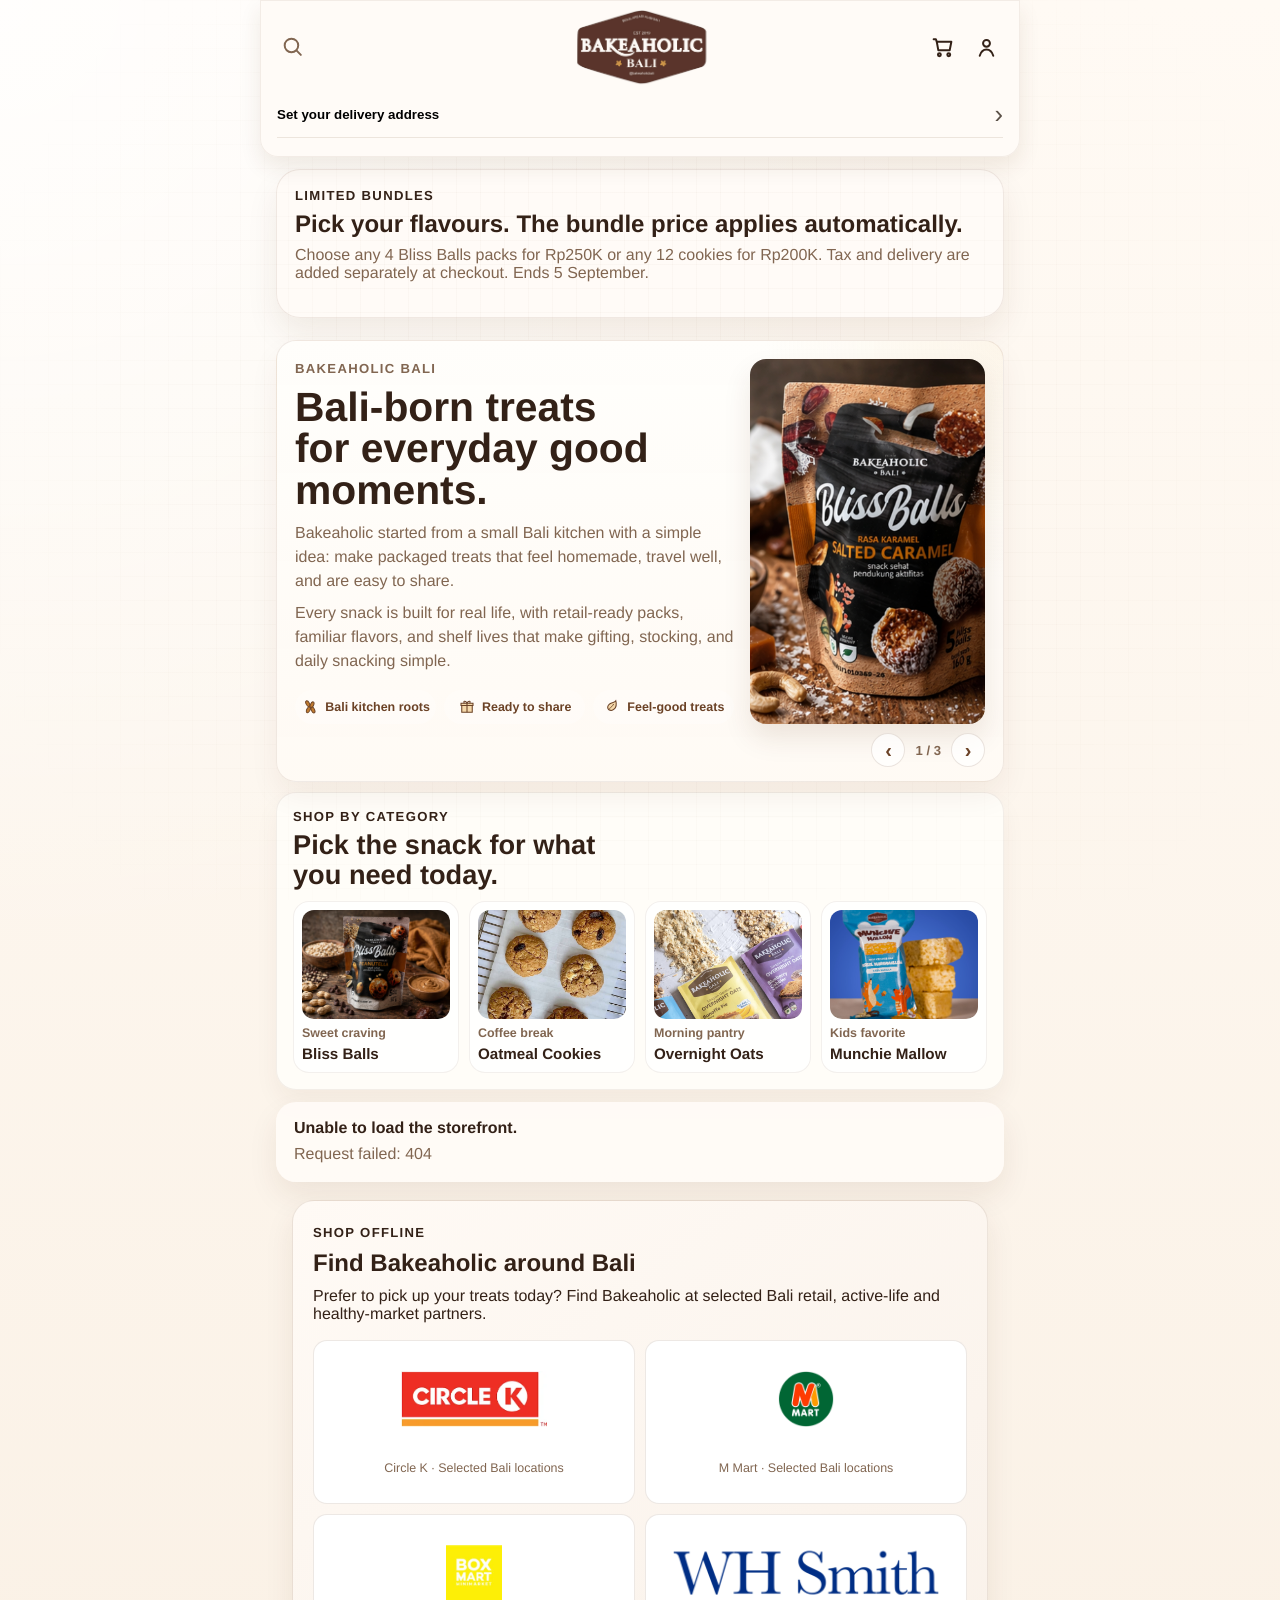
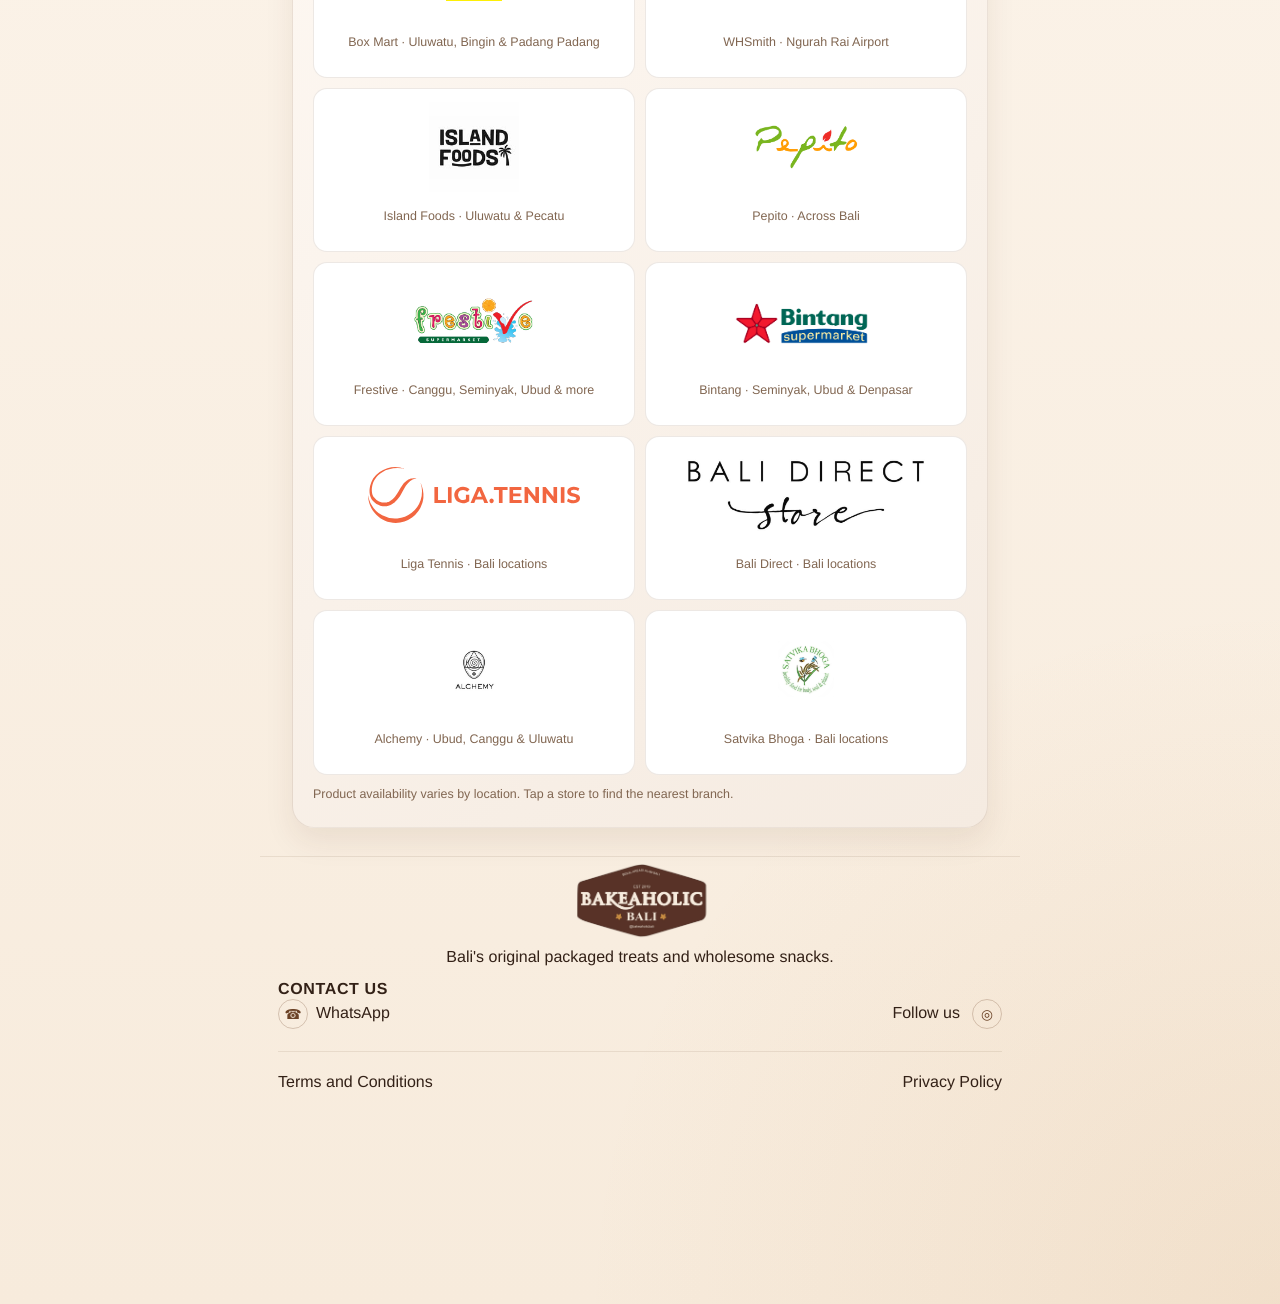
==== index.html @ 1e4b2fab "Restore stockists and harden cart analytics" ====
<!doctype html>
<html lang="en">
  <head>
    <meta charset="UTF-8" />
    <meta name="viewport" content="width=device-width, initial-scale=1.0" />
    <title>Bakeaholic Online Shop</title>
    <link rel="icon" type="image/jpeg" href="/assets/bakeaholic-logo.jpg?v=20260604-session-cart" />
    <link rel="apple-touch-icon" href="/assets/bakeaholic-logo.jpg?v=20260604-session-cart" />
    <link
      rel="stylesheet"
      href="https://unpkg.com/leaflet@1.9.4/dist/leaflet.css"
      integrity="sha256-p4NxAoJBhIIN+hmNHrzRCf9tD/miZyoHS5obTRR9BMY="
      crossorigin=""
    />
    <link rel="stylesheet" href="/styles.css?v=20260901-bundle-carousel" />
  </head>
  <body>
    <div class="mobile-shell">
      <header class="app-header header-condensed">
        <div class="brand-row">
          <div class="brand-center">
            <img class="brand-logo" id="storefrontLogo" src="/assets/bakeaholic-logo.jpg" alt="Bakeaholic Bali" decoding="async" />
          </div>
          <div class="brand-actions" aria-label="Account and cart">
            <a class="header-icon-link" id="cartLink" href="/cart.html" aria-label="Open cart">
              <svg viewBox="0 0 24 24" aria-hidden="true">
                <path d="M6.5 6.5h14l-1.6 8.2H8L6.5 6.5Z" />
                <path d="M3.5 4h2.1l.9 2.5" />
                <circle cx="9" cy="19" r="1.4" />
                <circle cx="18" cy="19" r="1.4" />
              </svg>
              <span class="cart-count-badge" id="cartCountBadge" hidden>0</span>
            </a>
            <button class="header-icon-link" id="loginButton" type="button" aria-label="Login">
              <svg viewBox="0 0 24 24" aria-hidden="true">
                <circle cx="12" cy="8" r="3.3" />
                <path d="M5.5 20c1.2-4 3.4-6 6.5-6s5.3 2 6.5 6" />
              </svg>
            </button>
            <section class="account-menu" id="accountMenu" hidden>
              <button class="account-summary" id="accountSummaryButton" type="button">
                <strong id="accountMenuName">Customer</strong>
                <span id="accountMenuPhone"></span>
                <span id="accountMenuEmail"></span>
              </button>
              <div class="account-menu-list">
                <button class="account-menu-row" id="accountOrderHistoryButton" type="button">
                  <span class="account-menu-icon" aria-hidden="true">▣</span>
                  <strong>Order History</strong>
                  <span class="account-menu-arrow">›</span>
                </button>
                <button class="account-menu-row" id="accountAddressesButton" type="button">
                  <span class="account-menu-icon" aria-hidden="true">⌖</span>
                  <strong>Your Addresses</strong>
                  <span class="account-menu-arrow">›</span>
                </button>
                <button class="account-menu-row" id="accountLogoutButton" type="button">
                  <span class="account-menu-icon" aria-hidden="true">↪</span>
                  <strong>Log Out</strong>
                  <span class="account-menu-arrow">›</span>
                </button>
              </div>
            </section>
          </div>
        </div>

        <section class="test-banner" id="modeBanner" hidden>
          <strong>Sandbox test mode</strong>
          <p id="modeBannerBody">Orders stay in a safe sandbox while you test.</p>
          <button class="text-action" id="resetTestButton" type="button">Reset test data</button>
        </section>

        <button class="address-strip" id="addressButton" type="button">
          <div>
            <p class="address-title" id="addressTitle">Set your delivery address</p>
            <p class="address-text" id="addressText"></p>
          </div>
          <span class="address-arrow">›</span>
        </button>

        <div class="delivery-fee-line" id="deliveryFeeLine"></div>

        <label class="search-bar">
          <span class="search-icon" aria-hidden="true">
            <svg viewBox="0 0 24 24">
              <circle cx="11" cy="11" r="6.5" />
              <path d="m16 16 4 4" />
            </svg>
          </span>
          <input
            id="searchInput"
            type="search"
            placeholder="Search bliss balls, oats, cookies, extras..."
          />
        </label>

        <nav class="chip-row storefront-chip-row" id="categoryChips" aria-label="Product categories"></nav>
      </header>

      <main class="storefront-content">
        <section class="order-banner compact-order-banner" id="orderBanner" hidden>
          <div>
            <p class="feature-kicker">Latest order</p>
            <h2 id="orderBannerTitle">Order created</h2>
            <p id="orderBannerBody"></p>
          </div>
          <a class="secondary-link" id="orderBannerLink" href="#" hidden>Checkout</a>
        </section>

        <section class="limited-bundles" id="promoCard" aria-labelledby="limitedBundlesTitle">
          <div class="limited-bundles-head">
            <p class="feature-kicker">Limited Bundles</p>
            <h2 id="limitedBundlesTitle">Pick your flavours. The bundle price applies automatically.</h2>
            <p>Choose any 4 Bliss Balls packs for Rp250K or any 12 cookies for Rp200K. Tax and delivery are added separately at checkout. Ends 5 September.</p>
          </div>
          <div class="limited-bundles-grid" id="limitedBundlesGrid" aria-label="Limited bundle offers"></div>
          <div class="limited-bundle-carousel-controls" id="limitedBundleCarouselControls" aria-label="Limited bundle carousel controls">
            <button id="limitedBundlePrev" type="button" aria-label="Previous bundle">‹</button>
            <span id="limitedBundleCounter" aria-live="polite">1 / 2</span>
            <button id="limitedBundleNext" type="button" aria-label="Next bundle">›</button>
          </div>
        </section>

        <section class="brand-story-card" aria-label="Bakeaholic story carousel">
          <div class="brand-story-track" id="brandStoryTrack">
            <article class="brand-story-slide" aria-labelledby="brandStoryTitle">
              <div class="brand-story-copy">
                <p class="feature-kicker" id="brandStoryKicker">Bakeaholic Bali</p>
                <h1 id="brandStoryTitle">Bali-born treats for everyday good moments.</h1>
                <p id="brandStoryBody">
                  Bakeaholic started from a small Bali kitchen with a simple idea: make packaged treats that feel homemade, travel well, and are easy to share.
                </p>
                <p id="brandStorySecondaryBody">
                  Every snack is built for real life, with retail-ready packs, familiar flavors, and shelf lives that make gifting, stocking, and daily snacking simple.
                </p>
                <div class="brand-story-points" id="brandStoryPoints" aria-label="Bakeaholic highlights">
                  <span data-story-icon="oats">Bali kitchen roots</span>
                  <span data-story-icon="gift">Ready to share</span>
                  <span data-story-icon="leaf">Feel-good treats</span>
                </div>
              </div>
              <img class="brand-story-image" id="brandStoryImage" src="/assets/products/bliss-salted-caramel-lifestyle-20260422.png" alt="Bakeaholic packaged snacks" fetchpriority="high" decoding="async" />
            </article>
            <article class="brand-story-slide" aria-labelledby="brandHistoryTitle">
              <div class="brand-story-copy">
                <p class="feature-kicker">Our history</p>
                <h1 id="brandHistoryTitle">From kitchen batches to packed Bali favorites.</h1>
                <p>
                  Bakeaholic grew from testing flavors, textures, and shelf-ready packs until the snacks felt just right: familiar, generous, and easy to bring anywhere.
                </p>
                <p>
                  The range now moves from bliss balls to cookies, oats, and mellow treats, all made to support busy days, retail shelves, and thoughtful gifting.
                </p>
                <div class="brand-story-points" aria-label="Bakeaholic history highlights">
                  <span data-story-icon="batch">Small-batch roots</span>
                  <span data-story-icon="spoon">Flavor testing</span>
                  <span data-story-icon="pack">Retail-ready</span>
                </div>
              </div>
              <img class="brand-story-image" src="/assets/products/bliss-cranberry-lifestyle-20260422.png" alt="Bakeaholic Cranberry Bliss Balls" loading="lazy" decoding="async" />
            </article>
            <article class="brand-story-slide" aria-labelledby="brandWhereTitle">
              <div class="brand-story-copy">
                <p class="feature-kicker">Where we sell</p>
                <h1 id="brandWhereTitle">Made for homes, cafés, villas, and retail shelves.</h1>
                <p>
                  Our snacks are easy to stock, display, and share, whether customers are ordering for daily treats, hospitality welcome packs, or grab-and-go retail.
                </p>
                <p>
                  Order online for delivery, or contact us for wholesale and stocking conversations around Bali.
                </p>
                <div class="brand-story-points" aria-label="Bakeaholic sales channels">
                  <span data-story-icon="cart">Online orders</span>
                  <span data-story-icon="cup">Café shelves</span>
                  <span data-story-icon="boxes">Wholesale packs</span>
                </div>
              </div>
              <img class="brand-story-image" src="/assets/products/overnight-oats-assorted.jpg" alt="Bakeaholic assorted overnight oats" loading="lazy" decoding="async" />
            </article>
          </div>
          <div class="brand-story-controls" aria-label="Story carousel controls">
            <button class="story-arrow" id="brandStoryPrev" type="button" aria-label="Previous story slide">‹</button>
            <span id="brandStoryCounter">1 / 3</span>
            <button class="story-arrow" id="brandStoryNext" type="button" aria-label="Next story slide">›</button>
          </div>
        </section>

        <section class="moment-guide" aria-labelledby="momentGuideTitle">
          <div class="moment-guide-head">
            <p class="feature-kicker" id="momentGuideKicker">Shop by Category</p>
            <h2 id="momentGuideTitle">Pick the snack for what you need today.</h2>
          </div>
          <div class="moment-grid">
            <a class="moment-card" href="#bliss-balls">
              <img src="/assets/products/bliss-peanutella-lifestyle-20260422.png" alt="Bliss Balls for sweet cravings" loading="lazy" decoding="async" />
              <span id="momentCard0Label">Sweet craving</span>
              <strong id="momentCard0Title">Bliss Balls</strong>
            </a>
            <a class="moment-card" href="#oatmeal-cookies">
              <img src="/assets/products/oatmeal-cookies-assorted.jpg" alt="Oatmeal cookies for coffee break" loading="lazy" decoding="async" />
              <span id="momentCard1Label">Coffee break</span>
              <strong id="momentCard1Title">Oatmeal Cookies</strong>
            </a>
            <a class="moment-card" href="#overnight-oats">
              <img src="/assets/products/overnight-oats-assorted.jpg" alt="Overnight oats for morning pantry" loading="lazy" decoding="async" />
              <span id="momentCard2Label">Morning pantry</span>
              <strong id="momentCard2Title">Overnight Oats</strong>
            </a>
            <a class="moment-card" href="#munchie-mallow">
              <img src="/assets/products/mallow-vanilla-20260422.jpg" alt="Munchie Mallow for kids favorite snacks" loading="lazy" decoding="async" />
              <span id="momentCard3Label">Kids favorite</span>
              <strong id="momentCard3Title">Munchie Mallow</strong>
            </a>
          </div>
        </section>

        <section class="catalog-list" id="catalog"></section>
        <section class="offline-stockists" aria-labelledby="offlineStockistsTitle">
          <p class="feature-kicker">Shop offline</p>
          <h2 id="offlineStockistsTitle">Find Bakeaholic around Bali</h2>
          <p>Prefer to pick up your treats today? Find Bakeaholic at selected Bali retail, active-life and healthy-market partners.</p>
          <div class="offline-stockist-grid">
            <a href="https://www.google.com/maps/search/Circle+K+Bali" target="_blank" rel="noreferrer"><img class="offline-stockist-logo" src="/assets/stockists/circle-k-bali-google.png" alt="Circle K Bali" /><span>Circle K · Selected Bali locations</span></a>
            <a href="https://www.google.com/maps/search/MMart+Bali" target="_blank" rel="noreferrer"><img class="offline-stockist-logo is-square" src="/assets/stockists/mmart-official.webp" alt="M Mart" /><span>M Mart · Selected Bali locations</span></a>
            <a href="https://www.google.com/maps/search/Box+Mart+Bali" target="_blank" rel="noreferrer"><img class="offline-stockist-logo is-square" src="/assets/stockists/box-mart-official.jpg" alt="Box Mart" /><span>Box Mart · Uluwatu, Bingin &amp; Padang Padang</span></a>
            <a href="https://www.google.com/maps/search/WHSmith+Bali+Airport" target="_blank" rel="noreferrer"><img class="offline-stockist-logo offline-stockist-logo--large offline-stockist-logo--tight" src="/assets/stockists/whsmith-clean.png" alt="WHSmith" /><span>WHSmith · Ngurah Rai Airport</span></a>
            <a href="https://www.google.com/maps/search/Island+Food+Uluwatu" target="_blank" rel="noreferrer"><img class="offline-stockist-logo offline-stockist-logo--large" src="/assets/stockists/island-food-official.jpg" alt="Island Foods" /><span>Island Foods · Uluwatu &amp; Pecatu</span></a>
            <a href="https://www.google.com/maps/search/Pepito+Supermarket+Bali" target="_blank" rel="noreferrer"><img class="offline-stockist-logo" src="/assets/stockists/pepito-official.png" alt="Pepito Supermarket" /><span>Pepito · Across Bali</span></a>
            <a href="https://www.google.com/maps/search/Frestive+Supermarket+Bali" target="_blank" rel="noreferrer"><img class="offline-stockist-logo" src="/assets/stockists/frestive-official.png" alt="Frestive Supermarket" /><span>Frestive · Canggu, Seminyak, Ubud &amp; more</span></a>
            <a href="https://www.google.com/maps/search/Bintang+Supermarket+Bali" target="_blank" rel="noreferrer"><img class="offline-stockist-logo offline-stockist-logo--large" src="/assets/stockists/bintang-tight-logo.png" alt="Bintang Supermarket" /><span>Bintang · Seminyak, Ubud &amp; Denpasar</span></a>
            <a href="https://www.google.com/maps/search/Liga+Tennis+Bali" target="_blank" rel="noreferrer"><img class="offline-stockist-logo" src="/assets/stockists/liga-tennis-official.svg" alt="Liga Tennis" /><span>Liga Tennis · Bali locations</span></a>
            <a href="https://www.google.com/maps/search/Bali+Direct+Bali" target="_blank" rel="noreferrer"><img class="offline-stockist-logo offline-stockist-logo--large offline-stockist-logo--tight" src="/assets/stockists/bali-direct-tight-logo.jpg" alt="Bali Direct" /><span>Bali Direct · Bali locations</span></a>
            <a href="https://www.google.com/maps/search/Alchemy+Bali" target="_blank" rel="noreferrer"><img class="offline-stockist-logo" src="/assets/stockists/alchemy-google.png" alt="Alchemy Bali" /><span>Alchemy · Ubud, Canggu &amp; Uluwatu</span></a>
            <a href="https://www.google.com/maps/search/Satvika+Bhoga+Bali" target="_blank" rel="noreferrer"><img class="offline-stockist-logo" src="/assets/stockists/satvika-bhoga-google.jpg?v=2" alt="Satvika Bhoga" /><span>Satvika Bhoga · Bali locations</span></a>
          </div>
          <small>Product availability varies by location. Tap a store to find the nearest branch.</small>
        </section>
      </main>

      <footer class="site-footer">
        <img class="footer-logo" src="/assets/bakeaholic-logo.jpg" alt="Bakeaholic Bali" />
        <p class="footer-tagline">Bali's original packaged treats and wholesome snacks.</p>
        <div class="footer-row">
          <div class="footer-contact">
            <strong>CONTACT US</strong>
            <a id="footerWhatsappLink" class="footer-icon-link" href="#" target="_blank" rel="noreferrer">
              <span class="footer-icon" aria-hidden="true">☎</span>
              <span class="footer-link-label">WhatsApp</span>
            </a>
          </div>
          <div class="footer-follow">
            <span>Follow us</span>
            <a id="footerInstagramLink" class="footer-icon-link" href="#" target="_blank" rel="noreferrer">
              <span class="footer-icon" aria-hidden="true">◎</span>
            </a>
          </div>
        </div>
        <div class="footer-links">
          <a id="footerTermsLink" href="/terms.html">Terms and Conditions</a>
          <a id="footerPrivacyLink" href="/terms.html#privacy">Privacy Policy</a>
        </div>
      </footer>
    </div>

    <button class="storefront-cart-bar" id="storefrontCartBar" type="button" hidden>
      <span>View cart</span>
      <strong id="storefrontCartCount">0 Items</strong>
    </button>

    <div class="modal-scrim" id="modalScrim" hidden></div>

    <section class="modal-card cart-drawer" id="cartDrawer" hidden>
      <div class="modal-head">
        <h2>Cart</h2>
        <button class="icon-close" id="closeCartDrawer" type="button">×</button>
      </div>
      <button class="cart-drawer-address" id="cartDrawerAddressButton" type="button">
        <span id="cartDrawerAddressText">Delivery address...</span>
        <span>⌄</span>
      </button>
      <div class="cart-drawer-items" id="cartDrawerItems"></div>
      <div class="cart-drawer-total">
        <span>Subtotal</span>
        <strong id="cartDrawerSubtotal">Rp 0</strong>
      </div>
      <button class="primary-button full-width" id="cartDrawerCheckoutButton" type="button">
        Go to checkout
      </button>
      <p class="cart-drawer-note">Delivery fees and taxes calculated at checkout</p>
    </section>

    <section class="modal-card compact-modal" id="whatsappModal" hidden>
      <div class="modal-head">
        <h2>Enter your WhatsApp Number</h2>
        <button class="icon-close" id="closeWhatsappModal" type="button">×</button>
      </div>
      <p class="modal-copy" id="whatsappPrompt">
        We will use your WhatsApp number for order confirmation.
      </p>
      <p class="modal-message" id="whatsappMessage" hidden></p>
      <label class="modal-field">
        <span>WhatsApp Number</span>
        <div class="phone-input-row">
          <span class="phone-prefix">+62</span>
          <input id="whatsappInput" type="tel" placeholder="Enter your WhatsApp number" />
        </div>
      </label>
      <button class="primary-button full-width" id="saveWhatsappButton" type="button">
        Continue
      </button>
    </section>

    <section class="modal-card compact-modal" id="otpModal" hidden>
      <div class="modal-head">
        <h2>Enter OTP Code</h2>
        <button class="icon-close" id="closeOtpModal" type="button">×</button>
      </div>
      <p class="modal-copy" id="otpPrompt">
        We have sent a verification code to your WhatsApp number.
      </p>
      <div class="test-otp-card" id="testOtpCard" hidden>
        <span>Sandbox test code</span>
        <strong id="testOtpCode"></strong>
        <button class="text-action" id="copyOtpButton" type="button">Copy code</button>
      </div>
      <p class="modal-message" id="otpMessage" hidden></p>
      <label class="modal-field">
        <span>OTP Code</span>
        <input id="otpInput" type="text" inputmode="numeric" maxlength="6" placeholder="6 digit code" />
      </label>
      <button class="primary-button full-width" id="verifyOtpButton" type="button">
        Verify
      </button>
      <div class="otp-actions">
        <button class="text-action otp-action-link" id="resendOtpButton" type="button">
          Resend OTP
        </button>
        <p class="modal-copy" id="otpTimerText"></p>
        <button class="text-action otp-action-link" id="changePhoneButton" type="button">
          Change Phone Number
        </button>
      </div>
    </section>

    <section class="modal-card compact-modal" id="profileModal" hidden>
      <div class="modal-head">
        <h2 id="profileModalTitle">Complete your registration</h2>
        <button class="icon-close" id="closeProfileModal" type="button">×</button>
      </div>
      <p class="modal-copy" id="profileModalCopy">
        We’ll remember these details in this browser for faster checkout next time.
      </p>
      <p class="modal-message" id="profileMessage" hidden></p>
      <div class="modal-form">
        <label class="modal-field">
          <span>First name</span>
          <input id="profileFirstNameInput" type="text" autocomplete="given-name" placeholder="First name" />
        </label>
        <label class="modal-field">
          <span>Last name</span>
          <input id="profileLastNameInput" type="text" autocomplete="family-name" placeholder="Last name" />
        </label>
        <label class="modal-field">
          <span>Email</span>
          <input id="profileEmailInput" type="email" autocomplete="email" placeholder="you@example.com" />
        </label>
      </div>
      <button class="primary-button full-width" id="saveProfileButton" type="button">
        Save and continue
      </button>
    </section>

    <section class="modal-card" id="detailsModal" hidden>
      <div class="modal-head">
        <h2 id="detailsModalTitle">Delivery details</h2>
        <button class="icon-close" id="closeDetailsModal" type="button">×</button>
      </div>
      <div class="modal-form">
        <label class="modal-field">
          <span>Name</span>
          <input id="customerNameInput" type="text" placeholder="Your full name" />
        </label>
        <label class="modal-field">
          <span>Phone</span>
          <input id="customerPhoneInput" type="tel" placeholder="+62..." />
        </label>
        <label class="modal-field">
          <span id="addressFieldLabel">Address</span>
          <textarea id="customerAddressInput" placeholder="Street, district, landmark"></textarea>
        </label>
      </div>
      <button class="primary-button full-width" id="saveDetailsButton" type="button">
        Save details
      </button>
    </section>

    <section class="modal-card location-modal" id="locationModal" hidden>
      <div class="modal-head">
        <h2>Address Details</h2>
        <button class="icon-close" id="closeLocationModal" type="button">×</button>
      </div>
      <div class="location-search-row">
        <input id="locationSearchInput" type="text" placeholder="Search delivery address in Bali" />
        <button class="primary-button compact-button" id="searchLocationButton" type="button">Find</button>
      </div>
      <div class="location-map" id="locationMap"></div>
      <div class="location-summary">
        <strong id="selectedLocationLabel">No location selected yet</strong>
        <p id="selectedLocationAddress">Search or tap the map to pin a delivery location.</p>
        <p id="selectedLocationFee" class="location-fee-copy">Delivery fee will be calculated after you pin the address.</p>
      </div>
      <label class="modal-field location-notes-field">
        <button class="location-notes-toggle" id="locationNotesToggle" type="button">
          <span>Location notes (optional)</span>
          <span>⌄</span>
        </button>
        <textarea id="locationNotesInput" placeholder="e.g. House/unit/floor number" hidden></textarea>
      </label>
      <div class="location-actions">
        <button class="secondary-button full-width" id="useCurrentLocationButton" type="button">Use Current Location</button>
        <button class="primary-button full-width" id="saveLocationButton" type="button">Save Address</button>
      </div>
    </section>

    <section class="modal-card product-modal" id="productModal" hidden>
      <button class="product-modal-close" id="closeProductModal" type="button" aria-label="Close product details">×</button>
      <img class="product-modal-image" id="productModalImage" src="" alt="" />
      <div class="product-modal-body">
        <div class="product-modal-title-row">
          <div>
            <p class="feature-kicker" id="productModalCategory"></p>
            <h2 id="productModalTitle"></h2>
          </div>
          <span class="product-badge" id="productModalBadge"></span>
        </div>
        <p class="product-modal-description" id="productModalDescription"></p>
        <div class="product-modal-facts" id="productModalFacts"></div>
      </div>
      <div class="product-modal-footer">
        <strong id="productModalPrice"></strong>
        <button class="primary-button" id="productModalAddButton" type="button">Add to Cart</button>
      </div>
    </section>

    <script
      src="https://unpkg.com/leaflet@1.9.4/dist/leaflet.js"
      integrity="sha256-20nQCchB9co0qIjJZRGuk2/Z9VM+kNiyxNV1lvTlZBo="
      crossorigin=""
    ></script>
    <script src="/location-picker.js?v=20260618-address-fallback"></script>
    <script src="/meta-pixel.js?v=20260902-stable-view-content"></script>
    <script src="/app.js?v=20260902-stockists-cart-expiry-pixel"></script>
  </body>
</html>
---- styles.css ----
:root {
  --bg: #fbf7f1;
  --bg-strong: #f1dfc8;
  --surface: rgba(255, 253, 249, 0.9);
  --surface-solid: #fffdfa;
  --text: #332117;
  --muted: #816651;
  --line: rgba(92, 57, 34, 0.1);
  --accent: #6b4226;
  --accent-2: #bf7b30;
  --accent-soft: #f5d9ab;
  --success: #2d7a48;
  --shadow: 0 18px 45px rgba(77, 42, 12, 0.09);
  --radius-lg: 28px;
  --radius-md: 18px;
  --radius-sm: 12px;
  --font-display: "Avenir Next", "Trebuchet MS", "Segoe UI", sans-serif;
  --font-body: "Avenir Next", "Trebuchet MS", "Segoe UI", sans-serif;
}

* {
  box-sizing: border-box;
}

html {
  scroll-behavior: smooth;
}

body {
  margin: 0;
  min-height: 100vh;
  font-family: var(--font-body);
  color: var(--text);
  -webkit-font-smoothing: antialiased;
  text-rendering: geometricPrecision;
  background:
    radial-gradient(circle at top left, rgba(255, 255, 255, 0.8), transparent 30%),
    radial-gradient(circle at bottom right, rgba(191, 123, 48, 0.1), transparent 22%),
    linear-gradient(180deg, #fffaf4 0%, #f7ebdc 100%);
}

[hidden] {
  display: none !important;
}

body::before {
  content: "";
  position: fixed;
  inset: 0;
  pointer-events: none;
  background-image:
    linear-gradient(rgba(107, 66, 38, 0.025) 1px, transparent 1px),
    linear-gradient(90deg, rgba(107, 66, 38, 0.025) 1px, transparent 1px);
  background-size: 24px 24px;
  mask-image: radial-gradient(circle at center, black 40%, transparent 90%);
}

.page-shell {
  width: min(1180px, calc(100vw - 32px));
  margin: 0 auto;
  padding: 32px 0 140px;
}

.hero {
  display: grid;
  grid-template-columns: 1.6fr 1fr;
  gap: 24px;
  align-items: stretch;
  margin-bottom: 24px;
}

.hero-copy,
.hero-card,
.toolbar,
.promo-banner,
.section-block,
.cart-drawer,
.sticky-cart {
  backdrop-filter: blur(18px);
}

.hero-copy,
.hero-card,
.toolbar,
.promo-banner,
.mode-banner,
.order-status,
.section-block {
  background: var(--surface);
  border: 1px solid rgba(255, 255, 255, 0.7);
  box-shadow: var(--shadow);
}

.hero-copy,
.hero-card {
  border-radius: var(--radius-lg);
  padding: 28px;
}

.hero-topline {
  display: flex;
  align-items: center;
  gap: 10px;
  flex-wrap: wrap;
}

.eyebrow,
.promo-kicker {
  margin: 0 0 10px;
  text-transform: uppercase;
  letter-spacing: 0.16em;
  font-size: 0.74rem;
  color: var(--muted);
}

.hero h1 {
  margin: 0;
  max-width: 11ch;
  font-size: clamp(2.4rem, 5vw, 4.8rem);
  line-height: 0.94;
  letter-spacing: 0;
}

.hero-text,
.hero-card span,
.promo-banner p,
.item-description,
.meta-line {
  color: var(--muted);
}

.hero-text {
  margin: 18px 0 0;
  max-width: 56ch;
  line-height: 1.6;
}

.hero-card {
  display: flex;
  flex-direction: column;
  justify-content: flex-end;
  background:
    linear-gradient(145deg, rgba(255, 244, 224, 0.92), rgba(232, 210, 174, 0.96)),
    var(--surface);
}

.hero-card strong {
  font-size: 1.45rem;
  line-height: 1.15;
}

.hero-card span {
  margin-top: 12px;
}

.mode-pill {
  display: inline-flex;
  align-items: center;
  padding: 7px 12px;
  border-radius: 999px;
  background: rgba(191, 123, 48, 0.16);
  color: var(--accent);
  font-size: 0.82rem;
  font-weight: 700;
}

.mode-banner {
  display: flex;
  justify-content: space-between;
  align-items: center;
  gap: 18px;
  margin: 0 0 18px;
  padding: 18px 22px;
  border-radius: 22px;
  border: 1px solid rgba(191, 123, 48, 0.28);
  background: linear-gradient(135deg, rgba(255, 244, 224, 0.96), rgba(247, 232, 204, 0.92));
}

.mode-banner h2 {
  margin: 0 0 4px;
}

.mode-banner p:last-child {
  margin: 0;
  color: var(--muted);
}

.toolbar {
  position: sticky;
  top: 18px;
  z-index: 4;
  display: grid;
  gap: 16px;
  border-radius: 24px;
  padding: 16px;
}

.search {
  display: flex;
  align-items: center;
  gap: 12px;
  border-radius: 16px;
  background: rgba(255, 255, 255, 0.7);
  border: 1px solid var(--line);
  padding: 12px 14px;
}

.search input {
  width: 100%;
  border: 0;
  outline: 0;
  background: transparent;
  font: inherit;
  color: var(--text);
}

.search-icon {
  font-size: 1.2rem;
  color: var(--muted);
}

.chip-row {
  display: flex;
  gap: 10px;
  overflow-x: auto;
  overflow-y: hidden;
  padding-bottom: 2px;
}

.chip {
  min-height: 42px;
  border: 1px solid var(--line);
  background: rgba(255, 255, 255, 0.65);
  color: var(--text);
  border-radius: 999px;
  padding: 0 18px;
  display: inline-flex;
  align-items: center;
  justify-content: center;
  white-space: nowrap;
  font: inherit;
  line-height: 1;
  cursor: pointer;
  -webkit-tap-highlight-color: transparent;
  box-shadow: inset 0 0 0 1px rgba(107, 66, 38, 0.03);
  transition: background-color 140ms ease, border-color 140ms ease, color 140ms ease, box-shadow 140ms ease;
}

.chip:focus {
  outline: none;
}

.chip:focus-visible {
  box-shadow: inset 0 0 0 1px rgba(255, 255, 255, 0.12), 0 0 0 2px rgba(107, 66, 38, 0.18);
}

.chip.active,
.chip:hover {
  background: var(--accent);
  border-color: var(--accent);
  color: white;
  box-shadow: inset 0 0 0 1px rgba(255, 255, 255, 0.08);
}

.promo-banner {
  display: flex;
  justify-content: space-between;
  gap: 20px;
  align-items: center;
  margin: 20px 0;
  padding: 24px;
  border-radius: var(--radius-lg);
  background:
    linear-gradient(135deg, rgba(107, 66, 38, 0.98), rgba(191, 123, 48, 0.9)),
    var(--surface);
  color: white;
}

.order-status {
  margin: 20px 0;
  padding: 22px 24px;
  border-radius: var(--radius-lg);
}

.order-status h2 {
  margin: 0 0 6px;
}

.order-status p:last-child {
  margin: 0;
  color: var(--muted);
}

.status-actions {
  margin-top: 14px;
}

.promo-banner p,
.promo-banner .promo-kicker {
  color: rgba(255, 248, 239, 0.8);
}

.promo-banner h2 {
  margin: 0 0 6px;
  font-size: clamp(1.5rem, 3vw, 2.2rem);
}

.ghost-button,
.icon-button,
.add-button,
.qty-button,
.checkout-button {
  font: inherit;
}

.ghost-button,
.add-button,
.checkout-button {
  border: 0;
  cursor: pointer;
}

.ghost-button {
  padding: 12px 18px;
  border-radius: 999px;
  background: white;
  color: var(--accent);
  font-weight: 700;
}

.ghost-button.secondary {
  background: rgba(255, 255, 255, 0.62);
  border: 1px solid rgba(107, 66, 38, 0.12);
}

.catalog {
  display: grid;
  gap: 22px;
}

.section-block {
  border-radius: var(--radius-lg);
  padding: 24px;
}

.section-head {
  display: flex;
  justify-content: space-between;
  gap: 14px;
  align-items: end;
  margin-bottom: 18px;
}

.section-head h2 {
  margin: 0;
  font-size: 1.7rem;
}

.section-head p {
  margin: 4px 0 0;
  color: var(--muted);
}

.item-list {
  display: grid;
  gap: 14px;
}

.item-card {
  display: grid;
  grid-template-columns: 96px 1fr auto;
  gap: 16px;
  align-items: center;
  padding: 14px;
  background: rgba(255, 255, 255, 0.72);
  border: 1px solid rgba(255, 255, 255, 0.85);
  border-radius: 20px;
  transition: transform 160ms ease, box-shadow 160ms ease;
}

.item-card:hover {
  transform: translateY(-2px);
  box-shadow: 0 14px 28px rgba(77, 42, 12, 0.08);
}

.item-image {
  position: relative;
  aspect-ratio: 1;
  border-radius: 20px;
  overflow: hidden;
  display: block;
  background: linear-gradient(145deg, #f0d1ab, #c78b4e);
}

.item-image img {
  width: 100%;
  height: 100%;
  object-fit: cover;
  object-position: center;
  display: block;
}

.item-copy h3,
.cart-item h3 {
  margin: 0;
  font-size: 1.06rem;
}

.meta-line {
  margin: 4px 0 8px;
  display: flex;
  gap: 8px;
  flex-wrap: wrap;
  align-items: center;
  font-size: 0.92rem;
}

.rating {
  color: #96601c;
  font-weight: 700;
}

.tag {
  display: inline-flex;
  width: fit-content;
  border-radius: 999px;
  background: #58331e;
  color: white;
  padding: 4px 8px;
  font-size: 0.72rem;
  font-weight: 700;
}

.item-description {
  margin: 0;
  line-height: 1.5;
  font-size: 0.93rem;
}

.detail-row {
  margin: 10px 0 0;
  display: flex;
  flex-wrap: wrap;
  gap: 8px;
}

.detail-chip {
  display: inline-flex;
  padding: 5px 9px;
  border-radius: 999px;
  background: rgba(107, 66, 38, 0.08);
  color: var(--muted);
  font-size: 0.77rem;
  font-weight: 600;
}

.detail-chip.stock-low {
  background: rgba(191, 123, 48, 0.18);
  color: #8d5411;
}

.detail-chip.stock-out {
  background: rgba(164, 52, 35, 0.14);
  color: #9a311d;
}

.price-stack {
  margin-top: 10px;
  display: flex;
  gap: 10px;
  align-items: center;
  flex-wrap: wrap;
}

.price {
  font-size: 1.5rem;
  font-weight: 800;
  letter-spacing: 0;
}

.strike {
  color: rgba(129, 102, 81, 0.8);
  text-decoration: line-through;
  font-size: 0.9rem;
}

.discount {
  padding: 4px 8px;
  border-radius: 999px;
  background: rgba(45, 122, 72, 0.12);
  color: var(--success);
  font-size: 0.78rem;
  font-weight: 700;
}

.add-button {
  width: 44px;
  height: 44px;
  border-radius: 12px;
  background: var(--surface-solid);
  border: 1px solid rgba(107, 66, 38, 0.28);
  color: var(--accent);
  font-size: 1.7rem;
  line-height: 1;
}

.add-button:hover,
.qty-button:hover,
.icon-button:hover {
  background: var(--accent);
  color: white;
}

.sticky-cart {
  position: fixed;
  left: 50%;
  bottom: 20px;
  transform: translateX(-50%);
  width: min(760px, calc(100vw - 28px));
  display: flex;
  justify-content: space-between;
  align-items: center;
  gap: 16px;
  border: 0;
  padding: 16px 20px;
  border-radius: 18px;
  color: white;
  background: linear-gradient(135deg, #603b20, #3f2414);
  box-shadow: 0 22px 48px rgba(51, 33, 23, 0.28);
  cursor: pointer;
  z-index: 8;
}

.cart-meta {
  display: flex;
  flex-direction: column;
  align-items: start;
}

.cart-meta small {
  color: rgba(255, 244, 232, 0.78);
}

.sticky-cart strong {
  font-size: 1.1rem;
}

.cart-drawer {
  position: fixed;
  top: 0;
  right: 0;
  width: min(420px, 100vw);
  height: 100vh;
  padding: 22px;
  background: rgba(255, 250, 243, 0.95);
  border-left: 1px solid rgba(255, 255, 255, 0.72);
  box-shadow: -12px 0 40px rgba(51, 33, 23, 0.18);
  transform: translateX(100%);
  transition: transform 220ms ease;
  z-index: 12;
  display: grid;
  grid-template-rows: auto 1fr;
}

.cart-drawer.open {
  transform: translateX(0);
}

.drawer-header,
.summary-row,
.cart-item {
  display: flex;
  justify-content: space-between;
  gap: 12px;
}

.drawer-header {
  align-items: start;
  margin-bottom: 20px;
}

.drawer-body {
  display: grid;
  grid-template-rows: 1fr auto;
  gap: 16px;
  min-height: 0;
}

.cart-items {
  overflow: auto;
  display: grid;
  gap: 12px;
  align-content: start;
}

.cart-item {
  align-items: center;
  padding: 14px;
  border: 1px solid var(--line);
  border-radius: 16px;
  background: white;
}

.cart-item p {
  margin: 6px 0 0;
  color: var(--muted);
  font-size: 0.92rem;
}

.qty-controls {
  display: inline-flex;
  align-items: center;
  gap: 10px;
  margin-top: 10px;
}

.qty-button,
.icon-button {
  width: 34px;
  height: 34px;
  border-radius: 10px;
  border: 1px solid rgba(107, 66, 38, 0.24);
  background: white;
  color: var(--accent);
  cursor: pointer;
}

.summary-card {
  padding: 18px;
  border-radius: 18px;
  background: #fff;
  border: 1px solid var(--line);
}

.customer-form {
  display: grid;
  gap: 12px;
  margin-bottom: 14px;
}

.customer-form-row {
  display: grid;
  grid-template-columns: repeat(2, minmax(0, 1fr));
  gap: 10px;
}

.customer-field {
  display: grid;
  gap: 6px;
}

.customer-field span {
  font-size: 0.86rem;
  color: var(--muted);
  font-weight: 700;
}

.customer-field input,
.customer-field textarea {
  width: 100%;
  border: 1px solid var(--line);
  border-radius: 12px;
  padding: 11px 12px;
  font: inherit;
  color: var(--text);
  background: rgba(255, 255, 255, 0.92);
}

.customer-field textarea {
  min-height: 74px;
  resize: vertical;
}

.summary-row {
  align-items: center;
  padding: 8px 0;
}

.summary-toggle {
  display: inline-flex;
  align-items: center;
  gap: 6px;
  border: 0;
  padding: 0;
  background: transparent;
  color: inherit;
  font: inherit;
  cursor: pointer;
}

.summary-breakdown-row {
  padding-top: 0;
  color: var(--muted);
  font-size: 0.88rem;
}

.summary-row.total,
.summary-row.total-row {
  margin-top: 8px;
  padding-top: 14px;
  border-top: 1px solid var(--line);
  font-size: 1.22rem;
  font-weight: 900;
}

.summary-row.total-row span,
.summary-row.total-row strong {
  font-size: inherit;
  font-weight: 900;
}

.purchase-row-product {
  display: grid;
  grid-template-columns: 58px minmax(0, 1fr) auto;
  align-items: center;
  gap: 12px;
}

.purchase-row-image {
  width: 58px;
  height: 58px;
  border-radius: 8px;
  object-fit: cover;
  background: #f2ebe2;
}

.purchase-row-copy {
  display: grid;
  gap: 3px;
  min-width: 0;
}

.purchase-row-copy small {
  color: var(--muted);
  line-height: 1.35;
}

.checkout-button {
  width: 100%;
  margin-top: 14px;
  padding: 14px 16px;
  border-radius: 14px;
  background: var(--accent);
  color: white;
  font-weight: 700;
}

.checkout-button.inline {
  display: inline-flex;
  width: auto;
  margin-top: 0;
  text-decoration: none;
}

.checkout-button:disabled {
  cursor: not-allowed;
  opacity: 0.55;
}

.drawer-scrim {
  position: fixed;
  inset: 0;
  background: rgba(28, 18, 13, 0.28);
  z-index: 11;
}

.empty-state {
  padding: 22px;
  border: 1px dashed rgba(107, 66, 38, 0.24);
  border-radius: 18px;
  text-align: center;
  color: var(--muted);
  background: rgba(255, 255, 255, 0.6);
}

.admin-app-shell {
  min-height: 100vh;
  display: grid;
  grid-template-columns: 248px minmax(0, 1fr);
  background:
    radial-gradient(circle at 82% 4%, rgba(197, 137, 90, 0.09), transparent 28rem),
    #fbf8f4;
}

.admin-sidebar {
  position: sticky;
  top: 0;
  height: 100vh;
  padding: 22px 18px;
  border-right: 1px solid rgba(107, 66, 38, 0.12);
  background: rgba(255, 250, 244, 0.94);
  display: flex;
  flex-direction: column;
  gap: 22px;
}

.admin-brand-lockup {
  display: flex;
  align-items: center;
  gap: 12px;
  min-height: 54px;
}

.admin-brand-lockup img {
  width: 44px;
  height: 44px;
  border-radius: 50%;
  object-fit: cover;
}

.admin-brand-lockup strong,
.admin-brand-lockup span {
  display: block;
}

.admin-brand-lockup span {
  color: var(--muted);
  font-size: 0.86rem;
}

.admin-nav {
  display: grid;
  gap: 6px;
}

.admin-nav-group {
  display: grid;
  gap: 4px;
}

.admin-nav-button,
.admin-sidebar-links button,
.admin-sidebar-links a {
  width: 100%;
  border: 0;
  border-radius: 10px;
  background: transparent;
  color: var(--text);
  padding: 11px 12px;
  font: inherit;
  font-weight: 700;
  text-align: left;
  text-decoration: none;
  cursor: pointer;
}

.admin-nav-button.is-active {
  background: var(--accent);
  color: #fff;
}

.admin-subnav {
  display: grid;
  gap: 2px;
  padding-left: 12px;
}

.admin-subnav-label {
  padding: 10px 10px 3px;
  color: rgba(45, 32, 25, 0.52);
  font-size: 0.69rem;
  font-weight: 850;
  letter-spacing: 0.09em;
  text-transform: uppercase;
}

.admin-subnav button {
  border: 0;
  background: transparent;
  color: var(--muted);
  font: inherit;
  font-size: 0.88rem;
  font-weight: 700;
  text-align: left;
  padding: 6px 10px;
  border-radius: 8px;
  cursor: pointer;
}

.admin-subnav button.is-active {
  color: var(--accent);
  background: rgba(107, 66, 38, 0.08);
}

.admin-subnav button.admin-subnav-nested {
  margin-left: 9px;
  width: calc(100% - 9px);
  position: relative;
}

.admin-subnav button.admin-subnav-nested::before {
  content: "";
  position: absolute;
  left: -5px;
  top: 50%;
  width: 4px;
  height: 1px;
  background: currentColor;
  opacity: 0.5;
}

.admin-sidebar-links {
  margin-top: auto;
  display: grid;
  gap: 4px;
  border-top: 1px solid rgba(107, 66, 38, 0.12);
  padding-top: 14px;
}

.admin-main {
  width: 100%;
  max-width: 1640px;
  margin-inline: auto;
  padding: 28px clamp(24px, 3vw, 56px) 80px;
  display: grid;
  align-content: start;
  gap: 18px;
}

.admin-main.is-storefront-studio {
  grid-template-columns: minmax(420px, 520px) minmax(620px, 1fr);
  align-items: start;
  max-width: 1840px;
  padding-right: clamp(18px, 2vw, 34px);
}

.admin-main.is-storefront-studio.is-mobile-preview {
  grid-template-columns: minmax(560px, 1fr) 440px;
}

.admin-main.is-storefront-studio.is-desktop-preview {
  grid-template-columns: minmax(560px, 1fr) minmax(600px, 48%);
}

.admin-main.is-storefront-studio > .admin-topbar,
.admin-main.is-storefront-studio > .admin-login-panel {
  grid-column: 1 / -1;
}

.admin-main.is-storefront-studio > [data-admin-section]:not([hidden]) {
  min-width: 0;
  grid-column: 1;
}

.admin-main.is-storefront-studio > [data-admin-section]:not([hidden]) .admin-grid,
.admin-main.is-storefront-studio > [data-admin-section]:not([hidden]) .admin-grid.three {
  grid-template-columns: minmax(0, 1fr);
}

.admin-main.is-storefront-studio > [data-admin-section]:not([hidden]) .admin-location-editor {
  grid-column: auto;
}

.admin-main.is-storefront-studio > [data-admin-section]:not([hidden]) .admin-kitchen-map {
  min-height: 260px;
}

@media (min-width: 1900px) {
  .admin-main {
    max-width: 1640px;
  }

  .admin-main.is-storefront-studio {
    max-width: 1840px;
  }
}

.admin-reports-panel {
  display: grid;
  gap: 20px;
}

.admin-report-period {
  display: grid;
  gap: 5px;
  color: var(--muted);
  font-size: 0.75rem;
  font-weight: 800;
  letter-spacing: 0.05em;
  text-transform: uppercase;
}

.admin-report-period select {
  min-width: 164px;
  min-height: 42px;
  border: 1px solid var(--line);
  border-radius: 10px;
  padding: 0 34px 0 12px;
  background: #fff;
  color: var(--text);
  font: inherit;
  font-size: 0.9rem;
  font-weight: 700;
  text-transform: none;
}

.admin-report-actions {
  align-items: end;
}

.admin-report-export-buttons {
  display: flex;
  flex-wrap: wrap;
  gap: 8px;
  align-items: center;
}

.admin-report-export-buttons .admin-button {
  min-height: 42px;
  white-space: nowrap;
}

@media (max-width: 760px) {
  .admin-report-actions,
  .admin-report-export-buttons {
    width: 100%;
  }

  .admin-report-period {
    width: 100%;
  }

  .admin-report-period select {
    width: 100%;
  }

  .admin-report-export-buttons {
    display: grid;
    grid-template-columns: 1fr;
  }
}

.admin-report-kpis {
  display: grid;
  grid-template-columns: repeat(4, minmax(0, 1fr));
  gap: 12px;
}

.admin-report-kpis article,
.admin-report-card {
  border: 1px solid rgba(107, 66, 38, 0.11);
  border-radius: 16px;
  background: rgba(255, 255, 255, 0.86);
  box-shadow: 0 12px 28px rgba(77, 42, 12, 0.05);
}

.admin-report-kpis article {
  min-height: 132px;
  padding: 20px;
  display: grid;
  align-content: center;
  gap: 5px;
}

.admin-report-kpis span,
.admin-report-kpis small {
  color: var(--muted);
}

.admin-report-kpis strong {
  font-size: clamp(1.45rem, 2vw, 2rem);
  line-height: 1;
}

.admin-report-grid {
  display: grid;
  grid-template-columns: repeat(2, minmax(0, 1fr));
  gap: 14px;
}

.admin-report-card {
  padding: 20px;
}

.admin-report-wide {
  min-width: 0;
}

.admin-report-list {
  display: grid;
  gap: 12px;
  margin-top: 16px;
}

.admin-report-row {
  display: grid;
  grid-template-columns: 30px minmax(0, 1fr);
  gap: 10px;
  align-items: center;
}

.admin-report-row.is-status {
  grid-template-columns: 1fr;
}

.admin-report-row > div {
  min-width: 0;
  display: grid;
  grid-template-columns: minmax(0, 1fr) auto;
  gap: 4px 12px;
}

.admin-report-row small {
  color: var(--muted);
}

.admin-report-rank {
  width: 30px;
  height: 30px;
  display: grid;
  place-items: center;
  border-radius: 9px;
  background: rgba(107, 66, 38, 0.09);
  color: var(--accent);
  font-weight: 900;
}

.admin-report-bar {
  grid-column: 1 / -1;
  height: 6px;
  overflow: hidden;
  border-radius: 999px;
  background: rgba(107, 66, 38, 0.08);
}

.admin-report-bar i {
  display: block;
  height: 100%;
  border-radius: inherit;
  background: linear-gradient(90deg, #6b4226, #c58a5a);
}

.admin-table-scroll {
  margin-top: 16px;
  overflow-x: auto;
}

.admin-report-table {
  width: 100%;
  border-collapse: collapse;
  text-align: left;
}

.admin-report-table th,
.admin-report-table td {
  padding: 13px 12px;
  border-bottom: 1px solid rgba(107, 66, 38, 0.09);
  vertical-align: top;
}

.admin-report-table th {
  color: var(--muted);
  font-size: 0.72rem;
  letter-spacing: 0.06em;
  text-transform: uppercase;
}

.admin-report-table td small {
  display: block;
  margin-top: 3px;
  color: var(--muted);
}

.admin-order-detail-table {
  min-width: 980px;
}

.admin-report-items {
  display: grid;
  gap: 4px;
  min-width: 220px;
}

.admin-report-items span {
  line-height: 1.35;
}

@media (max-width: 1180px) {
  .admin-main.is-storefront-studio,
  .admin-main.is-storefront-studio.is-mobile-preview,
  .admin-main.is-storefront-studio.is-desktop-preview {
    grid-template-columns: minmax(0, 1fr);
  }

  .admin-main.is-storefront-studio > .admin-topbar,
  .admin-main.is-storefront-studio > .admin-login-panel,
  .admin-main.is-storefront-studio > [data-admin-section]:not([hidden]),
  .admin-main.is-storefront-studio > .admin-preview-panel {
    grid-column: 1;
  }

  .admin-preview-panel {
    position: static;
  }

  .admin-preview-viewport {
    height: 720px;
  }

  .admin-report-kpis {
    grid-template-columns: repeat(2, minmax(0, 1fr));
  }
}

.admin-topbar {
  display: grid;
  grid-template-columns: minmax(0, 1fr) auto;
  gap: 14px 18px;
  align-items: center;
  padding: 0 0 6px;
}

.admin-topbar h1 {
  margin: 0;
  font-size: 1.8rem;
  line-height: 1.05;
}

.admin-topbar .eyebrow {
  margin: 0 0 4px;
}

.admin-section-select {
  display: none;
}

.admin-panel {
  background: var(--surface);
  border: 1px solid rgba(255, 255, 255, 0.7);
  box-shadow: 0 14px 36px rgba(77, 42, 12, 0.08);
  border-radius: 8px;
  padding: 22px;
}

.admin-flow-grid.read-only .admin-flow-card {
  cursor: default;
}

.admin-flow-card pre {
  margin: 12px 0 0;
  padding: 14px;
  border-radius: 8px;
  background: rgba(45, 32, 25, 0.06);
  overflow: auto;
  white-space: pre-wrap;
}

.admin-flow-card code {
  font-family: ui-monospace, SFMono-Regular, Menlo, Monaco, Consolas, "Liberation Mono", monospace;
  font-size: 0.86rem;
  color: var(--text);
}

.code-map {
  grid-column: 1 / -1;
}

.admin-diagram-stack {
  display: grid;
  gap: 16px;
  margin-top: 18px;
}

.admin-diagram-card {
  border: 1px solid var(--line);
  border-radius: 8px;
  background: rgba(255, 255, 255, 0.72);
  padding: 16px;
  overflow: auto;
}

.admin-diagram-card h3 {
  margin-bottom: 10px;
}

.admin-diagram-card .mermaid {
  min-width: 680px;
  background: #fff;
  border-radius: 8px;
  padding: 12px;
}

.admin-panel h2,
.admin-panel h3 {
  margin: 0 0 12px;
}

/* Owner-facing operations console */
.admin-dashboard-panel {
  display: grid;
  gap: 18px;
  padding: 0;
  border: 0;
  box-shadow: none;
  background: transparent;
}

.admin-dashboard-hero {
  display: flex;
  justify-content: space-between;
  align-items: end;
  gap: 24px;
  padding: 30px;
  overflow: hidden;
  border: 1px solid rgba(107, 66, 38, 0.12);
  border-radius: 22px;
  color: #fffaf4;
  background:
    radial-gradient(circle at 88% 15%, rgba(240, 185, 118, 0.25), transparent 32%),
    linear-gradient(135deg, #342219 0%, #6f4228 62%, #8a5534 100%);
  box-shadow: 0 22px 50px rgba(65, 36, 18, 0.18);
}

.admin-dashboard-hero h2 {
  max-width: 680px;
  margin: 12px 0 8px;
  font-size: clamp(1.8rem, 3vw, 2.7rem);
  letter-spacing: -0.035em;
}

.admin-dashboard-hero p {
  max-width: 660px;
  margin: 0;
  color: rgba(255, 250, 244, 0.72);
}

.admin-live-badge {
  display: inline-flex;
  align-items: center;
  gap: 8px;
  color: #f7d9b6;
  font-size: 0.76rem;
  font-weight: 800;
  letter-spacing: 0.09em;
  text-transform: uppercase;
}

.admin-live-badge span {
  width: 8px;
  height: 8px;
  border-radius: 50%;
  background: #78d19a;
  box-shadow: 0 0 0 5px rgba(120, 209, 154, 0.13);
}

.admin-dashboard-hero-actions {
  display: flex;
  flex-wrap: wrap;
  gap: 10px;
}

.admin-dashboard-hero .admin-button {
  background: #fffaf4;
  color: #51301f;
}

.admin-dashboard-hero .admin-button.secondary {
  border-color: rgba(255, 255, 255, 0.28);
  color: #fff;
  background: rgba(255, 255, 255, 0.08);
}

.admin-kpi-grid {
  display: grid;
  grid-template-columns: repeat(4, minmax(0, 1fr));
  gap: 12px;
}

.admin-kpi-card,
.admin-command-card {
  border: 1px solid rgba(107, 66, 38, 0.1);
  background: rgba(255, 255, 255, 0.88);
  box-shadow: 0 12px 30px rgba(77, 42, 12, 0.055);
}

.admin-kpi-card {
  min-height: 146px;
  padding: 20px;
  border-radius: 16px;
  display: flex;
  flex-direction: column;
}

.admin-kpi-card > span,
.admin-card-kicker {
  color: #8d6f5c;
  font-size: 0.72rem;
  font-weight: 800;
  letter-spacing: 0.09em;
  text-transform: uppercase;
}

.admin-kpi-card > strong {
  margin: 12px 0 8px;
  color: #342219;
  font-size: 2rem;
  line-height: 1;
}

.admin-kpi-card > small {
  margin-top: auto;
  color: var(--muted);
  line-height: 1.35;
}

.admin-kpi-card.is-priority {
  border-color: rgba(188, 108, 54, 0.25);
  background: linear-gradient(145deg, #fff 0%, #fff7ed 100%);
}

.admin-dashboard-layout {
  display: grid;
  grid-template-columns: minmax(0, 1.35fr) minmax(300px, 0.85fr);
  gap: 18px;
}

.admin-command-card {
  padding: 22px;
  border-radius: 18px;
}

.admin-card-heading {
  display: flex;
  justify-content: space-between;
  align-items: start;
  gap: 20px;
  margin-bottom: 18px;
}

.admin-card-heading h3 {
  margin: 5px 0 0;
  font-size: 1.22rem;
}

.admin-card-heading p {
  max-width: 720px;
  margin: 6px 0 0;
  color: var(--muted);
}

.admin-card-meta {
  color: var(--muted);
  font-size: 0.8rem;
  white-space: nowrap;
}

.admin-text-button {
  padding: 0;
  border: 0;
  color: var(--accent);
  background: transparent;
  font: inherit;
  font-size: 0.85rem;
  font-weight: 800;
  cursor: pointer;
}

.admin-priority-list,
.admin-health-list {
  display: grid;
}

.admin-priority-item,
.admin-dashboard-clear,
.admin-health-row {
  display: flex;
  align-items: center;
  gap: 12px;
  padding: 13px 0;
  border-top: 1px solid rgba(107, 66, 38, 0.1);
}

.admin-priority-item:first-child,
.admin-dashboard-clear:first-child,
.admin-health-row:first-child {
  border-top: 0;
}

.admin-priority-item strong,
.admin-priority-item small,
.admin-dashboard-clear strong,
.admin-dashboard-clear small,
.admin-health-row strong,
.admin-health-row small {
  display: block;
}

.admin-priority-item small,
.admin-dashboard-clear small,
.admin-health-row small {
  margin-top: 3px;
  color: var(--muted);
  line-height: 1.35;
}

.admin-priority-dot {
  flex: 0 0 auto;
  width: 9px;
  height: 9px;
  border-radius: 50%;
  background: #d39552;
}

.admin-priority-item.is-danger .admin-priority-dot {
  background: #cf5548;
}

.admin-dashboard-clear > span {
  display: grid;
  place-items: center;
  flex: 0 0 auto;
  width: 30px;
  height: 30px;
  border-radius: 50%;
  color: #207947;
  background: #e8f6ed;
  font-weight: 900;
}

.admin-health-row {
  justify-content: space-between;
}

.admin-health-state {
  padding: 6px 9px;
  border-radius: 999px;
  color: #705b4e;
  background: #f0ece8;
  font-size: 0.72rem;
  font-weight: 850;
}

.admin-health-state.is-good {
  color: #207947;
  background: #e8f6ed;
}

.admin-health-state.is-warning {
  color: #9a5a19;
  background: #fff0d9;
}

.admin-test-plan-card {
  border-color: rgba(107, 66, 38, 0.18);
}

.admin-checklist-grid {
  display: grid;
  grid-template-columns: repeat(2, minmax(0, 1fr));
  gap: 10px;
}

.admin-check-item {
  display: flex;
  align-items: start;
  gap: 12px;
  min-height: 82px;
  padding: 14px;
  border: 1px solid rgba(107, 66, 38, 0.11);
  border-radius: 13px;
  background: #fff;
  cursor: pointer;
}

.admin-check-item input {
  width: 18px;
  height: 18px;
  margin: 2px 0 0;
  accent-color: var(--accent);
}

.admin-check-item strong,
.admin-check-item small {
  display: block;
}

.admin-check-item small {
  margin-top: 4px;
  color: var(--muted);
  line-height: 1.4;
}

.admin-check-item:has(input:checked) {
  border-color: rgba(36, 132, 78, 0.24);
  background: #f1faf4;
}

.admin-check-item:has(input:checked) strong {
  color: #27784a;
  text-decoration: line-through;
}

.admin-check-item.is-warning {
  grid-column: 1 / -1;
  min-height: auto;
  border-color: #ecd1a9;
  background: #fff8ed;
  cursor: default;
}

.admin-warning-icon {
  display: grid;
  place-items: center;
  flex: 0 0 auto;
  width: 22px;
  height: 22px;
  border-radius: 50%;
  color: #fff;
  background: #b96b2d;
  font-weight: 900;
}

.admin-maintenance-list {
  display: grid;
}

.admin-maintenance-list > div {
  display: grid;
  grid-template-columns: 100px 1fr;
  gap: 12px;
  padding: 12px 0;
  border-top: 1px solid rgba(107, 66, 38, 0.1);
}

.admin-maintenance-list > div:first-child {
  border-top: 0;
}

.admin-maintenance-list span,
.admin-owner-rules {
  color: var(--muted);
}

.admin-owner-rules {
  display: grid;
  gap: 12px;
  margin: 0;
  padding-left: 20px;
  line-height: 1.5;
}

.admin-integration-heading {
  align-items: center;
  padding-bottom: 20px;
  border-bottom: 1px solid rgba(107, 66, 38, 0.1);
}

.admin-integration-layout {
  display: grid;
  grid-template-columns: repeat(2, minmax(0, 1fr));
  gap: 18px;
}

@media (min-width: 1500px) {
  .admin-integration-layout { grid-template-columns: repeat(3, minmax(0, 1fr)); }
  .admin-integration-card-wide { grid-column: 1 / -1; }
}

.admin-integration-card {
  padding: 22px;
  border: 1px solid rgba(107, 66, 38, 0.12);
  border-radius: 18px;
  background: rgba(255, 255, 255, 0.78);
  box-shadow: 0 10px 28px rgba(77, 42, 12, 0.045);
}

.admin-integration-card-wide {
  grid-column: 1 / -1;
}

.admin-provider-heading {
  display: grid;
  grid-template-columns: auto minmax(0, 1fr) auto;
  align-items: center;
  gap: 12px;
  margin-bottom: 20px;
}

.admin-provider-heading h3,
.admin-provider-heading p {
  margin: 0;
}

.admin-provider-heading p {
  margin-top: 3px;
  color: var(--muted);
  font-size: 0.88rem;
}

.admin-provider-mark {
  display: grid;
  place-items: center;
  width: 40px;
  height: 40px;
  border-radius: 12px;
  color: #fff;
  background: linear-gradient(145deg, #4c2e20, #8a5534);
  font-size: 0.72rem;
  font-weight: 900;
  letter-spacing: 0.06em;
}

.admin-provider-mark.is-google { background:linear-gradient(135deg,#4285f4 0 25%,#34a853 25% 50%,#fbbc05 50% 75%,#ea4335 75%); }
.admin-provider-mark.is-biteship { background:#101828; font-size:1rem; }
.admin-provider-mark.is-xendit { background:#4263eb; font-size:1rem; }
.admin-provider-logo { display:flex; align-items:center; gap:8px; min-width:40px; }
.admin-provider-logo img { width:34px; height:34px; object-fit:contain; }
.admin-provider-logo strong { display:none; }
.admin-provider-logo.is-wordmark img { width:92px; height:30px; }
.admin-inventory-actions { display:flex; align-items:end; gap:10px; }
.story-slide-editor-head { display:flex; justify-content:space-between; align-items:center; }
.admin-image-dropzone { position:relative; display:grid; gap:2px; padding:13px; border:1px dashed rgba(107,66,38,.3); border-radius:12px; text-align:center; cursor:pointer; background:rgba(255,255,255,.55); }
.admin-image-dropzone input { position:absolute; inset:0; opacity:0; cursor:pointer; }
.admin-image-dropzone.is-dragging { border-color:var(--accent); background:rgba(107,66,38,.09); }
.admin-image-dropzone small { color:var(--muted); }
.admin-preview-highlight { outline:2px solid #d8943a !important; outline-offset:3px; border-radius:8px; animation:adminPreviewPulse 1.3s ease 2; }
@keyframes adminPreviewPulse { 50% { outline-color:rgba(216,148,58,.25); } }
.admin-system-map { display:grid; grid-template-columns:1fr auto 1fr auto 1fr; gap:12px; align-items:center; margin-top:24px; padding:20px; border:1px solid var(--line); border-radius:16px; background:#fff; }
.admin-system-map div { padding:14px; border-radius:12px; background:rgba(107,66,38,.06); text-align:center; }
.admin-system-map strong,.admin-system-map small { display:block; }
.admin-system-map small { color:var(--muted); margin-top:3px; }
.admin-system-map > span { grid-column:1/-1; height:1px; background:var(--line); }
.admin-icon-dropdown { position:relative; }
.admin-icon-dropdown summary { display:flex; align-items:center; gap:9px; min-height:44px; padding:0 12px; border:1px solid var(--line); border-radius:10px; background:#fff; cursor:pointer; list-style:none; }
.admin-icon-dropdown summary::-webkit-details-marker { display:none; }
.admin-icon-dropdown summary strong { font-size:.82rem; }
.admin-icon-glyph { font-size:1.15rem; line-height:1; }
.admin-icon-chevron { margin-left:auto; color:var(--muted); transition:transform .18s ease; }
.admin-icon-dropdown[open] .admin-icon-chevron { transform:rotate(180deg); }
.admin-icon-menu { position:absolute; z-index:80; top:calc(100% + 6px); left:0; right:0; display:grid; grid-template-columns:repeat(2,minmax(0,1fr)); gap:4px; max-height:260px; overflow:auto; padding:6px; border:1px solid var(--line); border-radius:12px; background:#fff; box-shadow:0 16px 38px rgba(62,39,25,.18); }
.admin-icon-menu button { display:flex; align-items:center; gap:8px; min-height:38px; padding:6px 8px; border:1px solid transparent; border-radius:8px; color:var(--muted); background:transparent; cursor:pointer; text-align:left; }
.admin-icon-menu button span { width:22px; font-size:1.05rem; text-align:center; }
.admin-icon-menu button small { font-size:.72rem; }
.admin-icon-menu button:hover,.admin-icon-menu button.is-selected { color:var(--accent); border-color:rgba(107,66,38,.18); background:rgba(107,66,38,.07); }
.admin-logo-editor { grid-column:1/-1; }
.admin-logo-preview { display:grid; place-items:center; width:180px; min-height:110px; padding:12px; border:1px solid var(--line); border-radius:14px; background:#fff; }
.admin-logo-preview { overflow:hidden; }
.admin-logo-preview img { display:block; max-width:100%; max-height:90px; object-fit:contain; }

.admin-media-controls {
  display:grid;
  grid-template-columns:repeat(3,minmax(0,1fr));
  gap:12px;
  padding:14px;
  border:1px solid rgba(111,67,42,.13);
  border-radius:14px;
  background:rgba(255,251,247,.78);
}

.admin-media-controls label {
  display:grid;
  gap:8px;
  min-width:0;
  color:#6f432a;
  font-size:11px;
  font-weight:700;
  text-transform:uppercase;
  letter-spacing:.04em;
}

.admin-media-controls label > span {
  display:flex;
  align-items:center;
  justify-content:space-between;
  gap:8px;
}

.admin-media-controls output {
  color:#9b6b4f;
  font-variant-numeric:tabular-nums;
}

.admin-media-controls input[type="range"] {
  width:100%;
  accent-color:#74462d;
}

.admin-media-control-heading {
  display: flex;
  align-items: center;
  justify-content: space-between;
  gap: 16px;
}

.admin-media-control-heading div {
  display: grid;
  gap: 3px;
}

.admin-media-control-heading span {
  color: var(--muted);
  font-size: .8rem;
}

.admin-media-control-group {
  display: grid;
  gap: 12px;
  align-content: start;
  padding: 14px;
  border: 1px solid var(--line);
  border-radius: 14px;
  background: rgba(255, 250, 242, .7);
}

.admin-image-preview-frame { overflow:hidden; }
.admin-image-preview-frame,
.admin-logo-preview {
  cursor: grab;
  touch-action: none;
  user-select: none;
}

.admin-image-preview-frame.is-dragging,
.admin-logo-preview.is-dragging {
  cursor: grabbing;
  box-shadow: 0 0 0 2px rgba(107, 66, 38, 0.18);
}

@media (max-width:900px) {
  .admin-media-controls { grid-template-columns:1fr; }
}
.admin-moment-editor { grid-column:1/-1; }
.admin-store-region { grid-column:1/-1; }
[data-icon-style="soft"] { border-radius:10px; background:rgba(107,66,38,.08); }
[data-icon-style="bold"] svg { stroke-width:2.7px; }
.header-icon-link svg.is-bold,.search-icon svg.is-bold { stroke-width:2.8px; }
.page-header-copy { display:grid; gap:2px; text-align:center; }
.page-header-copy p { margin:0; color:var(--muted); font-size:.72rem; }
.admin-doc-diagram { margin:24px 0 0; }
.admin-doc-diagram img { display:block; width:100%; border:1px solid var(--line); border-radius:16px; background:#fff; }
.admin-doc-diagram figcaption { margin-top:8px; text-align:right; }
.admin-doc-diagram a { color:var(--accent); font-weight:800; text-decoration:none; }

.admin-provider-state {
  padding: 6px 9px;
  border-radius: 999px;
  color: #27784a;
  background: #e9f6ed;
  font-size: 0.7rem;
  font-weight: 850;
}

.admin-provider-state.is-live::before {
  content: "";
  display: inline-block;
  width: 6px;
  height: 6px;
  margin-right: 5px;
  border-radius: 50%;
  background: #2d9658;
}

.admin-provider-state.is-warning {
  color: #9a5a19;
  background: #fff0d9;
}

.admin-provider-subsection {
  padding-top: 18px;
  border-top: 1px solid rgba(107, 66, 38, 0.1);
}

.admin-provider-subsection + .admin-provider-subsection {
  margin-top: 22px;
}

.admin-provider-subsection h4 {
  margin: 0 0 14px;
  font-size: 0.9rem;
}

.admin-provider-note {
  margin-top: 16px;
  padding: 12px 14px;
  border-radius: 10px;
  color: #7b502f;
  background: #fff5e8;
  font-size: 0.84rem;
}

.admin-provider-actions {
  display: flex;
  align-items: center;
  flex-wrap: wrap;
  gap: 10px;
  margin-top: 20px;
}

.admin-provider-actions > span {
  flex: 1 1 340px;
  color: var(--muted);
  font-size: 0.82rem;
}

.admin-field small {
  margin-top: 6px;
  color: var(--muted);
  font-size: 0.76rem;
  line-height: 1.35;
}

.admin-docs-panel {
  padding: 0;
  overflow: hidden;
}

.admin-docs-panel > .admin-section-head {
  margin: 0;
  padding: 26px 28px;
  border-bottom: 1px solid rgba(107, 66, 38, 0.1);
}

.admin-docs-layout {
  display: grid;
  grid-template-columns: 230px minmax(0, 1fr);
  min-height: 680px;
}

.admin-docs-nav {
  position: sticky;
  top: 20px;
  align-self: start;
  display: grid;
  gap: 4px;
  padding: 24px 18px;
}

.admin-docs-nav a {
  padding: 10px 12px;
  border-radius: 9px;
  color: var(--muted);
  text-decoration: none;
  font-size: 0.86rem;
  font-weight: 750;
}

.admin-docs-nav a:hover {
  color: var(--accent);
  background: rgba(107, 66, 38, 0.07);
}

.admin-docs-content {
  min-width: 0;
  border-left: 1px solid rgba(107, 66, 38, 0.1);
}

.admin-doc-article {
  position: relative;
  padding: 32px clamp(24px, 3vw, 52px);
  scroll-margin-top: 24px;
  border-bottom: 1px solid rgba(107, 66, 38, 0.1);
}

.admin-doc-article:last-child {
  border-bottom: 0;
}

.admin-doc-article h3 {
  margin: 0 0 10px;
  font-size: 1.45rem;
}

.admin-doc-article > p,
.admin-doc-article > ul {
  max-width: 920px;
  color: var(--muted);
  line-height: 1.65;
}

.admin-doc-number {
  display: block;
  margin-bottom: 7px;
  color: #b28a6b;
  font-size: 0.72rem;
  font-weight: 900;
  letter-spacing: 0.12em;
}

.admin-doc-callout {
  display: grid;
  grid-template-columns: 130px 1fr;
  gap: 16px;
  max-width: 920px;
  margin-top: 18px;
  padding: 16px;
  border-left: 4px solid #9a653d;
  border-radius: 8px;
  background: #fff6ea;
}

.admin-doc-callout.is-danger {
  border-left-color: #bd4e43;
  background: #fff1ef;
}

.admin-workflow {
  display: grid;
  grid-template-columns: repeat(9, auto);
  align-items: center;
  gap: 10px;
  margin: 22px 0;
  overflow-x: auto;
}

.admin-workflow > div {
  min-width: 138px;
  padding: 14px;
  border: 1px solid rgba(107, 66, 38, 0.12);
  border-radius: 12px;
  background: #fff;
}

.admin-workflow > div span,
.admin-workflow > div strong,
.admin-workflow > div small {
  display: block;
}

.admin-workflow > div span {
  color: #a0785a;
  font-size: 0.7rem;
  font-weight: 900;
}

.admin-workflow > div small {
  margin-top: 4px;
  color: var(--muted);
}

.admin-workflow > i {
  color: #a98b76;
  font-style: normal;
}

.admin-doc-table {
  display: grid;
  max-width: 980px;
  margin: 18px 0;
  overflow: hidden;
  border: 1px solid rgba(107, 66, 38, 0.12);
  border-radius: 12px;
}

.admin-doc-table > div {
  display: grid;
  grid-template-columns: 1fr 0.7fr 1.5fr;
}

.admin-doc-table span {
  padding: 11px 13px;
  border-top: 1px solid rgba(107, 66, 38, 0.08);
}

.admin-doc-table .is-head {
  color: #fff;
  background: #533321;
  font-size: 0.78rem;
  font-weight: 850;
}

.admin-doc-table .is-head span {
  border-top: 0;
}

.admin-doc-split {
  display: grid;
  grid-template-columns: repeat(2, minmax(0, 1fr));
  gap: 10px;
  max-width: 980px;
  margin-top: 18px;
}

.admin-doc-split > div {
  padding: 14px;
  border: 1px solid rgba(107, 66, 38, 0.1);
  border-radius: 11px;
  background: #fff;
}

.admin-doc-split strong,
.admin-doc-split span {
  display: block;
}

.admin-doc-split span {
  margin-top: 4px;
  color: var(--muted);
}

.admin-doc-checklist {
  display: grid;
  max-width: 920px;
}

.admin-doc-checklist > div {
  display: grid;
  grid-template-columns: 130px 1fr;
  gap: 16px;
  padding: 14px 0;
  border-top: 1px solid rgba(107, 66, 38, 0.1);
}

.admin-doc-checklist > div:first-child {
  border-top: 0;
}

.admin-doc-checklist span {
  color: var(--muted);
}

.admin-doc-code {
  max-width: 920px;
  margin: 18px 0;
  padding: 16px;
  border-radius: 11px;
  color: #f8ede3;
  background: #30221b;
  white-space: pre-line;
}

.admin-section-head {
  display: flex;
  justify-content: space-between;
  gap: 12px;
  align-items: start;
  margin-bottom: 14px;
}

.admin-grid {
  display: grid;
  grid-template-columns: repeat(2, minmax(0, 1fr));
  gap: 12px;
}

.admin-grid-wide {
  grid-column: 1 / -1;
}

.admin-grid.three {
  grid-template-columns: repeat(3, minmax(0, 1fr));
}

.admin-location-editor {
  grid-column: 1 / -1;
  display: grid;
  gap: 12px;
  padding: 16px;
  border: 1px solid var(--line);
  border-radius: 8px;
  background: rgba(255, 255, 255, 0.58);
}

.admin-location-editor-head {
  display: flex;
  justify-content: space-between;
  align-items: start;
  gap: 14px;
}

.admin-location-editor h3 {
  margin: 0 0 6px;
  font-size: 1rem;
}

.admin-location-editor .helper-text {
  margin: 0;
}

.admin-location-search {
  display: grid;
  gap: 8px;
  color: var(--muted);
  font-size: 0.9rem;
  font-weight: 700;
}

.admin-location-search input {
  width: 100%;
  border: 1px solid var(--line);
  border-radius: 8px;
  padding: 12px 14px;
  font: inherit;
  color: var(--text);
  background: #fff;
}

.admin-kitchen-map {
  min-height: 330px;
  border: 1px solid var(--line);
  border-radius: 8px;
  overflow: hidden;
  background: rgba(45, 32, 25, 0.05);
}

.admin-field {
  display: grid;
  gap: 8px;
}

.admin-field label {
  font-size: 0.9rem;
  color: var(--muted);
  font-weight: 700;
}

.admin-field input,
.admin-field textarea,
.admin-field select {
  width: 100%;
  border: 1px solid var(--line);
  border-radius: 14px;
  padding: 12px 14px;
  font: inherit;
  color: var(--text);
  background: rgba(255, 255, 255, 0.78);
}

.admin-field textarea {
  min-height: 104px;
  resize: vertical;
}

.admin-code-input {
  font-family: ui-monospace, SFMono-Regular, Menlo, Monaco, Consolas, "Liberation Mono", monospace;
  font-size: 0.84rem;
}

.admin-actions {
  display: flex;
  flex-wrap: wrap;
  gap: 12px;
  align-items: center;
}

.admin-button {
  border: 0;
  border-radius: 999px;
  padding: 12px 18px;
  background: var(--accent);
  color: white;
  font: inherit;
  font-weight: 700;
  cursor: pointer;
}

.admin-button.secondary {
  background: rgba(107, 66, 38, 0.12);
  color: var(--accent);
}

.admin-status {
  grid-column: 1 / -1;
  color: var(--muted);
  font-size: 0.92rem;
}

.admin-publish-state {
  display: inline-flex;
  align-items: center;
  gap: 8px;
  padding: 8px 11px;
  border: 1px solid rgba(38, 126, 72, 0.14);
  border-radius: 999px;
  color: #287849;
  background: #edf8f0;
  font-size: 0.76rem;
  font-weight: 800;
  white-space: nowrap;
}

.admin-publish-state > span {
  width: 7px;
  height: 7px;
  border-radius: 50%;
  background: #2e9b5b;
}

.admin-publish-state.has-changes {
  border-color: rgba(185, 107, 45, 0.18);
  color: #985c25;
  background: #fff5e7;
}

.admin-publish-state.has-changes > span {
  background: #d0833f;
  box-shadow: 0 0 0 4px rgba(208, 131, 63, 0.12);
}

.admin-button:disabled {
  opacity: 0.55;
  cursor: default;
}

.admin-preview-panel {
  position: sticky;
  top: 20px;
  grid-column: 2;
  min-width: 0;
  padding: 18px;
  border: 1px solid rgba(107, 66, 38, 0.12);
  border-radius: 20px;
  background: rgba(255, 255, 255, 0.88);
  box-shadow: 0 18px 45px rgba(77, 42, 12, 0.09);
}

.admin-preview-panel[hidden] {
  display: none;
}

.admin-preview-toolbar,
.admin-preview-footer {
  display: flex;
  align-items: center;
  justify-content: space-between;
  gap: 12px;
}

.admin-preview-toolbar strong {
  display: block;
  margin-top: 2px;
  font-size: 1.08rem;
}

.admin-preview-devices {
  display: inline-flex;
  padding: 3px;
  border-radius: 9px;
  background: rgba(107, 66, 38, 0.07);
}

.admin-preview-devices button {
  padding: 7px 9px;
  border: 0;
  border-radius: 7px;
  color: var(--muted);
  background: transparent;
  font: inherit;
  font-size: 0.7rem;
  font-weight: 800;
  cursor: pointer;
}

.admin-preview-devices button.is-active {
  color: var(--accent);
  background: #fff;
  box-shadow: 0 3px 10px rgba(77, 42, 12, 0.08);
}

.admin-preview-note {
  display: flex;
  align-items: center;
  gap: 8px;
  margin: 14px 0 10px;
  color: var(--muted);
  font-size: 0.76rem;
}

.admin-preview-dot {
  flex: 0 0 auto;
  width: 7px;
  height: 7px;
  border-radius: 50%;
  background: #2e9b5b;
}

.admin-preview-viewport {
  display: flex;
  justify-content: center;
  height: calc(100vh - 226px);
  min-height: 620px;
  overflow: hidden;
  border: 1px solid rgba(107, 66, 38, 0.14);
  border-radius: 14px;
  background:
    linear-gradient(45deg, rgba(107, 66, 38, 0.035) 25%, transparent 25%),
    linear-gradient(-45deg, rgba(107, 66, 38, 0.035) 25%, transparent 25%);
  background-size: 16px 16px;
}

.admin-preview-viewport iframe {
  height: 100%;
  border: 0;
  background: #fffaf4;
  transition: width 180ms ease;
}

.admin-preview-viewport.is-mobile iframe {
  width: 390px;
  max-width: 100%;
}

.admin-preview-viewport.is-desktop {
  justify-content: stretch;
}

.admin-preview-viewport.is-desktop iframe {
  width: 100%;
  min-width: 0;
  transform: none;
  height: 100%;
}

.admin-preview-footer {
  margin-top: 12px;
}

.admin-preview-footer a {
  color: var(--accent);
  font-size: 0.8rem;
  font-weight: 800;
  text-decoration: none;
}

.admin-login-panel {
  background: #fffaf4;
  border: 1px solid rgba(107, 66, 38, 0.16);
  border-radius: 8px;
  margin-bottom: 18px;
  padding: 22px;
}

.admin-login-form {
  display: grid;
  gap: 16px;
  max-width: 520px;
}

.admin-flow-grid {
  display: grid;
  grid-template-columns: repeat(2, minmax(0, 1fr));
  gap: 12px;
}

.voucher-list {
  display: grid;
  gap: 14px;
}

.voucher-editor-card {
  border: 1px solid var(--line);
  border-radius: 8px;
  background: rgba(255, 255, 255, 0.78);
  padding: 16px;
}

.admin-toggle-field {
  display: inline-flex;
  align-items: center;
  align-self: end;
  gap: 9px;
  min-height: 44px;
  font-weight: 700;
}

.admin-toggle-field input {
  width: 18px;
  height: 18px;
  accent-color: var(--accent);
}

.admin-flow-card {
  border: 1px solid var(--line);
  border-radius: 8px;
  background: rgba(255, 255, 255, 0.72);
  padding: 16px;
}

.admin-flow-card strong {
  display: block;
  margin-bottom: 8px;
}

.admin-flow-card p {
  margin: 0;
  color: var(--muted);
  line-height: 1.45;
}

.admin-order-list {
  display: grid;
  gap: 14px;
}

.admin-order-card {
  border: 1px solid var(--line);
  border-radius: 8px;
  background: rgba(255, 255, 255, 0.78);
  padding: 16px;
  display: grid;
  gap: 14px;
}

.admin-order-card.is-requested-order {
  border-color: var(--accent);
  box-shadow: 0 0 0 3px rgba(181, 82, 61, 0.14);
}

.admin-order-main,
.admin-order-actions {
  display: flex;
  align-items: center;
  justify-content: space-between;
  gap: 12px;
  flex-wrap: wrap;
}

.admin-order-main h3 {
  margin: 8px 0 4px;
}

.admin-order-main p,
.admin-order-grid p,
.admin-order-grid ul {
  margin: 0;
  color: var(--muted);
}

.admin-delivery-note {
  margin: 0;
  padding: 12px 14px;
  border: 1px solid rgba(192, 57, 43, 0.22);
  border-radius: 8px;
  color: #a93324;
  background: #fff7f5;
  font-size: 0.92rem;
  line-height: 1.45;
}

.admin-payment-reason {
  display: grid;
  gap: 4px;
  margin: 0;
  padding: 12px 14px;
  border: 1px solid rgba(192, 57, 43, 0.22);
  border-radius: 8px;
  color: #7f2d22;
  background: #fff7f5;
  font-size: 0.92rem;
  line-height: 1.45;
}

.admin-payment-reason strong {
  color: #a93324;
}

.admin-payment-reason small {
  color: var(--muted);
}

.admin-refund-note {
  display: grid;
  gap: 4px;
  margin: 0;
  padding: 12px 14px;
  border: 1px solid var(--line);
  border-radius: 8px;
  background: rgba(255, 255, 255, 0.7);
  font-size: 0.92rem;
}

.admin-recipient-status {
  display: grid;
  gap: 10px;
  margin-top: 12px;
  padding: 14px;
  border: 1px solid rgba(107, 66, 38, 0.12);
  border-radius: 14px;
  background: rgba(255, 255, 255, 0.72);
}

.admin-recipient-status-list {
  display: flex;
  gap: 8px;
  flex-wrap: wrap;
}

.admin-recipient-status-list > span {
  display: grid;
  grid-template-columns: auto 1fr;
  gap: 2px 8px;
  min-width: 210px;
  padding: 10px 12px;
  border-radius: 11px;
  background: #eef9f1;
  color: #176b36;
}

.admin-recipient-status-list > span.is-failed {
  background: #fff0ed;
  color: #a73527;
}

.admin-recipient-status-list b {
  grid-row: 1 / span 2;
}

.admin-recipient-status-list small {
  color: inherit;
  opacity: 0.78;
}

.admin-recipient-status.is-empty {
  color: #786b62;
  background: rgba(248, 244, 240, 0.72);
}

.admin-refund-note.status-paid {
  border-color: rgba(33, 150, 83, 0.28);
  background: #f1fbf5;
  color: #17723d;
}

.admin-refund-note.status-negative {
  border-color: rgba(192, 57, 43, 0.22);
  background: #fff7f5;
  color: #a93324;
}

.admin-refund-note.status-pending {
  border-color: rgba(193, 126, 45, 0.28);
  background: #fff9ef;
  color: #8a571b;
}

.admin-order-grid {
  display: grid;
  grid-template-columns: minmax(0, 1fr) minmax(0, 1fr);
  gap: 12px;
}

.admin-order-grid ul {
  padding-left: 18px;
}

.admin-button:disabled {
  opacity: 0.45;
  cursor: not-allowed;
}

.invoice-body {
  background: #f5f0e8;
}

.invoice-page {
  max-width: 920px;
  margin: 0 auto;
  padding: 32px 18px;
}

.invoice-sheet {
  background: #fff;
  border: 1px solid rgba(45, 32, 25, 0.12);
  border-radius: 8px;
  padding: 30px;
  box-shadow: 0 18px 50px rgba(45, 32, 25, 0.1);
}

.invoice-header,
.invoice-title-row,
.invoice-grid,
.invoice-totals div {
  display: flex;
  justify-content: space-between;
  gap: 18px;
}

.invoice-header-actions {
  display: flex;
  align-items: center;
  gap: 10px;
}

.invoice-header,
.invoice-title-row {
  align-items: center;
  border-bottom: 1px solid var(--line);
  padding-bottom: 18px;
  margin-bottom: 18px;
}

.invoice-brand {
  display: flex;
  align-items: center;
  gap: 12px;
}

.invoice-brand img {
  width: 58px;
  height: 58px;
  border-radius: 50%;
  object-fit: cover;
}

.invoice-brand strong,
.invoice-brand span,
.invoice-status span,
.invoice-status strong {
  display: block;
}

.invoice-status {
  text-align: right;
}

.invoice-status span {
  width: fit-content;
  margin-left: auto;
  padding: 6px 12px;
  border-radius: 999px;
  font-size: 0.95rem;
  font-weight: 900;
  line-height: 1.2;
}

.invoice-status strong {
  margin-top: 7px;
  font-size: 1.1rem;
}

.invoice-status-paid span {
  color: #166534;
  background: #dcfce7;
}

.invoice-status-negative span {
  color: #b42318;
  background: #fee4e2;
}

.invoice-status-pending span {
  color: #8a5a21;
  background: #fff1d6;
}

.invoice-title-row h1 {
  margin: 4px 0 0;
}

.invoice-grid {
  display: grid;
  grid-template-columns: repeat(2, minmax(0, 1fr));
  margin-bottom: 22px;
}

.invoice-grid h2 {
  margin: 0 0 8px;
  font-size: 1rem;
}

.invoice-grid p {
  margin: 3px 0;
}

.invoice-delivery {
  border: 1px solid var(--line);
  border-radius: 8px;
  padding: 16px;
  margin: 0 0 20px;
  display: flex;
  justify-content: space-between;
  gap: 18px;
  align-items: center;
}

.invoice-delivery h2 {
  margin: 4px 0 8px;
}

.invoice-delivery p {
  margin: 3px 0;
}

.invoice-delivery-actions {
  display: flex;
  gap: 10px;
  flex-wrap: wrap;
  justify-content: flex-end;
}

.invoice-table {
  width: 100%;
  border-collapse: collapse;
  margin: 16px 0 20px;
}

.invoice-table th,
.invoice-table td {
  border-bottom: 1px solid var(--line);
  padding: 11px 8px;
  text-align: left;
}

.invoice-table th:nth-child(n + 2),
.invoice-table td:nth-child(n + 2) {
  text-align: right;
}

.invoice-totals {
  max-width: 360px;
  margin-left: auto;
  display: grid;
  gap: 8px;
}

.invoice-grand-total {
  border-top: 1px solid var(--line);
  padding-top: 10px;
  font-size: 1.08rem;
}

.invoice-footer {
  margin-top: 24px;
  color: var(--muted);
  text-align: center;
}

.product-editor-list {
  display: grid;
  gap: 14px;
}

.product-editor-card {
  border: 1px solid var(--line);
  border-radius: 18px;
  background: rgba(255, 255, 255, 0.72);
  padding: 18px;
  transition: border-color 160ms ease, box-shadow 160ms ease;
}

.product-editor-card:not(.is-collapsed) {
  border-color: rgba(107, 66, 38, 0.22);
  box-shadow: 0 14px 32px rgba(77, 42, 12, 0.07);
}

.product-editor-body {
  padding-top: 18px;
  border-top: 1px solid rgba(107, 66, 38, 0.1);
}

.product-editor-card.is-collapsed .product-editor-body {
  display: none;
}

.admin-image-preview-field {
  grid-column: span 2;
}

.admin-image-preview-frame {
  width: 100%;
  max-width: 220px;
  aspect-ratio: 1;
  border-radius: 16px;
  overflow: hidden;
  border: 1px solid var(--line);
  background: #fffaf2;
  display: flex;
  align-items: center;
  justify-content: center;
}

.admin-image-preview-frame.wide {
  max-width: 360px;
  aspect-ratio: 1.8 / 1;
}

.admin-image-preview {
  width: 100%;
  height: 100%;
  display: block;
  background: #fffaf2;
}

.admin-image-preview-empty {
  color: var(--muted);
  font-size: 0.88rem;
  text-align: center;
  padding: 12px;
}

.story-slide-editor-list {
  display: grid;
  gap: 14px;
}

.story-slide-editor-card {
  padding: 14px;
  border: 1px solid rgba(107, 66, 38, 0.1);
  border-radius: 14px;
  background: rgba(255, 253, 249, 0.72);
}

.story-slide-editor-card h3 {
  margin: 0 0 12px;
}

.product-editor-head {
  display: flex;
  justify-content: space-between;
  gap: 12px;
  align-items: center;
  margin-bottom: 0;
}

.product-editor-head h3,
.product-editor-head p {
  margin: 0;
}

.product-editor-head p {
  margin-top: 4px;
  color: var(--muted);
  font-size: 0.8rem;
}

.product-editor-actions {
  display: flex;
  align-items: center;
  gap: 12px;
}

.admin-text-button.is-danger {
  color: #b1453b;
}

.admin-catalog-search {
  display: grid;
  gap: 5px;
  width: min(320px, 100%);
  color: var(--muted);
  font-size: 0.72rem;
  font-weight: 800;
}

.admin-catalog-search input {
  min-height: 42px;
  padding: 0 12px;
  border: 1px solid var(--line);
  border-radius: 10px;
  color: var(--text);
  background: #fff;
  font: inherit;
}

.helper-text {
  color: var(--muted);
  font-size: 0.88rem;
  margin: 0;
}

.site-footer {
  margin-top: 0;
  padding: 6px 18px 72px;
  border-top: 1px solid var(--line);
  color: var(--text);
}

.offline-stockists {
  margin: 18px 16px 28px;
  padding: 24px 20px;
  border: 1px solid rgba(107, 66, 38, 0.12);
  border-radius: 22px;
  background: linear-gradient(145deg, #fffaf5, #f5ebe1);
  box-shadow: 0 14px 30px rgba(77, 42, 12, 0.08);
}

.offline-stockists h2,
.offline-stockists > p {
  margin: 0 0 10px;
}

.offline-stockists > small,
.phone-input-help {
  display: block;
  margin-top: 10px;
  color: var(--muted);
  font-size: 0.78rem;
  line-height: 1.45;
}

.offline-stockist-grid {
  display: grid;
  grid-template-columns: repeat(2, minmax(0, 1fr));
  gap: 10px;
  margin-top: 16px;
}

.offline-stockist-grid a {
  display: grid;
  grid-template-rows: 90px minmax(2.7em, auto);
  align-items: center;
  justify-items: center;
  gap: 3px;
  min-height: 104px;
  padding: 13px;
  border: 1px solid rgba(107, 66, 38, 0.12);
  border-radius: 14px;
  color: var(--text);
  background: #fff;
  text-decoration: none;
  text-align: center;
}

.offline-stockist-logo {
  display: block;
  width: 100%;
  height: 56px;
  object-fit: contain;
  object-position: center;
  justify-self: center;
}

.offline-stockist-logo.is-square {
  width: 100%;
  max-width: none;
}

.offline-stockist-logo--large {
  height: 90px;
}

.offline-stockist-logo--tight {
  object-fit: cover;
}

.offline-stockist-grid a:hover {
  border-color: var(--accent);
  transform: translateY(-1px);
}

.offline-stockist-grid span {
  color: var(--muted);
  font-size: 0.78rem;
  line-height: 1.35;
  text-align: center;
}
.cart-site-footer {
  margin-top: 0;
  padding-bottom: 78px;
}

.footer-tagline {
  margin: 0 0 14px;
  color: var(--text);
  text-align: center;
}

.footer-row,
.footer-links {
  display: flex;
  justify-content: space-between;
  gap: 18px;
  align-items: end;
}

.footer-row {
  display: grid;
  grid-template-columns: minmax(0, 1fr) auto;
  padding-bottom: 22px;
  border-bottom: 1px solid var(--line);
  align-items: start;
  row-gap: 0;
}

.footer-contact {
  display: contents;
}

.footer-contact strong {
  grid-column: 1 / -1;
}

.footer-contact .footer-icon-link {
  grid-column: 1;
  grid-row: 2;
}

.footer-row > div,
.footer-row > a {
  min-width: 0;
}

.footer-row strong {
  display: block;
  margin-bottom: 0;
  letter-spacing: 0.04em;
}

.footer-row a,
.footer-links a {
  color: var(--text);
  text-decoration: none;
}

.footer-row a:hover,
.footer-links a:hover {
  color: var(--accent);
  text-decoration: underline;
}

.footer-follow {
  grid-column: 2;
  grid-row: 2;
  display: flex;
  gap: 12px;
  align-items: center;
  justify-content: end;
}

.footer-follow > span {
  white-space: nowrap;
}

.footer-icon-link {
  display: inline-flex;
  align-items: center;
  gap: 8px;
}

.footer-link-label {
  display: grid;
  gap: 2px;
  line-height: 1.15;
  white-space: nowrap;
}

.footer-hours {
  display: block;
}

.footer-icon {
  width: 30px;
  height: 30px;
  display: inline-grid;
  place-items: center;
  border: 1px solid rgba(107, 66, 38, 0.25);
  border-radius: 999px;
  color: var(--accent);
  font-size: 0.86rem;
  line-height: 1;
}

.footer-icon svg {
  width: 20px;
  height: 20px;
  fill: none;
  stroke: currentColor;
  stroke-width: 1.9;
  stroke-linecap: round;
  stroke-linejoin: round;
}

.footer-icon svg path:first-child {
  fill: rgba(107, 66, 38, 0.08);
}

.footer-links {
  justify-content: space-between;
  padding-top: 22px;
  width: 100%;
}

@media (max-width: 1024px) {
  .admin-app-shell {
    display: block;
  }

  .admin-sidebar {
    display: none;
  }

  .admin-main {
    padding: 16px 14px 72px;
  }

  .admin-report-grid {
    grid-template-columns: 1fr;
  }

  .admin-topbar {
    grid-template-columns: 1fr;
  }

  .admin-dashboard-hero {
    align-items: start;
    flex-direction: column;
  }

  .admin-kpi-grid {
    grid-template-columns: repeat(2, minmax(0, 1fr));
  }

  .admin-dashboard-layout {
    grid-template-columns: 1fr;
  }

  .admin-integration-layout {
    grid-template-columns: 1fr;
  }

  .admin-integration-card-wide {
    grid-column: auto;
  }

  .admin-docs-layout {
    grid-template-columns: 1fr;
  }

  .admin-docs-nav {
    position: static;
    display: flex;
    overflow-x: auto;
    padding: 14px;
    border-bottom: 1px solid rgba(107, 66, 38, 0.1);
  }

  .admin-docs-nav a {
    flex: 0 0 auto;
  }

  .admin-docs-content {
    border-left: 0;
  }

  .admin-section-select {
    display: block;
    min-height: 42px;
    border: 1px solid var(--line);
    border-radius: 10px;
    padding: 0 12px;
    color: var(--text);
    background: #fff;
    font: inherit;
    font-weight: 700;
  }

  .admin-actions {
    width: 100%;
  }

  .hero {
    grid-template-columns: 1fr;
  }

  .item-card {
    grid-template-columns: 84px 1fr;
  }

  .admin-grid,
  .admin-grid.three,
  .admin-flow-grid {
    grid-template-columns: 1fr;
  }

  .admin-main.is-storefront-studio > [data-admin-section]:not([hidden]) .admin-grid,
  .admin-main.is-storefront-studio > [data-admin-section]:not([hidden]) .admin-grid.three {
    grid-template-columns: minmax(0, 1fr);
  }

  .admin-main.is-storefront-studio > [data-admin-section]:not([hidden]) .admin-field,
  .admin-main.is-storefront-studio > [data-admin-section]:not([hidden]) .admin-image-preview-field {
    grid-column: 1;
    min-width: 0;
  }

  .admin-order-grid,
  .invoice-grid {
    grid-template-columns: 1fr;
  }

  .invoice-sheet {
    padding: 20px;
  }

  .add-button {
    grid-column: 2;
    justify-self: end;
  }
}

@media (max-width: 620px) {
  .page-shell {
    width: min(100vw - 18px, 100%);
    padding-top: 14px;
  }

  .hero-copy,
  .hero-card,
  .toolbar,
  .promo-banner,
  .mode-banner,
  .admin-panel,
  .section-block {
    padding: 18px;
    border-radius: 8px;
  }

  .promo-banner,
  .mode-banner,
  .section-head {
    align-items: start;
    flex-direction: column;
  }

  .admin-section-head {
    flex-direction: column;
  }

  .admin-dashboard-panel {
    padding: 0;
  }

  .admin-dashboard-hero {
    padding: 22px;
    border-radius: 18px;
  }

  .admin-dashboard-hero-actions,
  .admin-dashboard-hero-actions .admin-button {
    width: 100%;
  }

  .admin-kpi-grid,
  .admin-checklist-grid,
  .admin-report-kpis {
    grid-template-columns: 1fr;
  }

  .admin-reports-panel {
    padding: 0;
    background: transparent;
    border: 0;
    box-shadow: none;
  }

  .admin-report-card,
  .admin-report-kpis article {
    border-radius: 14px;
  }

  .admin-report-table {
    min-width: 760px;
  }

  .admin-kpi-card {
    min-height: 124px;
  }

  .admin-command-card {
    padding: 18px;
  }

  .admin-card-heading {
    flex-direction: column;
    gap: 10px;
  }

  .admin-check-item.is-warning {
    grid-column: auto;
  }

  .admin-maintenance-list > div {
    grid-template-columns: 1fr;
    gap: 4px;
  }

  .admin-integration-card {
    padding: 16px;
  }

  .admin-provider-heading {
    grid-template-columns: auto minmax(0, 1fr);
  }

  .admin-provider-state {
    grid-column: 2;
    justify-self: start;
  }

  .admin-provider-actions {
    align-items: stretch;
    flex-direction: column;
  }

  .admin-docs-panel {
    padding: 0;
  }

  .admin-docs-panel > .admin-section-head,
  .admin-doc-article {
    padding: 22px 18px;
  }

  .admin-doc-callout,
  .admin-doc-checklist > div {
    grid-template-columns: 1fr;
    gap: 5px;
  }

  .admin-doc-split {
    grid-template-columns: 1fr;
  }

  .admin-doc-table {
    border: 0;
    gap: 10px;
  }

  .admin-doc-table > div {
    grid-template-columns: 1fr;
    padding: 12px;
    border: 1px solid rgba(107, 66, 38, 0.1);
    border-radius: 10px;
    background: #fff;
  }

  .admin-doc-table > div span {
    padding: 3px 0;
    border: 0;
  }

  .admin-doc-table .is-head {
    display: none;
  }

  .admin-preview-panel {
    display: none;
  }

  .admin-publish-state {
    order: -1;
    width: 100%;
    justify-content: center;
  }

  .item-card {
    grid-template-columns: 1fr;
  }

  .customer-form-row {
    grid-template-columns: 1fr;
  }

  .item-image {
    width: 86px;
  }

  .sticky-cart {
    bottom: 10px;
  }
}

.mobile-shell {
  width: min(100%, 760px);
  margin: 0 auto;
  padding: 0 0 140px;
}

.app-header,
.page-header,
.cart-section,
.feature-card,
.order-banner,
.payment-page-card,
.status-panel,
.test-banner {
  background: rgba(255, 251, 247, 0.96);
  border: 1px solid rgba(107, 66, 38, 0.08);
  box-shadow: 0 14px 30px rgba(77, 42, 12, 0.08);
}

.app-header {
  position: sticky;
  top: 0;
  z-index: 10;
  display: flex;
  flex-direction: column;
  padding: 14px 16px 12px;
  border-radius: 0 0 22px 22px;
  backdrop-filter: blur(18px);
}

.brand-row,
.page-header,
.section-head-inline,
.summary-row,
.purchase-row,
.overview-row,
.payment-method-header,
.confirm-actions,
.voucher-row,
.phone-input-row {
  display: flex;
  align-items: center;
  justify-content: space-between;
  gap: 12px;
}

.brand-logo {
  display: block;
  width: 152px;
  max-width: 46vw;
  height: auto;
  margin: 0 auto;
  mix-blend-mode: multiply;
}

.footer-logo {
  display: block;
  width: 152px;
  max-width: 46vw;
  height: auto;
  margin: 0 auto 10px;
  mix-blend-mode: multiply;
}

.pay-logo-header {
  padding: 18px 0 8px;
}

.pay-brand-logo {
  width: 150px;
}

.brand-subtitle {
  margin: 4px 0 0;
  color: var(--muted);
  font-size: 0.88rem;
  text-align: center;
}

.brand-center {
  width: 100%;
  text-align: center;
}

.brand-row {
  position: relative;
  justify-content: center;
  min-height: 72px;
}

.brand-actions {
  position: absolute;
  right: 0;
  top: 50%;
  transform: translateY(-50%);
  display: flex;
  gap: 10px;
  align-items: center;
}

.profile-pill {
  min-width: 44px;
  height: 34px;
  padding: 0 10px;
  border-radius: 10px;
  border: 1px solid rgba(107, 66, 38, 0.3);
  background: #f4f0eb;
  color: var(--text);
  font: inherit;
  font-weight: 700;
  cursor: pointer;
}

.account-menu-link {
  text-decoration: none;
}

.account-empty-state {
  width: min(100%, 560px);
  max-width: 560px;
  padding: 24px 22px;
}

.account-empty-state strong,
.account-empty-state p {
  max-width: 100%;
}

.app-header.header-condensed {
  display: flex;
  flex-direction: column;
  align-items: center;
  padding-top: 8px;
  padding-bottom: 8px;
  border-radius: 0 0 18px 18px;
  box-shadow: 0 10px 22px rgba(77, 42, 12, 0.09);
}

.app-header.header-condensed .brand-row {
  width: 100%;
  min-height: 60px;
}

.app-header.header-condensed .brand-subtitle {
  display: none;
}

.app-header.header-condensed .test-banner {
  grid-area: test;
  padding-top: 14px;
  padding-bottom: 14px;
}

.app-header.header-condensed .storefront-chip-row {
  min-width: 0;
  width: calc(100% + 32px);
  margin: 8px -16px -2px;
  padding: 0 16px 4px;
  display: flex;
  flex-wrap: nowrap;
  gap: 8px;
  overflow-x: auto;
  overflow-y: hidden;
  align-items: flex-start;
}

.app-header.header-condensed .address-strip {
  margin-top: 6px;
  padding-top: 8px;
  padding-bottom: 8px;
}

.app-header.address-hidden .address-strip {
  display: none;
}

.app-header.header-condensed .delivery-fee-line {
  opacity: 0;
  max-height: 0;
  padding-top: 0;
  pointer-events: none;
}

.app-header.header-condensed .search-bar {
  position: absolute;
  top: 30px;
  left: 16px;
  width: 34px;
  min-width: 34px;
  height: 34px;
  margin: 0;
  padding: 0;
  transform: none;
  justify-content: center;
  gap: 0;
  border-radius: 10px;
  overflow: hidden;
  background: transparent;
  border: 0;
  cursor: text;
  z-index: 2;
}

.app-header.header-condensed .search-bar span {
  flex: 0 0 auto;
  line-height: 1;
}

.app-header.header-condensed .search-bar svg,
.search-bar svg {
  width: 25px;
  height: 25px;
  fill: none;
  stroke: currentColor;
  stroke-width: 1.9;
  stroke-linecap: round;
  stroke-linejoin: round;
}

.app-header.header-condensed .search-bar input {
  width: 0;
  min-width: 0;
  opacity: 0;
  pointer-events: none;
}

.app-header.header-condensed .search-bar.search-expanded,
.app-header.header-condensed .search-bar:focus-within {
  width: min(320px, calc(100vw - 32px));
  padding: 8px 12px;
  gap: 10px;
  justify-content: flex-start;
  background: #fff;
  border: 1px solid rgba(107, 66, 38, 0.12);
}

.app-header.header-condensed .chip {
  min-height: 40px;
  padding: 0 16px;
  font-size: 0.95rem;
}

.app-header.header-condensed .search-bar.search-expanded input,
.app-header.header-condensed .search-bar:focus-within input {
  width: 100%;
  opacity: 1;
  pointer-events: auto;
}

.account-menu {
  position: absolute;
  top: calc(100% + 8px);
  right: 0;
  z-index: 16;
  width: min(320px, calc(100vw - 40px));
  overflow: hidden;
  border-radius: 4px;
  background: #fff;
  border: 1px solid rgba(107, 66, 38, 0.08);
  box-shadow: 0 16px 34px rgba(40, 28, 18, 0.16);
  text-align: left;
}

.account-summary {
  width: 100%;
  display: grid;
  gap: 7px;
  border: 0;
  background: #fff;
  padding: 20px 20px 18px;
  color: var(--text);
  font: inherit;
  text-align: left;
  cursor: pointer;
}

.account-summary strong {
  font-size: 1.15rem;
}

.account-summary span {
  color: var(--muted);
  font-size: 0.92rem;
}

.account-menu-list {
  border-top: 8px solid #f8f5f1;
}

.account-menu-row {
  width: 100%;
  display: grid;
  grid-template-columns: 30px 1fr auto;
  align-items: center;
  gap: 10px;
  min-height: 58px;
  border: 0;
  border-bottom: 1px solid rgba(107, 66, 38, 0.08);
  background: #fff;
  color: var(--text);
  padding: 0 20px;
  font: inherit;
  text-align: left;
  cursor: pointer;
}

.account-menu-row:last-child {
  border-bottom: 0;
}

.account-menu-icon,
.account-menu-arrow {
  color: var(--accent);
  font-size: 1.25rem;
}

.account-menu-arrow {
  color: #5f5852;
  font-size: 1.9rem;
  line-height: 1;
}

.account-page-shell {
  min-height: 100vh;
}

.account-page {
  width: min(100%, 760px);
  margin: 0 auto;
  padding: 28px 16px 72px;
}

.account-page-hero {
  display: flex;
  align-items: flex-start;
  justify-content: space-between;
  gap: 24px;
  margin-bottom: 28px;
}

.account-page-hero h1 {
  margin: 0;
  font-size: clamp(2rem, 4vw, 3.2rem);
  line-height: 0.95;
}

.account-page-copy {
  margin: 10px 0 0;
  color: var(--muted);
  max-width: 100%;
}

.account-page-action {
  border: 0;
  background: transparent;
  color: var(--accent);
  font: inherit;
  font-weight: 700;
  cursor: pointer;
  padding: 10px 0;
  text-decoration: none;
  white-space: nowrap;
}

.account-page-grid {
  display: grid;
  gap: 18px;
}

.orders-table {
  background: rgba(255, 255, 255, 0.92);
  border: 1px solid rgba(107, 66, 38, 0.08);
  border-radius: 24px;
  overflow: hidden;
}

.orders-table-head,
.order-row-card {
  display: grid;
  grid-template-columns: minmax(220px, 1.2fr) minmax(140px, 0.8fr) minmax(140px, 0.7fr) auto;
  gap: 24px;
  align-items: center;
  padding: 28px 32px;
}

.orders-table-head {
  color: var(--muted);
  font-size: 0.96rem;
  font-weight: 700;
  border-bottom: 1px solid rgba(107, 66, 38, 0.08);
}

.order-row-card {
  border-bottom: 1px solid rgba(107, 66, 38, 0.08);
}

.order-row-card:last-child {
  border-bottom: 0;
}

.order-meta {
  display: flex;
  gap: 18px;
  align-items: center;
}

.order-meta-icon {
  width: 56px;
  height: 56px;
  border-radius: 50%;
  background: #f6f2ed;
  display: grid;
  place-items: center;
  color: var(--accent);
  font-size: 1.5rem;
  flex: 0 0 auto;
}

.order-meta-copy strong,
.order-price-copy strong {
  display: block;
  font-size: 1.1rem;
}

.order-meta-copy span,
.order-price-copy span {
  display: block;
  margin-top: 4px;
  color: var(--muted);
}

.status-pill {
  display: inline-flex;
  align-items: center;
  min-height: 38px;
  padding: 0 18px;
  border-radius: 999px;
  background: #f7edea;
  color: #d4361f;
  font-weight: 700;
}

.status-pill.status-paid {
  background: #eaf7ef;
  color: #16803b;
}

.status-pill.status-pending {
  background: #fff4df;
  color: #b96a00;
}

.status-pill.status-negative {
  background: #fbe9e7;
  color: #c0392b;
}

.button-link {
  text-decoration: none;
}

.order-row-actions {
  display: flex;
  justify-content: flex-end;
}

.address-grid {
  display: grid;
  grid-template-columns: repeat(auto-fit, minmax(290px, 360px));
  gap: 22px;
}

.address-card {
  background: rgba(255, 255, 255, 0.94);
  border: 1px solid rgba(107, 66, 38, 0.16);
  border-radius: 18px;
  overflow: hidden;
}

.address-card-head {
  display: flex;
  align-items: flex-start;
  justify-content: space-between;
  gap: 16px;
  padding: 24px 24px 18px;
  border-bottom: 1px solid rgba(107, 66, 38, 0.1);
}

.address-card-title {
  display: flex;
  gap: 14px;
  align-items: flex-start;
}

.address-card-icon {
  color: var(--accent);
  font-size: 1.55rem;
  line-height: 1;
  margin-top: 4px;
}

.address-card-title h2 {
  margin: 0;
  font-size: 1.1rem;
}

.default-tag {
  display: inline-flex;
  align-items: center;
  min-height: 30px;
  padding: 0 12px;
  border-radius: 999px;
  background: #f2ebe3;
  color: var(--accent);
  font-size: 0.82rem;
  font-weight: 700;
  letter-spacing: 0.02em;
  text-transform: uppercase;
}

.address-card-body {
  padding: 18px 24px 24px;
}

.address-card-body p {
  margin: 0;
  color: var(--text);
  line-height: 1.55;
}

.address-card-notes {
  margin-top: 12px;
  color: var(--muted);
  font-size: 0.92rem;
}

.address-card-actions {
  margin-top: 20px;
  display: flex;
  gap: 12px;
  flex-wrap: wrap;
}

.ghost-button {
  min-height: 48px;
  padding: 0 20px;
  border-radius: 14px;
  border: 1px solid rgba(107, 66, 38, 0.35);
  background: #fff;
  color: var(--accent);
  font: inherit;
  font-weight: 700;
  cursor: pointer;
}

.empty-state-card {
  padding: 32px;
  background: rgba(255, 255, 255, 0.92);
  border: 1px dashed rgba(107, 66, 38, 0.22);
  border-radius: 22px;
}

.empty-state-card strong {
  display: block;
  font-size: 1.05rem;
}

.empty-state-card p {
  margin: 10px 0 0;
  color: var(--muted);
}

.header-icon-link {
  position: relative;
  width: 34px;
  height: 34px;
  border: 0;
  background: transparent;
  color: var(--text);
  display: inline-grid;
  place-items: center;
  padding: 0;
  cursor: pointer;
  text-decoration: none;
}

.cart-count-badge {
  position: absolute;
  right: -3px;
  top: -3px;
  min-width: 18px;
  height: 18px;
  padding: 0 5px;
  border-radius: 999px;
  background: var(--accent);
  color: #fff;
  display: inline-flex;
  align-items: center;
  justify-content: center;
  font-size: 0.68rem;
  font-weight: 900;
  line-height: 1;
  box-shadow: 0 0 0 2px #fffaf7;
}

.cart-count-badge[hidden] {
  display: none;
}

.header-icon-link svg {
  width: 25px;
  height: 25px;
  fill: none;
  stroke: currentColor;
  stroke-width: 1.9;
  stroke-linecap: round;
  stroke-linejoin: round;
}

.back-link {
  color: var(--text);
  text-decoration: none;
  font-size: 1.6rem;
}

.page-header {
  position: sticky;
  top: 0;
  z-index: 3;
  padding: 14px 16px;
  margin-bottom: 12px;
}

.page-header h1 {
  margin: 0;
  font-size: 1.05rem;
}

.test-banner {
  margin: 14px 0 12px;
  padding: 14px 16px;
  border-radius: 18px;
}

.test-banner p,
.section-title-wrap p,
.feature-copy,
.helper-copy,
.checkout-message,
.muted-label,
.modal-copy,
.modal-message,
.payment-method-card p,
.product-copy p,
.address-text,
.secure-note,
.instruction-box,
.status-hero p {
  margin: 6px 0 0;
  color: var(--muted);
}

.address-text:empty {
  display: none;
}

.text-action,
.secondary-link,
.link-button {
  border: 0;
  background: transparent;
  padding: 0;
  font: inherit;
  color: var(--accent);
  font-weight: 700;
  cursor: pointer;
  text-decoration: none;
}

.text-action:disabled,
.primary-button:disabled,
.secondary-button:disabled,
.danger-button:disabled {
  cursor: not-allowed;
  opacity: 0.5;
}

.fulfillment-toggle {
  display: grid;
  grid-template-columns: repeat(2, minmax(0, 1fr));
  gap: 10px;
  margin-top: 12px;
}

.toggle-option {
  border: 1px solid #ddd6cf;
  border-radius: 12px;
  padding: 13px 14px;
  background: #ece7e1;
  color: #66584d;
  font: inherit;
  font-weight: 700;
  cursor: pointer;
}

.toggle-option.active {
  background: var(--accent);
  border-color: var(--accent);
  color: white;
}

.address-strip {
  order: 3;
  width: 100%;
  margin-top: 12px;
  border: 0;
  background: transparent;
  padding: 14px 0;
  border-bottom: 1px solid rgba(107, 66, 38, 0.12);
  display: flex;
  align-items: center;
  justify-content: space-between;
  gap: 12px;
  text-align: left;
  cursor: pointer;
  overflow: hidden;
  max-height: 120px;
}

.address-title {
  margin: 0;
  font-weight: 800;
}

.address-arrow {
  font-size: 1.6rem;
  color: #5b5148;
}

.delivery-fee-line {
  order: 4;
  padding: 12px 0 0;
  color: var(--muted);
  font-weight: 600;
  overflow: hidden;
  max-height: 48px;
}

.checkout-shell > .delivery-fee-line {
  display: none;
}

.search-bar {
  order: 5;
  display: flex;
  align-items: center;
  gap: 10px;
  margin: 14px 0 12px;
  padding: 12px 14px;
  border-radius: 12px;
  background: #fff;
  border: 1px solid rgba(107, 66, 38, 0.12);
}

.search-bar > span {
  flex: 0 0 auto;
  font-size: 1.35rem;
  line-height: 1;
}

.search-bar input,
.voucher-row input,
.modal-field input,
.modal-field textarea,
.large-textarea {
  width: 100%;
  border: 0;
  outline: 0;
  background: transparent;
  font: inherit;
  color: var(--text);
}

.storefront-chip-row {
  order: 6;
  position: static;
  margin: 0 -16px -2px;
  padding: 0 16px 4px;
  background: transparent;
  border-bottom: 0;
  backdrop-filter: none;
}

.storefront-content,
.cart-layout,
.pay-shell {
  padding: 12px 16px 0;
}

.checkout-shell {
  width: min(100%, 1180px);
}

.pay-shell {
  width: min(100%, 1080px);
}

.checkout-shell .page-header {
  width: min(100%, 760px);
  margin: 0 auto;
}

.checkout-shell > .test-banner {
  width: min(calc(100% - 32px), 760px);
  margin-left: auto;
  margin-right: auto;
}

.checkout-shell .cart-layout {
  display: grid;
  grid-template-columns: minmax(0, 1fr) minmax(310px, 360px);
  gap: 18px;
  align-items: start;
}

.checkout-side {
  grid-column: 2;
  grid-row: 1 / span 6;
  display: grid;
  gap: 18px;
  align-self: start;
  position: sticky;
  top: 14px;
}

.checkout-side > .cart-section {
  width: 100%;
  margin-bottom: 0;
  box-sizing: border-box;
}

.checkout-summary-card {
  position: static;
}

.checkout-delivery-details {
  grid-column: 1;
  display: grid;
  gap: 10px;
  width: 100%;
  box-sizing: border-box;
}

.checkout-delivery-details .address-strip {
  order: 0;
  margin-top: 0;
  padding: 0 0 12px;
  width: 100%;
}

.checkout-delivery-details .delivery-fee-line {
  order: 1;
  padding: 0;
  max-height: none;
}

.checkout-delivery-details .checkout-delivery-card {
  order: 2;
  padding: 0;
  background: transparent;
  border: 0;
  box-shadow: none;
}

.checkout-delivery-card,
.checkout-upsell-section,
.checkout-customer-card,
.checkout-notes-card,
.checkout-payment-card,
.checkout-message-card {
  grid-column: 1;
}

.checkout-voucher-card {
  grid-column: auto;
  grid-row: auto;
}

.checkout-items-card {
  grid-column: auto;
  grid-row: auto;
}

.feature-card,
.cart-section,
.order-banner,
.payment-page-card,
.status-panel {
  border-radius: 20px;
  padding: 14px;
  margin-bottom: 10px;
}

.feature-card {
  display: grid;
  gap: 10px;
  background:
    radial-gradient(circle at top right, rgba(245, 217, 171, 0.44), transparent 26%),
    radial-gradient(circle at bottom left, rgba(191, 123, 48, 0.12), transparent 24%),
    linear-gradient(180deg, rgba(255, 251, 246, 0.98), rgba(245, 234, 219, 0.96));
  border: 1px solid rgba(107, 66, 38, 0.1);
}

.brand-story-card {
  position: relative;
  overflow: hidden;
  margin-bottom: 10px;
  border-radius: 20px;
  background:
    radial-gradient(circle at top right, rgba(245, 217, 171, 0.22), transparent 28%),
    linear-gradient(180deg, rgba(255, 254, 251, 0.98), rgba(255, 250, 244, 0.96));
  border: 1px solid rgba(107, 66, 38, 0.1);
  box-shadow: 0 14px 30px rgba(77, 42, 12, 0.06);
}

.brand-story-track {
  display: flex;
  transition: transform 260ms ease;
  touch-action: pan-y;
  will-change: transform;
}

.brand-story-slide {
  flex: 0 0 100%;
  display: grid;
  grid-template-columns: minmax(0, 1fr) minmax(180px, 34%);
  align-items: stretch;
  gap: 16px;
  padding: 18px 18px 58px;
}

.brand-story-copy {
  align-self: center;
  min-width: 0;
}

.brand-story-card h1 {
  margin: 8px 0 10px;
  max-width: 16ch;
  font-size: clamp(1.75rem, 4.4vw, 2.55rem);
  line-height: 1.02;
  letter-spacing: 0;
}

.brand-story-card p {
  margin: 0;
  max-width: 62ch;
  color: var(--muted);
  line-height: 1.5;
}

.brand-story-card p + p {
  margin-top: 8px;
}

.brand-story-image {
  width: 100%;
  height: 100%;
  min-height: 220px;
  display: block;
  object-fit: cover;
  border-radius: 16px;
  box-shadow: 0 14px 28px rgba(77, 42, 12, 0.1);
}

.brand-story-media-frame {
  min-width: 0;
  min-height: 220px;
  overflow: hidden;
  border-radius: 16px;
  box-shadow: 0 14px 28px rgba(77, 42, 12, 0.1);
}

.brand-story-media-frame .brand-story-image {
  min-height: 100%;
  border-radius: 0;
  box-shadow: none;
}

.moment-guide {
  margin-bottom: 12px;
  padding: 16px;
  border-radius: 20px;
  background: rgba(255, 253, 249, 0.94);
  border: 1px solid rgba(107, 66, 38, 0.08);
  box-shadow: 0 12px 24px rgba(77, 42, 12, 0.05);
}

.moment-guide-head {
  display: grid;
  gap: 6px;
  margin-bottom: 12px;
}

.moment-guide-head h2 {
  margin: 0;
  max-width: 22ch;
  font-size: clamp(1.25rem, 3.2vw, 1.7rem);
  line-height: 1.08;
}

.moment-guide-head .feature-kicker {
  margin: 0;
}

.moment-grid {
  display: grid;
  grid-template-columns: repeat(4, minmax(0, 1fr));
  gap: 10px;
}

.moment-card {
  min-width: 0;
  display: grid;
  gap: 7px;
  padding: 8px;
  border-radius: 16px;
  color: var(--text);
  text-decoration: none;
  background: rgba(255, 255, 255, 0.78);
  border: 1px solid rgba(107, 66, 38, 0.08);
}

.moment-card img {
  width: 100%;
  aspect-ratio: 1.36 / 1;
  display: block;
  object-fit: cover;
  border-radius: 12px;
}

.moment-card span {
  color: var(--muted);
  font-size: 0.78rem;
  font-weight: 800;
}

.moment-card strong {
  font-size: 0.95rem;
  line-height: 1.1;
}

.brand-story-points {
  display: grid;
  grid-template-columns: repeat(3, minmax(0, 1fr));
  gap: 8px;
  margin-top: 16px;
}

.brand-story-points span {
  display: inline-flex;
  align-items: center;
  justify-content: center;
  gap: 6px;
  min-height: 34px;
  padding: 0 6px;
  border-radius: 999px;
  background: rgba(255, 255, 255, 0.28);
  border: 0;
  color: var(--accent);
  font-size: 0.78rem;
  font-weight: 800;
  white-space: nowrap;
}

.brand-story-points span::before {
  content: "";
  flex: 0 0 auto;
  width: 18px;
  height: 18px;
  display: inline-block;
  background-repeat: no-repeat;
  background-position: center;
  background-size: contain;
}

.brand-story-points span[data-story-icon="oats"]::before {
  background-image: url("data:image/svg+xml,%3Csvg width='24' height='24' viewBox='0 0 24 24' xmlns='http://www.w3.org/2000/svg'%3E%3Cg fill='%23bf7b30' stroke='%236b4226' stroke-width='1.2' stroke-linejoin='round'%3E%3Cellipse cx='9' cy='7.5' rx='2.2' ry='4.2' transform='rotate(-28 9 7.5)'/%3E%3Cellipse cx='14.7' cy='9.1' rx='2.2' ry='4.2' transform='rotate(24 14.7 9.1)'/%3E%3Cellipse cx='9.8' cy='15.8' rx='2.2' ry='4.2' transform='rotate(28 9.8 15.8)'/%3E%3Cellipse cx='16' cy='16' rx='2.2' ry='4.2' transform='rotate(-24 16 16)'/%3E%3C/g%3E%3C/svg%3E");
}

.brand-story-points span[data-story-icon="coconut"]::before {
  background-image: url("data:image/svg+xml,%3Csvg width='24' height='24' viewBox='0 0 24 24' xmlns='http://www.w3.org/2000/svg'%3E%3Ccircle cx='12' cy='12' r='7.5' fill='%23fff8ef' stroke='%236b4226' stroke-width='1.4'/%3E%3Cpath fill='%23bf7b30' d='M8.5 8.5c2.6 1.2 5.1 1.2 7 0a5 5 0 0 1-7 7c1.2-2.3 1.2-4.7 0-7Z'/%3E%3Ccircle cx='10' cy='9.5' r='.8' fill='%236b4226'/%3E%3Ccircle cx='13' cy='9.2' r='.8' fill='%236b4226'/%3E%3C/svg%3E");
}

.brand-story-points span[data-story-icon="cashew"]::before {
  background-image: url("data:image/svg+xml,%3Csvg width='24' height='24' viewBox='0 0 24 24' xmlns='http://www.w3.org/2000/svg'%3E%3Cpath fill='%23f5d9ab' stroke='%236b4226' stroke-width='1.5' d='M15.9 5.7c3.8 2.4 4.4 8 .9 11.2-3.2 3-8.5 2.2-10.4-.9-1.5-2.6-.4-5.3 1.5-6.1 1.7-.7 3.3.2 4.3 1.4.9 1 2.6.5 2.9-.8.3-1.4-.9-2.4-2.6-2.8.8-2.2 2.1-2.8 3.4-2Z'/%3E%3C/svg%3E");
}

.brand-story-points span[data-story-icon="gift"]::before {
  background-image: url("data:image/svg+xml,%3Csvg width='24' height='24' viewBox='0 0 24 24' xmlns='http://www.w3.org/2000/svg'%3E%3Cpath fill='%23f5d9ab' stroke='%236b4226' stroke-width='1.4' d='M5 10h14v9H5zM4 7h16v3H4z'/%3E%3Cpath fill='none' stroke='%236b4226' stroke-width='1.4' d='M12 7v12M8.5 7c-2.2-2.7 1.5-4.2 3.5 0M15.5 7c2.2-2.7-1.5-4.2-3.5 0'/%3E%3C/svg%3E");
}

.brand-story-points span[data-story-icon="leaf"]::before {
  background-image: url("data:image/svg+xml,%3Csvg width='24' height='24' viewBox='0 0 24 24' xmlns='http://www.w3.org/2000/svg'%3E%3Cpath fill='%23f5d9ab' stroke='%236b4226' stroke-width='1.4' d='M7.3 15.4c-1.4-1.9-1-4.9.9-6.8 2.5-2.5 6.9-2.1 8.9-4.9 1.1 4.2.5 8.4-2 10.9-2.1 2.1-5.5 2.4-7.8.8Z'/%3E%3Cpath fill='none' stroke='%236b4226' stroke-width='1.2' stroke-linecap='round' d='M8.8 13.8c2.2-1.4 3.8-3 5.2-5.4'/%3E%3C/svg%3E");
}

.brand-story-points span[data-story-icon="batch"]::before {
  background-image: url("data:image/svg+xml,%3Csvg width='24' height='24' viewBox='0 0 24 24' xmlns='http://www.w3.org/2000/svg'%3E%3Cellipse cx='12' cy='15' rx='7' ry='4' fill='%23fff8ef' stroke='%236b4226' stroke-width='1.4'/%3E%3Cpath fill='none' stroke='%236b4226' stroke-width='1.4' stroke-linecap='round' d='M8 8c1.2 1.4 2.6 2.2 4.2 2.2 1.4 0 2.8-.8 3.8-2.2M7 13h10'/%3E%3C/svg%3E");
}

.brand-story-points span[data-story-icon="spoon"]::before {
  background-image: url("data:image/svg+xml,%3Csvg width='24' height='24' viewBox='0 0 24 24' xmlns='http://www.w3.org/2000/svg'%3E%3Cellipse cx='8' cy='7.5' rx='3.2' ry='4.4' fill='%23fff8ef' stroke='%236b4226' stroke-width='1.4' transform='rotate(-35 8 7.5)'/%3E%3Cpath fill='none' stroke='%236b4226' stroke-width='1.6' stroke-linecap='round' d='m11 10 7 7M15 16l3 3'/%3E%3Ccircle cx='16.2' cy='6.8' r='1.3' fill='%23bf7b30'/%3E%3C/svg%3E");
}

.brand-story-points span[data-story-icon="pack"]::before {
  background-image: url("data:image/svg+xml,%3Csvg width='24' height='24' viewBox='0 0 24 24' xmlns='http://www.w3.org/2000/svg'%3E%3Cpath fill='%23f5d9ab' stroke='%236b4226' stroke-width='1.4' d='M7 4h10l1 16H6L7 4Z'/%3E%3Cpath fill='none' stroke='%236b4226' stroke-width='1.2' d='M8 8h8M9 14h6'/%3E%3Ccircle cx='12' cy='11' r='1.8' fill='%23bf7b30'/%3E%3C/svg%3E");
}

.brand-story-points span[data-story-icon="cart"]::before {
  background-image: url("data:image/svg+xml,%3Csvg width='24' height='24' viewBox='0 0 24 24' xmlns='http://www.w3.org/2000/svg'%3E%3Cpath fill='none' stroke='%236b4226' stroke-width='1.6' stroke-linecap='round' stroke-linejoin='round' d='M5 6h2l1.2 8h8.2l2-5H8M10 18.5h.1M17 18.5h.1'/%3E%3Ccircle cx='10' cy='18.5' r='1.2' fill='%23bf7b30'/%3E%3Ccircle cx='17' cy='18.5' r='1.2' fill='%23bf7b30'/%3E%3C/svg%3E");
}

.brand-story-points span[data-story-icon="cup"]::before {
  background-image: url("data:image/svg+xml,%3Csvg width='24' height='24' viewBox='0 0 24 24' xmlns='http://www.w3.org/2000/svg'%3E%3Cpath fill='%23fff8ef' stroke='%236b4226' stroke-width='1.4' d='M6 8h10v5a5 5 0 0 1-10 0V8Z'/%3E%3Cpath fill='none' stroke='%236b4226' stroke-width='1.4' d='M16 9h1.2a2.2 2.2 0 0 1 0 4.4H16M6 19h10'/%3E%3Cpath fill='none' stroke='%23bf7b30' stroke-width='1.2' stroke-linecap='round' d='M8 5c.7-.7.7-1.3 0-2M11 5c.7-.7.7-1.3 0-2M14 5c.7-.7.7-1.3 0-2'/%3E%3C/svg%3E");
}

.brand-story-points span[data-story-icon="boxes"]::before {
  background-image: url("data:image/svg+xml,%3Csvg width='24' height='24' viewBox='0 0 24 24' xmlns='http://www.w3.org/2000/svg'%3E%3Cg fill='%23f5d9ab' stroke='%236b4226' stroke-width='1.3' stroke-linejoin='round'%3E%3Cpath d='M4 11h7v7H4zM13 11h7v7h-7zM8.5 5h7v6h-7z'/%3E%3C/g%3E%3Cpath fill='none' stroke='%236b4226' stroke-width='1' d='M7.5 11v7M16.5 11v7M12 5v6'/%3E%3C/svg%3E");
}

.brand-story-controls {
  position: absolute;
  left: 18px;
  right: 18px;
  bottom: 14px;
  display: flex;
  align-items: center;
  justify-content: flex-end;
  gap: 10px;
  color: var(--muted);
  font-size: 0.82rem;
  font-weight: 800;
}

.story-arrow {
  width: 34px;
  height: 34px;
  display: inline-grid;
  place-items: center;
  border: 1px solid rgba(107, 66, 38, 0.14);
  border-radius: 999px;
  background: rgba(255, 255, 255, 0.72);
  color: var(--accent);
  font: inherit;
  font-size: 1.25rem;
  line-height: 1;
  cursor: pointer;
}

.story-arrow:disabled {
  opacity: 0.38;
  cursor: default;
}

.compact-order-banner {
  display: grid;
  grid-template-columns: minmax(0, 1fr) auto;
  align-items: center;
  gap: 14px;
  padding: 14px 16px;
}

.compact-order-banner .feature-kicker {
  margin: 0 0 6px;
}

.compact-order-banner h2 {
  margin: 0;
  font-size: clamp(1rem, 3vw, 1.22rem);
  line-height: 1.1;
}

.compact-order-banner p:not(.feature-kicker) {
  margin: 5px 0 0;
  color: var(--muted);
  font-size: 0.92rem;
  line-height: 1.35;
}

.limited-bundles {
  margin-bottom: 22px;
  padding: 18px;
  border-radius: 24px;
  background: rgba(255, 251, 247, 0.96);
  border: 1px solid rgba(107, 66, 38, 0.1);
  box-shadow: 0 16px 32px rgba(77, 42, 12, 0.08);
}

.limited-bundles-head h2,
.limited-bundles-head p {
  margin: 0 0 8px;
}

.limited-bundles-head > p:last-child {
  color: var(--muted);
}

.limited-bundles-grid {
  display: grid;
  grid-template-columns: repeat(2, minmax(0, 1fr));
  gap: 14px;
  margin-top: 16px;
}

.limited-bundle-card {
  display: grid;
  grid-template-columns: 150px minmax(0, 1fr);
  align-items: center;
  gap: 14px;
  padding: 12px;
  border-radius: 18px;
  background: #fffaf4;
  border: 1px solid rgba(107, 66, 38, 0.1);
}

.limited-bundle-card > img { width: 150px; height: 150px; object-fit: cover; border-radius: 15px; }
.limited-bundle-copy { display: grid; gap: 5px; min-width: 0; }
.limited-bundle-copy h3, .limited-bundle-copy p { margin: 0; }
.limited-bundle-copy p { color: var(--muted); font-size: .84rem; line-height: 1.35; }
.limited-bundle-copy > span { color: var(--accent); font-size: .78rem; font-weight: 800; text-transform: uppercase; }
.limited-bundle-copy > strong { font-size: 1.18rem; }
.limited-bundle-actions { display: flex; align-items: center; gap: 10px; margin-top: 5px; }
.limited-bundle-actions a { color: var(--accent); font-weight: 800; }
.limited-bundle-actions .primary-button { min-height: 42px; padding: 0 14px; }
.limited-bundle-carousel-controls { display: none; }
.bundle-components { display: block; color: var(--muted); line-height: 1.35; }

.bestseller-strip-media {
  width: 210px;
  height: 170px;
  overflow: hidden;
  border-radius: 20px;
  background: #fff8ef;
}

.bestseller-strip-media img {
  width: 100%;
  height: 100%;
  display: block;
  object-fit: cover;
}

.bestseller-strip-copy {
  display: grid;
  gap: 7px;
  min-width: 0;
}

.bestseller-strip-copy .feature-kicker {
  margin: 0;
  font-size: 0.82rem;
}

.bestseller-strip-copy strong {
  min-width: 0;
  font-size: 1.42rem;
  line-height: 1.08;
  overflow-wrap: anywhere;
}

.bestseller-strip-copy span {
  color: var(--accent);
  font-size: 1.32rem;
  font-weight: 900;
}

.bestseller-strip .primary-button {
  min-height: 56px;
  padding: 0 24px;
  border-radius: 18px;
  white-space: nowrap;
}

.feature-copy-block {
  display: grid;
  gap: 6px;
}

.feature-topline {
  display: flex;
  align-items: center;
  gap: 6px;
  flex-wrap: wrap;
}

.feature-card h1,
.status-hero h1,
.payment-page-card h1 {
  margin: 0;
  font-size: clamp(1.45rem, 4.1vw, 1.95rem);
  line-height: 0.98;
  letter-spacing: 0;
}

.feature-kicker,
.muted-label {
  font-size: 0.82rem;
  text-transform: uppercase;
  letter-spacing: 0.1em;
  font-weight: 700;
}

.feature-copy {
  margin: 0;
  max-width: 34ch;
  color: var(--muted);
  line-height: 1.42;
  font-size: 0.9rem;
}

.feature-media {
  position: relative;
  display: grid;
  gap: 8px;
  min-width: 0;
  overflow: hidden;
  border-radius: 16px;
  padding-bottom: 68px;
}

.feature-media img {
  width: 100%;
  aspect-ratio: 2.05 / 1;
  border-radius: 16px;
  object-fit: cover;
  display: block;
  box-shadow: 0 14px 28px rgba(77, 42, 12, 0.08);
}

.feature-media-card {
  position: absolute;
  left: 12px;
  right: 12px;
  bottom: 0;
  max-width: calc(100% - 24px);
  display: grid;
  gap: 3px;
  padding: 9px 11px;
  border-radius: 12px;
  background: rgba(255, 250, 245, 0.88);
  backdrop-filter: blur(10px);
  border: 1px solid rgba(107, 66, 38, 0.08);
}

.feature-media-card strong {
  font-size: 0.9rem;
}

.feature-media-actions {
  display: flex;
  align-items: center;
  justify-content: space-between;
  gap: 8px;
  margin-top: 2px;
}

.feature-hero-price {
  font-size: 0.96rem;
  font-weight: 900;
  color: var(--accent);
}

.feature-media-actions .primary-button {
  min-width: 124px;
  min-height: 40px;
  padding: 0 12px;
  box-shadow: 0 12px 24px rgba(77, 42, 12, 0.12);
}

.catalog-list {
  margin-top: 0;
}

.catalog-section {
  margin-bottom: 18px;
  scroll-margin-top: 74px;
}

.catalog-section:last-child {
  margin-bottom: 0;
}

.section-title-wrap h2,
.section-head-inline h2 {
  margin: 0;
  font-size: 1.15rem;
}

.section-title-wrap p {
  margin: 6px 0 0;
  font-size: 0.86rem;
  color: var(--muted);
}

.section-head-inline {
  margin-bottom: 14px;
}

.product-stack {
  display: grid;
  gap: 12px;
}

.product-card,
.cart-line-card,
.upsell-card {
  display: grid;
  grid-template-columns: 88px 1fr auto;
  gap: 12px;
  padding: 12px;
  border-radius: 16px;
  background: #fff;
  border: 1px solid rgba(107, 66, 38, 0.08);
}

.product-thumb-wrap,
.cart-thumb-wrap {
  position: relative;
  width: fit-content;
}

.item-quantity-badge {
  position: absolute;
  right: -8px;
  bottom: -8px;
  min-width: 30px;
  height: 30px;
  padding: 0 8px;
  border-radius: 10px;
  display: inline-flex;
  align-items: center;
  justify-content: center;
  background: var(--accent);
  color: #fff;
  font-size: 0.86rem;
  font-weight: 900;
  line-height: 1;
  box-shadow: 0 8px 16px rgba(77, 42, 12, 0.2), 0 0 0 3px #fff;
}

.checkout-upsell-card {
  grid-template-columns: 96px minmax(0, 1fr) auto;
  align-items: center;
  border-color: rgba(107, 66, 38, 0.16);
  background: linear-gradient(135deg, #fffdfa, #fff6e8);
}

.checkout-upsell-card .upsell-thumb {
  width: 96px;
  height: 96px;
}

.upsell-label {
  color: var(--accent);
  font-size: 0.74rem;
  font-weight: 900;
  letter-spacing: 0.08em;
  text-transform: uppercase;
}

.upsell-add-button {
  min-width: 70px;
  padding: 0 12px;
  background: var(--accent);
  color: #fff;
  border-color: var(--accent);
}

.product-card {
  cursor: pointer;
  transition: border-color 0.18s ease, box-shadow 0.18s ease, transform 0.18s ease;
}

.product-card:hover,
.product-card:focus-visible {
  border-color: rgba(107, 66, 38, 0.24);
  box-shadow: 0 12px 28px rgba(55, 34, 22, 0.08);
  outline: none;
  transform: translateY(-1px);
}

.product-thumb,
.cart-line-thumb,
.upsell-thumb {
  width: 88px;
  height: 88px;
  object-fit: contain;
  border-radius: 12px;
  background: #fffaf2;
}

.product-copy,
.cart-line-copy,
.upsell-copy {
  display: grid;
  gap: 5px;
}

.product-topline,
.product-bottom,
.copy-block,
.payment-footer-meta,
.status-time {
  display: flex;
  align-items: center;
  justify-content: space-between;
  gap: 10px;
}

.product-topline h3,
.cart-line-copy strong,
.upsell-copy strong {
  margin: 0;
  font-size: 1rem;
}

.product-badge {
  display: inline-flex;
  align-items: center;
  justify-content: center;
  flex: 0 0 auto;
  padding: 5px 9px;
  border-radius: 999px;
  font-size: 0.76rem;
  font-weight: 800;
  background: rgba(107, 66, 38, 0.1);
  color: var(--accent);
  white-space: nowrap;
}

.product-meta {
  display: flex;
  gap: 10px;
  flex-wrap: wrap;
  color: var(--muted);
  font-size: 0.78rem;
}

.mini-add-button,
.qty-box,
.copy-button {
  position: relative;
  border: 1px solid rgba(107, 66, 38, 0.22);
  background: white;
  border-radius: 10px;
  min-width: 38px;
  height: 38px;
  font: inherit;
  font-weight: 800;
  color: var(--accent);
  cursor: pointer;
}

.add-quantity-badge {
  position: absolute;
  right: -10px;
  top: -10px;
  min-width: 24px;
  height: 24px;
  padding: 0 7px;
  border-radius: 10px;
  display: inline-flex;
  align-items: center;
  justify-content: center;
  background: var(--accent);
  color: #fff;
  font-size: 0.76rem;
  font-weight: 900;
  line-height: 1;
  box-shadow: 0 8px 16px rgba(77, 42, 12, 0.22), 0 0 0 3px #fff;
}

.mini-add-button:disabled,
.qty-box:disabled {
  opacity: 0.45;
  cursor: not-allowed;
}

.sticky-submit {
  position: fixed;
  left: 50%;
  transform: translateX(-50%);
  width: min(calc(100% - 20px), 760px);
  bottom: 10px;
  z-index: 5;
  border-radius: 18px;
  background: rgba(255, 251, 247, 0.98);
  border: 1px solid rgba(107, 66, 38, 0.12);
  box-shadow: 0 20px 35px rgba(77, 42, 12, 0.18);
  padding: 14px 16px;
}

.payment-footer {
  width: min(calc(100% - 32px), 760px);
  margin: 8px auto 22px;
  border-radius: 0;
  background: transparent;
  border: 0;
  box-shadow: none;
  padding: 0;
}

.sticky-submit[hidden] {
  display: none;
}

.storefront-sticky {
  display: flex;
  align-items: center;
  justify-content: space-between;
  gap: 10px;
  border: 0;
  cursor: pointer;
}

.storefront-sticky p,
.payment-footer p {
  margin: 4px 0 0;
  color: var(--muted);
  font-size: 0.84rem;
}

.stacked-form,
.summary-list,
.modal-form {
  display: grid;
  gap: 12px;
}

.modal-scrim {
  position: fixed;
  inset: 0;
  background: rgba(24, 18, 14, 0.45);
  z-index: 18;
}

.modal-card {
  position: fixed;
  left: 50%;
  top: 50%;
  z-index: 19;
  width: min(calc(100% - 24px), 460px);
  transform: translate(-50%, -50%);
  background: #fff;
  border-radius: 22px;
  padding: 18px;
  box-shadow: 0 30px 50px rgba(0, 0, 0, 0.22);
}

.storefront-cart-bar {
  position: fixed;
  left: 50%;
  bottom: 18px;
  transform: translateX(-50%);
  z-index: 16;
  width: min(calc(100% - 28px), 720px);
  min-height: 60px;
  border: 0;
  border-radius: 16px;
  display: flex;
  align-items: center;
  justify-content: center;
  gap: 8px;
  background: var(--accent);
  color: #fff;
  font: inherit;
  font-size: 1.05rem;
  font-weight: 900;
  cursor: pointer;
  box-shadow: 0 18px 38px rgba(77, 42, 12, 0.24);
}

.storefront-cart-bar[hidden] {
  display: none;
}

body.has-cart-items .storefront-content {
  padding-bottom: 28px;
}

.cart-drawer {
  top: auto;
  right: auto;
  bottom: 0;
  left: 50%;
  width: min(100%, 620px);
  height: auto;
  max-height: min(86vh, 760px);
  grid-template-rows: auto;
  gap: 12px;
  padding: 22px;
  border: 0;
  border-radius: 26px 26px 0 0;
  background: #fff;
  box-shadow: 0 -18px 48px rgba(24, 18, 14, 0.24);
  transform: translateX(-50%);
  overflow: auto;
}

.cart-drawer-switch {
  display: grid;
  grid-template-columns: 1fr 1fr;
  gap: 0;
  padding: 5px;
  border-radius: 18px;
  background: rgba(24, 18, 14, 0.06);
}

.cart-drawer-switch button,
.cart-drawer-address {
  border: 0;
  border-radius: 14px;
  min-height: 48px;
  font: inherit;
}

.cart-drawer-switch button {
  background: transparent;
  color: var(--muted);
  font-weight: 800;
}

.cart-drawer-switch .active {
  background: #fff;
  color: var(--text);
  box-shadow: 0 6px 16px rgba(24, 18, 14, 0.08);
}

.cart-drawer-address {
  display: grid;
  grid-template-columns: minmax(0, 1fr) auto;
  gap: 10px;
  align-items: center;
  width: 100%;
  padding: 0 14px;
  border: 1px solid rgba(107, 66, 38, 0.12);
  background: #fff;
  color: var(--text);
  text-align: left;
  cursor: pointer;
}

.cart-drawer-address span:last-child {
  font-size: 1.1rem;
  font-weight: 900;
  color: var(--accent);
}

.cart-drawer-address span {
  overflow: hidden;
  text-overflow: ellipsis;
  white-space: nowrap;
}

.cart-drawer-items {
  display: grid;
  gap: 14px;
  max-height: 36vh;
  overflow: auto;
  padding-right: 2px;
}

.cart-drawer-line {
  display: grid;
  grid-template-columns: 74px minmax(0, 1fr) auto;
  gap: 14px;
  align-items: center;
}

.cart-drawer-line img {
  width: 74px;
  height: 74px;
  border-radius: 14px;
  background: #fffaf2;
  object-fit: contain;
}

.cart-drawer-line strong {
  display: block;
  line-height: 1.25;
}

.cart-drawer-qty {
  display: inline-flex;
  align-items: center;
  gap: 10px;
  margin-top: 8px;
  padding: 4px;
  border-radius: 999px;
  background: rgba(24, 18, 14, 0.04);
}

.cart-drawer-qty button {
  width: 34px;
  height: 34px;
  border: 0;
  border-radius: 999px;
  background: #fff;
  color: var(--accent);
  font: inherit;
  font-weight: 900;
  box-shadow: 0 4px 12px rgba(24, 18, 14, 0.08);
  cursor: pointer;
}

.cart-drawer-total {
  display: flex;
  align-items: center;
  justify-content: space-between;
  gap: 16px;
  padding-top: 14px;
  border-top: 1px solid rgba(107, 66, 38, 0.12);
  font-size: 1.16rem;
  font-weight: 900;
}

.cart-drawer-note {
  margin: 0;
  color: var(--muted);
  text-align: center;
  font-size: 0.9rem;
}

.compact-modal {
  width: min(calc(100% - 24px), 540px);
}

.payment-modal {
  max-height: min(80vh, 640px);
  overflow: auto;
}

.confirm-modal {
  width: min(calc(100% - 24px), 520px);
}

.product-modal {
  width: min(calc(100% - 16px), 640px);
  max-height: min(92vh, 820px);
  overflow: hidden;
  padding: 0;
  background: #fffaf2;
}

.product-modal-close {
  position: absolute;
  top: 14px;
  right: 14px;
  z-index: 2;
  width: 42px;
  height: 42px;
  border: 0;
  border-radius: 999px;
  background: rgba(30, 24, 20, 0.82);
  color: #fff;
  font-size: 1.7rem;
  line-height: 1;
  cursor: pointer;
}

.product-modal-image {
  display: block;
  width: 100%;
  height: min(52vh, 500px);
  object-fit: contain;
  background: #fff;
}

.product-modal-body {
  display: grid;
  gap: 14px;
  max-height: 32vh;
  overflow: auto;
  padding: 20px;
}

.product-modal-title-row {
  display: flex;
  justify-content: space-between;
  gap: 14px;
  align-items: start;
}

.product-modal-title-row h2 {
  margin: 4px 0 0;
  font-size: clamp(1.35rem, 5vw, 2rem);
}

.product-modal-description {
  margin: 0;
  color: var(--text);
  line-height: 1.6;
}

.product-modal-facts {
  display: flex;
  flex-wrap: wrap;
  gap: 8px;
}

.product-modal-facts span {
  padding: 7px 10px;
  border-radius: 999px;
  background: rgba(107, 66, 38, 0.08);
  color: var(--muted);
  font-size: 0.84rem;
  font-weight: 700;
}

.product-modal-footer {
  display: grid;
  grid-template-columns: auto 1fr;
  align-items: center;
  gap: 14px;
  padding: 14px 20px 18px;
  border-top: 1px solid rgba(107, 66, 38, 0.12);
  background: rgba(255, 250, 242, 0.96);
}

.product-modal-footer strong {
  font-size: 1.05rem;
}

.modal-head {
  display: flex;
  align-items: center;
  justify-content: space-between;
  gap: 12px;
  margin-bottom: 10px;
}

.modal-head.centered {
  justify-content: center;
}

.modal-head h2 {
  margin: 0;
}

.icon-close {
  border: 0;
  background: transparent;
  font-size: 1.8rem;
  line-height: 1;
  cursor: pointer;
  color: #5f5852;
}

.modal-field {
  display: grid;
  gap: 8px;
}

.modal-field span {
  font-weight: 700;
}

.modal-field input,
.modal-field textarea,
.voucher-row input,
.large-textarea {
  border: 1px solid rgba(107, 66, 38, 0.15);
  border-radius: 12px;
  padding: 12px 14px;
  background: #fff;
}

.modal-field textarea,
.large-textarea {
  min-height: 118px;
  resize: vertical;
}

.modal-message {
  border-radius: 14px;
  padding: 10px 12px;
  font-size: 0.92rem;
  font-weight: 700;
}

.modal-message[data-tone="error"] {
  background: #fff0eb;
  color: #ba3d22;
}

.modal-message[data-tone="success"],
.modal-message[data-tone="info"] {
  background: #f1eadf;
  color: var(--accent);
}

.test-otp-card {
  display: grid;
  grid-template-columns: 1fr auto;
  align-items: center;
  gap: 4px 12px;
  margin: 12px 0;
  padding: 12px;
  border-radius: 16px;
  background: linear-gradient(135deg, #fff6e9, #efd4af);
  border: 1px solid rgba(107, 66, 38, 0.12);
}

.test-otp-card[hidden] {
  display: none;
}

.test-otp-card span {
  color: var(--muted);
  font-size: 0.82rem;
  font-weight: 700;
  text-transform: uppercase;
  letter-spacing: 0.06em;
}

.test-otp-card strong {
  grid-column: 1;
  font-size: 1.7rem;
  letter-spacing: 0.18em;
}

.test-otp-card button {
  grid-column: 2;
  grid-row: 1 / span 2;
}

.otp-actions {
  display: grid;
  justify-items: start;
  gap: 6px;
  margin-top: 2px;
}

.otp-action-link {
  color: var(--accent);
  font-size: 0.96rem;
  font-weight: 600;
  line-height: 1.35;
}

.otp-action-link:disabled {
  color: var(--muted);
  font-weight: 500;
}

.otp-actions .modal-copy {
  margin: 0;
  text-align: left;
  font-size: 0.9rem;
}

.phone-prefix {
  display: inline-flex;
  align-items: center;
  justify-content: center;
  min-width: 64px;
  padding: 0 12px;
  height: 46px;
  border-radius: 12px;
  border: 1px solid rgba(107, 66, 38, 0.15);
  background: #f4f0eb;
  color: var(--muted);
  font-weight: 700;
}

.primary-button,
.secondary-button,
.danger-button {
  border: 0;
  border-radius: 12px;
  padding: 14px 16px;
  font: inherit;
  font-weight: 800;
  cursor: pointer;
}

.primary-button {
  background: var(--accent);
  color: white;
}

.secondary-button {
  background: white;
  color: var(--text);
  border: 1px solid rgba(107, 66, 38, 0.18);
}

.danger-button {
  background: #dd3b30;
  color: white;
}

.compact-button {
  display: inline-flex;
  align-items: center;
  justify-content: center;
  min-width: 120px;
  padding-inline: 18px;
  white-space: nowrap;
}

.full-width {
  width: 100%;
}

.button-link {
  display: inline-flex;
  align-items: center;
  justify-content: center;
  text-decoration: none;
}

.payment-method-card,
.payment-method-option {
  width: 100%;
  display: flex;
  align-items: center;
  gap: 12px;
  border: 1px solid rgba(107, 66, 38, 0.1);
  border-radius: 16px;
  background: #fff;
  padding: 12px 14px;
  color: var(--text);
  font: inherit;
  cursor: pointer;
  text-align: left;
}

.payment-method-list {
  display: grid;
  gap: 10px;
}

.inline-payment-method-list {
  margin-top: 4px;
}

.payment-method-option > span:nth-child(2) {
  display: grid;
  gap: 3px;
  flex: 1;
}

.payment-method-option small {
  color: var(--muted);
  font-size: 0.85rem;
  line-height: 1.35;
}

.payment-method-option.is-selected {
  border-color: rgba(107, 66, 38, 0.42);
  background: #fffaf4;
  box-shadow: 0 0 0 2px rgba(107, 66, 38, 0.08);
}

.payment-check {
  display: inline-flex;
  align-items: center;
  justify-content: center;
  width: 26px;
  height: 26px;
  border-radius: 999px;
  background: var(--accent);
  color: #fff;
  font-weight: 900;
  opacity: 0;
}

.payment-method-option.is-selected .payment-check {
  opacity: 1;
}

.xendit-checkout-card {
  display: flex;
  align-items: center;
  gap: 14px;
  padding: 14px;
  border: 1px solid rgba(107, 66, 38, 0.12);
  border-radius: 16px;
  background: #fff;
}

.xendit-checkout-card > div {
  display: grid;
  gap: 4px;
}

.xendit-checkout-card strong {
  color: var(--text);
}

.xendit-checkout-card p {
  margin: 0;
  color: var(--muted);
  font-size: 0.9rem;
  line-height: 1.35;
}

.xendit-embed-card {
  display: grid;
  gap: 12px;
  margin-top: 14px;
}

.xendit-checkout-frame {
  width: 100%;
  min-height: 680px;
  border: 1px solid rgba(107, 66, 38, 0.14);
  border-radius: 16px;
  background: #fff;
}

.xendit-embed-note {
  font-size: 0.9rem;
}

.checkout-payment-submit {
  margin-top: 14px;
  min-height: 54px;
}

.checkout-xendit-panel {
  display: grid;
  gap: 12px;
  margin-top: 16px;
}

.checkout-xendit-head {
  display: flex;
  justify-content: space-between;
  align-items: flex-start;
  gap: 12px;
}

.checkout-xendit-head > div {
  display: grid;
  gap: 2px;
}

.checkout-xendit-head span {
  color: var(--muted);
  font-size: 0.9rem;
}

.checkout-xendit-loading {
  display: grid;
  gap: 4px;
  padding: 18px;
  border-radius: 14px;
  background: #fffaf4;
  border: 1px solid rgba(107, 66, 38, 0.12);
}

.checkout-xendit-loading span {
  color: var(--muted);
}

.checkout-xendit-frame {
  width: 100%;
  min-height: 680px;
  border: 1px solid rgba(107, 66, 38, 0.14);
  border-radius: 16px;
  background: #fff;
}

.payment-change-button {
  width: 100%;
  min-height: 58px;
  display: inline-flex;
  align-items: center;
  justify-content: center;
  gap: 14px;
  border: 0;
  border-radius: 14px;
  background: #f3f4f6;
  color: #111827;
  font: inherit;
  cursor: pointer;
}

.payment-change-button span {
  font-size: 1.35rem;
  line-height: 1;
}

.checkout-native-payment {
  display: grid;
  gap: 16px;
  width: 100%;
  padding: 26px;
  border: 1px solid #e5e7eb;
  border-radius: 16px;
  background: #fff;
  color: #111827;
}

.checkout-native-head {
  display: flex;
  align-items: flex-start;
  justify-content: space-between;
  gap: 12px;
}

.checkout-native-head > div {
  display: grid;
  gap: 4px;
}

.checkout-bank-title {
  display: flex !important;
  grid-template-columns: none;
  align-items: center;
  gap: 12px;
}

.checkout-bank-title > span {
  display: grid;
  gap: 3px;
}

.checkout-bank-title small {
  color: var(--muted);
  font-size: 0.9rem;
}

.checkout-native-head span {
  color: #6b7280;
  font-size: 0.9rem;
  line-height: 1.35;
}

.payment-countdown {
  flex: 0 0 auto;
  border-radius: 999px;
  background: #f3f4f6;
  color: #374151 !important;
  padding: 7px 10px;
  font-weight: 800;
  font-size: 0.82rem !important;
}

.checkout-qris-box {
  display: grid;
  justify-items: center;
  padding: 42px 18px;
  border-radius: 14px;
  background: #f9fafb;
  border: 0;
}

.checkout-qris-image {
  width: min(100%, 330px);
  aspect-ratio: 1;
  object-fit: contain;
  padding: 18px;
  border-radius: 8px;
  background: #fff;
  border: 1px solid #e5e7eb;
  box-shadow: 0 8px 18px rgba(15, 23, 42, 0.08);
}

.checkout-payment-placeholder {
  display: grid;
  place-items: center;
  width: min(100%, 260px);
  aspect-ratio: 1;
  border-radius: 12px;
  background: #fffaf4;
  color: var(--muted);
  text-align: center;
  padding: 16px;
}

.checkout-card-title {
  display: inline-flex !important;
  align-items: center;
  gap: 12px;
}

.card-method-icon {
  display: inline-flex;
  align-items: center;
  justify-content: center;
  width: 26px;
  height: 22px;
  border-radius: 5px;
  border: 2px solid #64748b;
  color: #64748b;
  font-size: 0.8rem;
}

.checkout-card-field {
  display: grid;
  gap: 8px;
}

.checkout-card-field span {
  color: #374151;
  font-size: 0.92rem;
  font-weight: 800;
}

.checkout-card-field input {
  width: 100%;
  min-height: 58px;
  border: 1px solid #d1d5db;
  border-radius: 10px;
  background: #fff;
  color: #111827;
  font: inherit;
  padding: 0 16px;
}

.checkout-card-field input::placeholder {
  color: #9ca3af;
}

.checkout-card-field-row {
  display: grid;
  grid-template-columns: repeat(2, minmax(0, 1fr));
  gap: 14px;
}

.checkout-card-pay-button {
  background: var(--accent);
  color: #fff;
  border-color: var(--accent);
}

.checkout-card-secure-box {
  display: grid;
  gap: 8px;
  padding: 18px;
  border: 1px solid #e5e7eb;
  border-radius: 12px;
  background: #f9fafb;
  color: #374151;
}

.checkout-card-secure-box strong {
  color: #111827;
  font-size: 1rem;
}

.checkout-card-secure-box span {
  color: #6b7280;
  line-height: 1.45;
}

.checkout-xendit-card-component {
  min-height: 0;
  padding: 0;
  border: 1px solid #e5e7eb;
  border-radius: 12px;
  background: #fff;
  color: #6b7280;
  overflow: visible;
}

.checkout-xendit-card-component:empty {
  display: none;
}

.checkout-xendit-card-component > * {
  max-width: 100%;
}

.checkout-xendit-card-component iframe {
  display: block;
  width: 100% !important;
  border: 0 !important;
  overflow: hidden !important;
  scrollbar-width: none;
}

.checkout-xendit-card-component iframe::-webkit-scrollbar {
  display: none;
}

.accepted-card-brands {
  display: flex;
  flex-wrap: wrap;
  align-items: center;
  gap: 10px;
  margin: 14px 0 4px;
}

.card-brand {
  display: inline-flex;
  align-items: center;
  justify-content: center;
  min-width: 72px;
  min-height: 36px;
  padding: 6px 12px;
  border: 1px solid #d8dee8;
  border-radius: 8px;
  background: #fff;
  color: #172554;
  font-size: 0.82rem;
  font-weight: 900;
  letter-spacing: 0.02em;
}

.card-brand-mastercard {
  color: #b91c1c;
}

.card-brand-jcb {
  color: #047857;
}

.card-brand-amex {
  color: #0369a1;
}

.checkout-xendit-action-component {
  position: fixed;
  inset: 0;
  z-index: 10000;
  display: grid;
  place-items: center;
  min-height: 100dvh;
  padding: clamp(16px, 4vw, 48px);
  overflow: auto;
  background: rgba(20, 12, 8, 0.72);
  backdrop-filter: blur(8px);
}

.checkout-xendit-action-component[hidden] {
  display: none;
}

.checkout-xendit-action-component > * {
  width: min(100%, 760px) !important;
  min-height: min(720px, calc(100dvh - 48px));
  max-height: calc(100dvh - 32px);
  overflow: auto;
  border: 0;
  border-radius: 20px;
  background: #fff;
  box-shadow: 0 28px 80px rgba(20, 12, 8, 0.34);
}

.checkout-xendit-action-component iframe {
  display: block;
  width: 100% !important;
  min-height: min(680px, calc(100dvh - 64px));
  border: 0 !important;
}

html.has-secure-payment-modal,
html.has-secure-payment-modal body {
  overflow: hidden;
}

.checkout-native-total {
  display: flex;
  align-items: center;
  justify-content: space-between;
  gap: 12px;
  padding-top: 2px;
}

.checkout-native-total span {
  color: #6b7280;
}

.checkout-native-total strong {
  font-size: 1.2rem;
  color: #111827;
}

.checkout-payment-status-button {
  width: 100%;
  min-height: 54px;
  border: 1px solid #d1d5db;
  background: #fff;
  color: #374151;
  box-shadow: none;
}

.checkout-payment-status-button:hover,
.checkout-payment-status-button:focus-visible {
  background: #f9fafb;
}

.checkout-bank-grid {
  display: grid;
  grid-template-columns: repeat(3, minmax(0, 1fr));
  gap: 12px;
}

.checkout-bank-button {
  min-height: 118px;
  display: grid;
  justify-items: center;
  align-items: center;
  gap: 12px;
  border: 1px solid #e5e7eb;
  border-radius: 10px;
  background: #fff;
  color: #374151;
  padding: 18px 12px;
  font: inherit;
  cursor: pointer;
  text-align: center;
}

.checkout-bank-button span:last-child {
  font-weight: 800;
}

.bank-logo {
  display: inline-flex;
  align-items: center;
  justify-content: center;
  width: 92px;
  min-width: 92px;
  height: 44px;
  border-radius: 6px;
  background: #fff;
  border: 1px solid #e5e7eb;
  box-shadow: 0 8px 20px rgba(55, 34, 22, 0.05);
}

.bank-logo img {
  display: block;
  width: 78px;
  height: 32px;
  object-fit: contain;
}

.bank-logo-fallback {
  color: var(--accent);
  font-size: 0.8rem;
  font-weight: 900;
}

.checkout-bank-button:hover,
.checkout-bank-button:focus-visible {
  border-color: rgba(107, 66, 38, 0.42);
  box-shadow: 0 0 0 3px rgba(107, 66, 38, 0.08);
  outline: none;
}

.checkout-bank-button:disabled {
  cursor: wait;
  opacity: 0.68;
}

.checkout-native-note {
  margin: 4px 0 0;
  color: #6b7280;
  font-size: 0.9rem;
  line-height: 1.4;
  text-align: center;
}

.checkout-va-number {
  display: flex;
  align-items: center;
  justify-content: space-between;
  gap: 14px;
  padding: 18px;
  border: 0;
  border-radius: 12px;
  background: #f9fafb;
}

.checkout-va-number > div {
  display: grid;
  gap: 8px;
  min-width: 0;
}

.checkout-va-number span {
  color: #6b7280;
  font-size: 0.85rem;
}

.checkout-va-number strong {
  display: block;
  overflow-wrap: normal;
  white-space: nowrap;
  color: #111827;
  font-size: 1.85rem;
  letter-spacing: 0.03em;
}

.checkout-va-number .compact-button {
  min-width: 108px;
  height: 42px;
}

.checkout-payment-secondary {
  min-height: 50px;
  border: 1px solid #d1d5db;
  background: #fff;
  color: #374151;
}

.checkout-card-head {
  padding: 0 2px;
}

.checkout-card-frame {
  min-height: 620px;
}

.payment-logo {
  display: inline-flex;
  align-items: center;
  justify-content: center;
  min-width: 52px;
  height: 36px;
  padding: 0 10px;
  border-radius: 8px;
  background: #efe8de;
  color: var(--accent);
  font-size: 0.8rem;
  font-weight: 900;
}

.payment-logo.small {
  min-width: 42px;
  height: 30px;
}

.payment-logo.large {
  min-width: 62px;
  height: 44px;
}

.quantity-row {
  display: flex;
  align-items: center;
  gap: 10px;
}

.align-self-end {
  align-self: end;
}

.payment-footer {
  display: grid;
  gap: 8px;
}

.delivery-instructions-button {
  width: 100%;
  min-height: 44px;
  border: 1px solid rgba(107, 66, 38, 0.14);
  border-radius: 12px;
  background: #fff;
  color: var(--accent);
  font: inherit;
  font-weight: 600;
  font-size: 0.98rem;
  text-align: left;
  padding: 0 14px;
  cursor: pointer;
  display: flex;
  align-items: center;
  justify-content: space-between;
  gap: 12px;
}

.compact-instructions {
  min-height: 96px;
}

body.cart-is-empty .payment-footer {
  display: none;
}

body.cart-is-empty .checkout-shell .cart-layout {
  grid-template-columns: minmax(0, 760px);
  justify-content: center;
}

.checkout-shell .payment-footer {
  position: static;
  left: auto;
  bottom: auto;
  transform: none;
  grid-column: 1 / -1;
  width: min(100%, 760px);
  margin: 0 0 24px;
  padding: 0;
}

.checkout-customer-card #addressField,
.checkout-customer-card .address-inline-button {
  display: none;
}

.location-notes-field {
  gap: 8px;
}

.location-notes-toggle {
  width: 100%;
  min-height: 46px;
  border: 1px solid rgba(107, 66, 38, 0.14);
  border-radius: 12px;
  background: #fff;
  color: var(--text);
  font: inherit;
  font-weight: 700;
  padding: 0 14px;
  display: flex;
  align-items: center;
  justify-content: space-between;
  gap: 12px;
  cursor: pointer;
}

.footer-address-button {
  display: grid;
  grid-template-columns: auto minmax(0, 1fr);
  align-items: center;
  gap: 8px;
  min-height: 38px;
  padding: 0 12px;
  border: 1px solid rgba(107, 66, 38, 0.14);
  border-radius: 12px;
  background: #fff;
  color: var(--text);
  font: inherit;
  text-align: left;
  cursor: pointer;
}

.footer-address-button span {
  color: var(--muted);
  font-size: 0.78rem;
}

.footer-address-button strong {
  overflow: hidden;
  text-overflow: ellipsis;
  white-space: nowrap;
}

.address-inline-button {
  width: fit-content;
  min-height: 40px;
  padding: 0 14px;
  justify-self: start;
}

.secure-note,
.center-copy,
.centered-link {
  text-align: center;
}

.payment-page-card {
  padding: 26px;
}

.payment-order-heading {
  display: flex;
  justify-content: space-between;
  align-items: start;
  gap: 14px;
  padding: 8px 4px 16px;
}

.payment-order-heading > div {
  display: grid;
  justify-items: end;
  gap: 2px;
  color: var(--muted);
}

.payment-order-heading strong {
  color: var(--text);
}

.waiting-payment-card {
  display: grid;
  grid-template-columns: auto 1fr;
  gap: 16px;
  align-items: center;
  margin-bottom: 18px;
  padding: 26px;
  border-radius: 20px;
  background: #fffdf1;
  border: 1px solid rgba(244, 166, 36, 0.46);
}

.waiting-payment-card h1 {
  margin: 0 0 6px;
  font-size: clamp(1.45rem, 4vw, 2rem);
}

.waiting-payment-card p {
  margin: 0 0 18px;
  color: var(--muted);
}

.waiting-icon {
  width: 48px;
  height: 48px;
  display: inline-grid;
  place-items: center;
  border-radius: 999px;
  background: #ffe9aa;
  color: #d46328;
  font-weight: 900;
  font-size: 1.4rem;
}

.payment-detail-layout {
  display: grid;
  grid-template-columns: minmax(520px, 1fr) minmax(280px, 360px);
  gap: 18px;
  align-items: start;
}

.order-total-card {
  position: sticky;
  top: 14px;
  background: #f8f9fb;
  box-shadow: none;
}

.payment-alert {
  color: #d46328;
  font-weight: 700;
}

.success-note {
  margin: 12px 0 0;
  color: #2f7d4a;
  font-weight: 700;
}

.divider {
  height: 1px;
  background: rgba(107, 66, 38, 0.14);
  margin: 22px 0;
}

.payment-detail-row {
  display: grid;
  gap: 8px;
  margin-top: 18px;
}

.instruction-box {
  margin-top: 16px;
  padding: 16px;
  border-radius: 12px;
  background: #f5f3f0;
}

.xendit-present-box {
  display: grid;
  gap: 16px;
  padding: 16px;
  border: 1px solid rgba(107, 66, 38, 0.12);
  border-radius: 18px;
  background: #fff;
}

.xendit-present-head {
  display: flex;
  align-items: flex-start;
  justify-content: space-between;
  gap: 14px;
}

.xendit-present-head h3 {
  margin: 0 0 4px;
}

.xendit-present-head p {
  margin: 0;
  color: var(--muted);
}

.payment-countdown {
  flex: 0 0 auto;
  border-radius: 999px;
  background: #f3f0eb;
  padding: 8px 10px;
  color: var(--text);
  font-weight: 800;
  font-size: 0.9rem;
}

.qris-display {
  display: grid;
  place-items: center;
  min-height: 220px;
  border-radius: 16px;
  background: #f6f6f6;
  padding: 20px;
}

.qris-image {
  width: min(100%, 320px);
  height: auto;
  border-radius: 12px;
  background: #fff;
  box-shadow: 0 10px 24px rgba(36, 24, 18, 0.08);
}

.qr-data-fallback {
  display: grid;
  justify-items: center;
  gap: 10px;
  max-width: 420px;
  text-align: center;
}

.qr-data-fallback p {
  margin: 0;
  color: var(--muted);
}

.virtual-account-box {
  display: grid;
  gap: 8px;
  border-radius: 16px;
  background: #f6f6f6;
  padding: 18px;
}

.virtual-account-box span {
  color: var(--muted);
}

.virtual-account-box strong {
  font-size: clamp(1.35rem, 4vw, 2rem);
  letter-spacing: 0.08em;
  overflow-wrap: anywhere;
}

.bank-choice-panel {
  display: grid;
  gap: 16px;
  padding: 16px;
  border: 1px solid rgba(107, 66, 38, 0.12);
  border-radius: 18px;
  background: #fff;
}

.bank-choice-grid {
  display: grid;
  grid-template-columns: repeat(2, minmax(0, 1fr));
  gap: 10px;
}

.bank-choice-button {
  display: flex;
  align-items: center;
  gap: 10px;
  min-height: 58px;
  padding: 12px;
  border: 1px solid rgba(107, 66, 38, 0.12);
  border-radius: 14px;
  background: #fffaf4;
  color: var(--text);
  font: inherit;
  font-weight: 800;
  text-align: left;
  cursor: pointer;
}

.bank-choice-button:disabled {
  cursor: wait;
  opacity: 0.72;
}

.payment-page-actions {
  display: flex;
  justify-content: center;
  gap: 18px;
  flex-wrap: wrap;
  margin-top: 4px;
}

.payment-customer-actions {
  display: grid;
  justify-items: center;
  gap: 14px;
  margin-top: 18px;
  padding-top: 16px;
  border-top: 1px solid var(--line);
}

.payment-check-feedback {
  margin: 16px 0 0;
  padding: 12px 14px;
  border-radius: 12px;
  background: #fff4dc;
  color: #7a4b16;
  font-weight: 700;
}

.pay-card-component {
  margin-top: 16px;
  padding: 18px;
  border: 1px solid rgba(107, 66, 38, 0.12);
  border-radius: 16px;
  background: #fff;
}

.qr-block {
  display: grid;
  justify-items: center;
  gap: 12px;
  margin-top: 18px;
}

.qr-label {
  margin: 0;
  font-weight: 800;
}

.qr-image {
  width: min(210px, 100%);
  aspect-ratio: 1;
  border-radius: 12px;
  border: 1px solid rgba(107, 66, 38, 0.12);
  background: white;
  padding: 12px;
}

.status-hero {
  background: var(--accent);
  color: white;
  border-radius: 0 0 22px 22px;
  padding: 34px 24px;
  margin-bottom: 14px;
  text-align: center;
}

.status-hero p {
  color: rgba(255, 255, 255, 0.82);
}

.cancelled-hero {
  background: #5b351f;
}

.refund-status-card {
  display: grid;
  grid-template-columns: minmax(0, 1fr) minmax(220px, 0.55fr);
  gap: 24px;
  margin-bottom: 24px;
  padding: 22px;
  border: 1px solid rgba(117, 75, 47, 0.16);
  border-radius: 18px;
  background: #fffaf5;
}

.refund-status-card h2,
.refund-status-card p,
.refund-status-card dl {
  margin: 0;
}

.refund-status-card p {
  margin-top: 8px;
  color: #6f6259;
  line-height: 1.55;
}

.refund-status-label {
  display: block;
  margin-bottom: 6px;
  color: #8b684f;
  font-size: 0.78rem;
  font-weight: 800;
  letter-spacing: 0.08em;
  text-transform: uppercase;
}

.refund-status-details {
  display: grid;
  align-content: start;
  gap: 10px;
}

.refund-status-details div {
  display: grid;
  gap: 3px;
}

.refund-status-details dt {
  color: #8b7a6f;
  font-size: 0.78rem;
  font-weight: 700;
}

.refund-status-details dd {
  overflow-wrap: anywhere;
  font-weight: 800;
}

.refund-status-succeeded {
  border-color: rgba(32, 137, 72, 0.24);
  background: #f1fbf4;
}

.refund-status-failed,
.refund-status-manual_required {
  border-color: rgba(192, 57, 43, 0.24);
  background: #fff4f2;
}

@media (max-width: 720px) {
  .refund-status-card {
    grid-template-columns: 1fr;
    gap: 18px;
    padding: 18px;
  }

  .refund-status-details {
    grid-template-columns: repeat(2, minmax(0, 1fr));
    padding-top: 16px;
    border-top: 1px solid rgba(117, 75, 47, 0.12);
  }

  .refund-status-details div:last-child:nth-child(odd) {
    grid-column: 1 / -1;
  }
}

@media (max-width: 480px) {
  .pay-shell {
    padding-inline: 10px;
  }

  .cancelled-hero {
    padding: 24px 14px;
  }

  .cancelled-hero h1 {
    font-size: clamp(1.42rem, 7vw, 1.8rem);
    line-height: 1.08;
  }

  .cancelled-hero .status-steps {
    gap: 6px;
  }

  .cancelled-hero .status-step {
    min-width: 0;
    min-height: 34px;
    padding-inline: 9px;
    font-size: 0.72rem;
  }

  .status-panel {
    padding: 12px;
  }

  .status-time {
    align-items: flex-start;
    gap: 4px;
  }

  .refund-status-card {
    margin-bottom: 18px;
    padding: 16px;
    border-radius: 15px;
  }

  .refund-status-card h2 {
    font-size: 1.35rem;
  }

  .refund-status-card p {
    font-size: 0.92rem;
  }

  .refund-status-details {
    grid-template-columns: 1fr;
  }

  .refund-status-details div,
  .refund-status-details div:last-child:nth-child(odd) {
    grid-column: auto;
  }

  .purchase-row-product {
    grid-template-columns: 52px minmax(0, 1fr);
  }

  .purchase-row-product > strong {
    grid-column: 2;
    justify-self: start;
  }
}

.status-steps {
  display: flex;
  justify-content: center;
  gap: 10px;
  flex-wrap: wrap;
  margin-bottom: 18px;
}

.status-step {
  display: inline-flex;
  align-items: center;
  justify-content: center;
  min-width: 88px;
  min-height: 38px;
  padding: 0 12px;
  border-radius: 999px;
  background: rgba(255, 255, 255, 0.2);
  font-size: 0.84rem;
}

.status-step.active {
  background: white;
  color: var(--accent);
  font-weight: 800;
}

.paid-status-banner {
  display: flex;
  gap: 18px;
  align-items: center;
  background: rgba(238, 248, 241, 0.96);
  border: 1px solid rgba(32, 137, 72, 0.18);
  border-radius: 18px;
  padding: 26px;
  margin-bottom: 18px;
}

.paid-status-banner h1,
.paid-status-banner p {
  margin: 0;
}

.paid-status-banner p {
  margin-top: 6px;
  color: #64748b;
}

.paid-status-icon {
  width: 44px;
  height: 44px;
  border-radius: 999px;
  display: inline-grid;
  place-items: center;
  flex: 0 0 auto;
  background: #dcfce7;
  color: #16803b;
  font-weight: 900;
  font-size: 1.25rem;
}

.paid-status-banner.delivery-problem {
  background: #fff2f0;
  border-color: rgba(192, 57, 43, 0.28);
}

.paid-status-banner.delivery-problem .paid-status-icon {
  background: #fde2df;
  color: #c0392b;
}

.paid-order-layout {
  display: grid;
  grid-template-columns: minmax(0, 1.15fr) minmax(300px, 0.85fr);
  gap: 18px;
  align-items: start;
  padding-bottom: 42px;
}

.paid-order-layout .payment-page-actions {
  margin-top: 20px;
  padding-bottom: max(24px, env(safe-area-inset-bottom));
}

.payment-issue-card .purchase-summary {
  margin-bottom: 26px;
}

.payment-issue-card .primary-button + .secondary-link {
  display: inline-block;
  margin-top: 20px;
  padding-bottom: max(18px, env(safe-area-inset-bottom));
}

.paid-delivery-card {
  overflow: hidden;
  padding: 0;
}

.paid-delivery-map {
  width: 100%;
  height: 260px;
  display: block;
  border: 0;
  background: #eef2f7;
}

.paid-delivery-map-empty {
  display: grid;
  place-items: center;
  color: #64748b;
  font-weight: 700;
}

.paid-delivery-copy {
  padding: 22px;
}

.paid-delivery-copy h2,
.paid-delivery-copy p {
  margin: 0;
}

.paid-delivery-copy span {
  display: block;
  margin: 8px 0;
  color: #64748b;
  font-weight: 700;
}

.disabled-tracking-button {
  display: inline-flex;
  align-items: center;
  justify-content: center;
  box-sizing: border-box;
  color: #7a6d61;
  background: #f3f0eb;
  cursor: not-allowed;
  opacity: 1;
}

.paid-delivery-copy p {
  line-height: 1.5;
}

.paid-payment-card {
  margin-bottom: 14px;
}

.paid-method-label {
  color: #64748b;
  font-weight: 800;
}

.paid-items-card {
  margin-top: 18px;
}

.status-footer {
  display: grid;
  gap: 14px;
  margin-top: 18px;
}

.overview-list,
.purchase-summary {
  display: grid;
  gap: 14px;
}

.purchase-summary {
  margin-top: 18px;
  padding-top: 18px;
  border-top: 1px solid rgba(107, 66, 38, 0.12);
}

.empty-card {
  background: rgba(255, 251, 247, 0.96);
  border-radius: 20px;
  padding: 18px;
  box-shadow: 0 14px 30px rgba(77, 42, 12, 0.08);
}

.empty-card p {
  margin: 8px 0 0;
  color: var(--muted);
}

.empty-cart-button {
  width: fit-content;
  min-height: 42px;
  margin-top: 14px;
  text-decoration: none;
  padding: 0 16px;
}

.location-modal {
  width: min(calc(100% - 24px), 720px);
  max-height: min(92vh, 760px);
  overflow: auto;
}

.location-search-row {
  display: grid;
  grid-template-columns: 1fr auto;
  gap: 10px;
  margin-bottom: 12px;
}

.location-search-row input {
  width: 100%;
  border: 1px solid rgba(107, 66, 38, 0.15);
  border-radius: 12px;
  padding: 12px 14px;
  font: inherit;
}

.location-map {
  width: 100%;
  height: 280px;
  border-radius: 16px;
  overflow: hidden;
  border: 1px solid rgba(107, 66, 38, 0.12);
  margin-bottom: 14px;
  touch-action: none;
  overscroll-behavior: contain;
}

.location-summary {
  display: grid;
  gap: 6px;
  padding: 14px;
  border-radius: 14px;
  background: #f8f5f1;
  margin-bottom: 14px;
}

.location-summary p {
  margin: 0;
  color: var(--muted);
}

.location-fee-copy {
  font-weight: 700;
  color: var(--accent);
}

.location-actions {
  display: grid;
  grid-template-columns: 1fr 1fr;
  gap: 10px;
}

.checkout-message {
  margin: 0;
  font-weight: 700;
}

.checkout-message[data-tone="error"] {
  color: #ba3d22;
}

.checkout-message[data-tone="success"] {
  color: var(--success);
}

.legal-shell {
  width: min(100%, 820px);
}

.legal-header {
  background: rgba(255, 251, 247, 0.98);
  border-radius: 0 0 18px 18px;
}

.legal-page {
  background: rgba(255, 251, 247, 0.96);
  border: 1px solid rgba(107, 66, 38, 0.08);
  border-radius: 24px;
  box-shadow: 0 14px 30px rgba(77, 42, 12, 0.08);
  margin: 14px 16px 80px;
  padding: 28px;
}

.legal-section {
  margin-bottom: 44px;
}

.legal-section:last-child {
  margin-bottom: 0;
}

.legal-section h1 {
  margin: 0 0 14px;
  color: var(--text);
  font-size: clamp(2rem, 7vw, 3.35rem);
  line-height: 0.95;
  letter-spacing: 0.02em;
  text-transform: uppercase;
}

.legal-date {
  margin: 0 0 28px;
  padding-bottom: 24px;
  color: var(--muted);
  border-bottom: 1px solid rgba(107, 66, 38, 0.12);
}

.legal-section p,
.legal-section li {
  line-height: 1.65;
}

.legal-section ul {
  display: grid;
  gap: 8px;
  margin: 18px 0 0;
  padding-left: 20px;
}

@media (max-width: 1180px) and (min-width: 621px) {
  .checkout-shell {
    width: min(100%, 820px);
  }

  .checkout-shell .cart-layout {
    display: flex;
    flex-direction: column;
    gap: 12px;
  }

  .checkout-side {
    display: contents;
  }

  .checkout-shell .cart-layout > .cart-section,
  .checkout-side > .cart-section {
    width: 100%;
    max-width: none;
    box-sizing: border-box;
  }

  .checkout-delivery-details {
    order: 1;
  }

  .checkout-summary-card {
    position: static;
    order: 2;
    width: 100%;
  }

  .checkout-voucher-card {
    order: 3;
  }

  .checkout-items-card {
    order: 4;
  }

  .checkout-upsell-section {
    order: 5;
  }

  .checkout-customer-card {
    order: 6;
  }

  .checkout-notes-card {
    order: 7;
  }

  .checkout-payment-card {
    order: 8;
  }

  .checkout-message-card {
    order: 9;
  }
}

@media (max-width: 620px) {
  .checkout-native-payment {
    padding: 20px 12px;
  }

  .checkout-xendit-card-component {
    width: calc(100% + 8px);
    margin-inline: -4px;
  }

  .pay-card-component {
    padding: 16px 8px;
  }

  .invoice-header-actions {
    width: 100%;
    justify-content: flex-end;
  }

  .payment-order-heading {
    padding: 4px 0 14px;
  }

  .payment-detail-layout,
  .paid-order-layout,
  .waiting-payment-card {
    grid-template-columns: 1fr;
  }

  .paid-status-banner {
    align-items: flex-start;
    padding: 20px;
  }

  .paid-delivery-map {
    height: 220px;
  }

  .order-total-card {
    position: static;
    order: -1;
  }

  .waiting-payment-card {
    padding: 20px;
  }

  .bank-choice-grid {
    grid-template-columns: 1fr;
  }

  .checkout-bank-grid {
    grid-template-columns: 1fr;
  }

  .checkout-native-head {
    flex-direction: column;
  }

  .payment-countdown {
    align-self: flex-start;
  }

  .checkout-va-number {
    display: grid;
    grid-template-columns: 1fr;
    align-items: stretch;
    gap: 10px;
    padding: 16px;
  }

  .checkout-va-number > div {
    overflow: visible;
    padding-bottom: 0;
  }

  .checkout-va-number strong {
    font-size: clamp(1.15rem, 6vw, 1.5rem);
    letter-spacing: 0;
  }

  .checkout-va-number .compact-button {
    width: 100%;
    min-width: 0;
    height: 48px;
  }

  .waiting-icon {
    width: 42px;
    height: 42px;
  }

  .checkout-shell {
    width: min(100%, 760px);
    padding-bottom: 32px;
  }

  .checkout-shell .cart-layout {
    display: flex;
    flex-direction: column;
    gap: 10px;
  }

  .checkout-side {
    display: contents;
  }

  .checkout-shell .cart-layout > .cart-section,
  .checkout-side > .cart-section {
    width: 100%;
    max-width: none;
    box-sizing: border-box;
  }

  .payment-footer {
    position: fixed;
    left: 50%;
    bottom: 10px;
    transform: translateX(-50%);
    z-index: 5;
    width: min(calc(100% - 20px), 760px);
    margin: 0;
    padding: 10px;
    gap: 8px;
  }

  .checkout-summary-card {
    position: static;
    order: 1;
    width: 100%;
  }

  .checkout-voucher-card {
    order: 2;
  }

  .checkout-items-card {
    order: 3;
  }

  .checkout-delivery-details {
    order: 4;
  }

  .checkout-upsell-section {
    order: 5;
  }

  .checkout-customer-card {
    order: 6;
  }

  .checkout-notes-card {
    order: 7;
  }

  .checkout-payment-card {
    order: 8;
  }

  .checkout-message-card {
    order: 9;
  }

  .compact-order-banner {
    grid-template-columns: 1fr;
    gap: 10px;
  }

  .compact-order-banner .secondary-link {
    justify-self: start;
  }

  .product-card,
  .cart-line-card,
  .upsell-card {
    grid-template-columns: 72px 1fr auto;
  }

  .storefront-cart-bar {
    bottom: 18px;
    width: min(calc(100% - 24px), 560px);
    min-height: 58px;
  }

  .cart-drawer {
    width: 100%;
    max-height: 88vh;
    padding: 20px 18px 18px;
  }

  .cart-drawer-line {
    grid-template-columns: 68px minmax(0, 1fr);
  }

  .cart-drawer-line > strong:last-child {
    grid-column: 2;
  }

  .cart-drawer-line img {
    width: 68px;
    height: 68px;
  }

  .checkout-upsell-card {
    grid-template-columns: 82px minmax(0, 1fr);
  }

  .checkout-upsell-card .upsell-add-button {
    grid-column: 2;
    width: fit-content;
    min-width: 82px;
    height: 36px;
  }

  .product-thumb,
  .cart-line-thumb,
  .upsell-thumb {
    width: 72px;
    height: 72px;
  }

  .checkout-upsell-card .upsell-thumb {
    width: 82px;
    height: 82px;
  }

  .feature-card h1,
  .status-hero h1,
  .payment-page-card h1 {
    font-size: 1.56rem;
  }

  .payment-page-card,
  .cart-section,
  .feature-card,
  .brand-story-card,
  .moment-guide,
  .order-banner {
    padding: 12px;
  }

  .brand-story-card h1 {
    max-width: 13ch;
    font-size: 1.55rem;
  }

  .brand-story-card p {
    font-size: 0.92rem;
  }

  .brand-story-points {
    gap: 6px;
  }

  .brand-story-points span {
    min-height: 30px;
    gap: 4px;
    padding: 8mm 0 0;
    font-size: 0.65rem;
  }

  .brand-story-points span::before {
    width: 15px;
    height: 15px;
  }

  .brand-story-card {
    border-radius: 20px;
  }

  .brand-story-slide {
    grid-template-columns: 1fr;
    gap: 12px;
    padding: 12px 12px 52px;
  }

  .brand-story-media-frame {
    min-height: 160px;
    aspect-ratio: 1.85 / 1;
    height: auto;
    order: -1;
  }

  .brand-story-image {
    min-height: 100%;
  }

  .brand-story-controls {
    left: 12px;
    right: 12px;
    bottom: 10px;
  }

  .moment-guide-head h2 {
    font-size: 1.3rem;
  }

  .moment-grid {
    display: flex;
    overflow-x: auto;
    gap: 10px;
    margin: 0 -12px;
    padding: 0 12px 2px;
  }

  .moment-card {
    flex: 0 0 148px;
  }

  .limited-bundles-grid {
    display: flex;
    gap: 12px;
    margin-right: -12px;
    padding: 0 12px 6px 0;
    overflow-x: auto;
    scroll-snap-type: x mandatory;
    scroll-padding-inline: 0;
    overscroll-behavior-inline: contain;
    scrollbar-width: none;
    -webkit-overflow-scrolling: touch;
  }

  .limited-bundles-grid::-webkit-scrollbar { display: none; }

  .limited-bundle-card {
    flex: 0 0 calc(100% - 18px);
    grid-template-columns: 108px minmax(0, 1fr);
    scroll-snap-align: start;
    scroll-snap-stop: always;
  }

  .limited-bundle-card > img {
    width: 108px;
    height: 132px;
  }

  .limited-bundle-actions {
    align-items: stretch;
    flex-direction: column;
  }

  .limited-bundle-carousel-controls {
    display: flex;
    align-items: center;
    justify-content: center;
    gap: 14px;
    margin-top: 8px;
  }

  .limited-bundle-carousel-controls button {
    width: 38px;
    height: 38px;
    padding: 0;
    border: 1px solid rgba(107, 66, 38, 0.14);
    border-radius: 999px;
    background: #fffaf4;
    color: var(--accent);
    font: inherit;
    font-size: 1.35rem;
    cursor: pointer;
  }

  .limited-bundle-carousel-controls button:disabled { opacity: 0.35; cursor: default; }
  .limited-bundle-carousel-controls span { min-width: 42px; text-align: center; color: var(--muted); font-size: 0.86rem; font-weight: 800; }

  .bestseller-strip {
    grid-template-columns: 140px minmax(0, 1fr) 52px;
    gap: 12px;
    min-height: 210px;
    padding: 14px;
    border-radius: 22px;
  }

  .bestseller-strip-media {
    width: 140px;
    height: 158px;
    border-radius: 18px;
  }

  .bestseller-strip-copy strong {
    font-size: 1.16rem;
  }

  .bestseller-strip-copy span {
    font-size: 1.1rem;
  }

  .bestseller-strip .primary-button {
    width: 52px;
    min-width: 52px;
    min-height: 52px;
    padding: 0;
    font-size: 0;
    border-radius: 12px;
  }

  .bestseller-strip .primary-button::after {
    content: "+";
    font-size: 1.35rem;
    line-height: 1;
  }

  .feature-media img {
    aspect-ratio: 2.05 / 1;
  }

  .feature-media-card {
    left: 10px;
    right: 10px;
    bottom: 10px;
    max-width: calc(100% - 20px);
    gap: 1px;
    padding: 5px 7px;
    border-radius: 9px;
  }

  .feature-media-card strong {
    font-size: 0.7rem;
    line-height: 1.1;
  }

  .feature-hero-price {
    font-size: 0.74rem;
  }

  .catalog-list {
    margin-top: 0;
  }

  .catalog-section:first-child .section-title-wrap {
    margin-top: 0;
  }

  .feature-media-actions {
    align-items: center;
    flex-direction: row;
  }

  .feature-media-actions .primary-button {
    width: auto;
    min-width: 90px;
    min-height: 30px;
    padding: 0 8px;
    border-radius: 9px;
    font-size: 0.72rem;
  }

  .confirm-actions {
    flex-direction: column;
  }

  .location-actions,
  .location-search-row {
    grid-template-columns: 1fr;
  }

  .location-modal {
    inset: 10px;
    left: 10px;
    top: 10px;
    width: auto;
    max-height: calc(100dvh - 20px);
    transform: none;
    padding: 14px;
    border-radius: 20px;
    overflow-y: auto;
  }

  .location-modal .modal-head {
    position: sticky;
    top: -14px;
    z-index: 2;
    margin: -14px -14px 10px;
    padding: 14px;
    background: #fff;
    border-bottom: 1px solid rgba(107, 66, 38, 0.1);
  }

  .location-modal .modal-head h2 {
    font-size: 1.35rem;
  }

  .location-search-row {
    gap: 8px;
    margin-bottom: 10px;
  }

  .location-search-row input,
  .location-search-row .compact-button {
    min-height: 46px;
    border-radius: 12px;
  }

  .location-map {
    height: min(34vh, 250px);
    margin-bottom: 10px;
  }

  .location-summary {
    padding: 12px;
    margin-bottom: 10px;
  }

  .location-fee-copy {
    font-size: 0.92rem;
    line-height: 1.35;
  }

  .location-actions {
    position: sticky;
    bottom: -14px;
    z-index: 2;
    margin: 10px -14px -14px;
    padding: 10px 14px 14px;
    background: #fff;
    border-top: 1px solid rgba(107, 66, 38, 0.1);
  }

  .location-actions .full-width {
    min-height: 48px;
  }

  .checkout-delivery-card {
    padding: 10px;
  }

  .secondary-button,
  .danger-button {
    width: 100%;
  }

  .account-page {
    width: min(100vw - 24px, 720px);
    padding: 24px 0 48px;
  }

  .account-page-hero {
    display: block;
    margin-bottom: 20px;
  }

  .account-page-action {
    display: inline-block;
    margin-top: 12px;
  }

  .orders-table {
    background: transparent;
    border: 0;
    border-radius: 0;
    overflow: visible;
  }

  .orders-table-head {
    display: none;
  }

  .order-row-card {
    grid-template-columns: 1fr;
    gap: 16px;
    padding: 22px 18px;
    margin-bottom: 14px;
    background: rgba(255, 255, 255, 0.94);
    border: 1px solid rgba(107, 66, 38, 0.1);
    border-radius: 20px;
  }

  .order-row-card:last-child {
    border-bottom: 1px solid rgba(107, 66, 38, 0.1);
  }

  .order-row-actions {
    justify-content: stretch;
  }

  .order-row-actions .secondary-button {
    width: 100%;
  }

  .address-grid {
    grid-template-columns: 1fr;
  }

  .product-modal {
    width: 100%;
    max-height: 94vh;
    border-radius: 22px 22px 0 0;
    top: auto;
    bottom: 0;
    transform: translateX(-50%);
  }

  .product-modal-image {
    height: min(48vh, 430px);
  }

  .product-modal-body {
    max-height: 30vh;
    padding: 18px;
  }

  .product-modal-footer {
    grid-template-columns: 1fr;
    padding: 12px 18px 18px;
  }
}

@media print {
  @page {
    size: A4 portrait;
    margin: 10mm;
  }

  @page invoice {
    size: A5 portrait;
    margin: 8mm;
  }

  html,
  body,
  .invoice-body {
    width: 100% !important;
    height: auto !important;
    min-height: 0 !important;
    overflow: visible !important;
    background: #fff;
    color: #111;
    -webkit-print-color-adjust: exact;
    print-color-adjust: exact;
  }

  .print-hide,
  .admin-button.print-hide {
    display: none !important;
  }

  .invoice-page {
    page: invoice;
    width: 132mm;
    max-width: 132mm;
    margin: 0 auto;
    padding: 0;
    overflow: visible;
  }

  .invoice-sheet {
    width: 100%;
    box-sizing: border-box;
    display: block;
    border: 0;
    border-radius: 0;
    box-shadow: none;
    padding: 0;
    color: #111;
    background: #fff;
  }

  .invoice-grid {
    grid-template-columns: repeat(2, minmax(0, 1fr));
    gap: 6mm;
  }

  .invoice-header,
  .invoice-title-row,
  .invoice-grid,
  .invoice-table,
  .invoice-totals,
  .invoice-footer {
    font-size: 8.5pt;
  }

  .invoice-status span {
    border: 1px solid currentColor;
  }

  .invoice-table th,
  .invoice-table td {
    padding: 5px 4px;
  }

  .invoice-header,
  .invoice-title-row,
  .invoice-grid,
  .invoice-table,
  .invoice-totals,
  .invoice-footer {
    break-inside: avoid;
    page-break-inside: avoid;
  }
}
.admin-staff-layout {
  display: grid;
  grid-template-columns: minmax(260px, 360px) minmax(0, 1fr);
  gap: 1rem;
  align-items: start;
}

.admin-staff-form,
.admin-staff-card,
.admin-staff-setup {
  padding: 1rem;
  border: 1px solid rgba(113, 69, 39, 0.14);
  border-radius: 18px;
  background: rgba(255, 255, 255, 0.76);
}

.admin-staff-list {
  display: grid;
  gap: 0.8rem;
}

.admin-staff-card-head {
  display: flex;
  justify-content: space-between;
  gap: 1rem;
  align-items: flex-start;
  margin-bottom: 0.8rem;
}

.admin-staff-card-head h3,
.admin-staff-card-head p {
  margin: 0;
}

.admin-staff-card-head p {
  color: var(--muted);
  font-size: 0.88rem;
}

.admin-staff-status {
  flex: 0 0 auto;
  padding: 0.35rem 0.65rem;
  border-radius: 999px;
  background: #e9f8ee;
  color: #16743c;
  font-size: 0.76rem;
  font-weight: 800;
}

.admin-staff-status.is-blocked {
  background: #fff0ed;
  color: #bc3a2b;
}

.location-map-center-button {
  touch-action: manipulation;
}

.admin-staff-setup {
  margin-top: 1rem;
  background: #fff8e8;
}

.admin-mfa-secret {
  display: block;
  padding: 0.7rem;
  border-radius: 10px;
  overflow-wrap: anywhere;
  background: rgba(255, 255, 255, 0.9);
  font-family: ui-monospace, SFMono-Regular, Menlo, monospace;
}

.admin-owner-security {
  margin-bottom: 1rem;
  padding: clamp(1rem, 2vw, 1.4rem);
}

.admin-permission-matrix {
  margin-bottom: 1rem;
  padding: clamp(1rem, 2vw, 1.4rem);
}

.admin-permission-matrix-head {
  display: flex;
  align-items: flex-start;
  justify-content: space-between;
  gap: 1rem;
}

.admin-permission-matrix-head h3 {
  margin: 0.2rem 0 0;
}

.admin-permission-lock {
  flex: 0 0 auto;
  padding: 0.4rem 0.7rem;
  border: 1px solid rgba(113, 69, 39, 0.14);
  border-radius: 999px;
  background: rgba(113, 69, 39, 0.07);
  color: var(--brand-dark);
  font-size: 0.74rem;
  font-weight: 800;
}

.admin-permission-table-wrap {
  margin-top: 1rem;
  overflow: hidden;
  border: 1px solid rgba(113, 69, 39, 0.14);
  border-radius: 14px;
}

.admin-permission-table {
  width: 100%;
  border-collapse: collapse;
  background: rgba(255, 255, 255, 0.64);
}

.admin-permission-table th,
.admin-permission-table td {
  padding: 0.78rem 0.9rem;
  border-bottom: 1px solid rgba(113, 69, 39, 0.1);
  text-align: left;
  vertical-align: middle;
}

.admin-permission-table thead th {
  background: rgba(113, 69, 39, 0.06);
  color: var(--brand-dark);
  font-size: 0.76rem;
  letter-spacing: 0.02em;
}

.admin-permission-table tbody th {
  width: 38%;
  color: var(--ink);
  font-size: 0.84rem;
}

.admin-permission-table tbody tr:last-child th,
.admin-permission-table tbody tr:last-child td {
  border-bottom: 0;
}

.permission-chip {
  display: inline-flex;
  align-items: center;
  gap: 0.3rem;
  padding: 0.28rem 0.52rem;
  border-radius: 999px;
  font-size: 0.72rem;
  font-weight: 800;
  white-space: nowrap;
}

.permission-chip::before {
  font-size: 0.8rem;
}

.permission-chip.is-allowed {
  background: #e9f8ee;
  color: #16743c;
}

.permission-chip.is-allowed::before {
  content: "✓";
}

.permission-chip.is-denied {
  background: rgba(113, 69, 39, 0.07);
  color: #78695f;
}

.permission-chip.is-denied::before {
  content: "—";
}

.admin-owner-security > div:not(.admin-staff-card-head) {
  display: grid;
  gap: 0.8rem;
}

.admin-owner-authenticator-link {
  justify-self: start;
  text-decoration: none;
}

.admin-recovery-code-list {
  width: min(100%, 34rem);
  columns: 2;
  column-gap: 2rem;
  padding: 1rem;
  border: 1px solid rgba(113, 69, 39, 0.18);
  border-radius: 14px;
  background: #fffdf9;
  color: var(--ink);
  font: 700 0.95rem/1.8 ui-monospace, SFMono-Regular, Menlo, monospace;
  white-space: pre-wrap;
  user-select: all;
}

@media (max-width: 520px) {
  .admin-recovery-code-list {
    columns: 1;
  }
}

@media (max-width: 900px) {
  .admin-staff-layout {
    grid-template-columns: 1fr;
  }
}

@media (max-width: 720px) {
  .admin-permission-matrix-head {
    align-items: flex-start;
    flex-direction: column;
  }

  .admin-permission-table-wrap {
    overflow: visible;
    border: 0;
    border-radius: 0;
  }

  .admin-permission-table,
  .admin-permission-table tbody,
  .admin-permission-table tr,
  .admin-permission-table th,
  .admin-permission-table td {
    display: block;
    width: 100%;
  }

  .admin-permission-table thead {
    position: absolute;
    width: 1px;
    height: 1px;
    overflow: hidden;
    clip: rect(0 0 0 0);
    white-space: nowrap;
  }

  .admin-permission-table tr {
    margin-bottom: 0.75rem;
    overflow: hidden;
    border: 1px solid rgba(113, 69, 39, 0.14);
    border-radius: 13px;
    background: rgba(255, 255, 255, 0.7);
  }

  .admin-permission-table tbody th {
    width: 100%;
    padding: 0.75rem;
    border-bottom: 1px solid rgba(113, 69, 39, 0.1);
    background: rgba(113, 69, 39, 0.05);
  }

  .admin-permission-table td {
    display: flex;
    align-items: center;
    justify-content: space-between;
    gap: 1rem;
    padding: 0.58rem 0.75rem;
    font-size: 0.78rem;
  }

  .admin-permission-table td::before {
    content: attr(data-role);
    color: var(--muted);
    font-weight: 700;
  }

  .admin-permission-table tbody tr:last-child th,
  .admin-permission-table tbody tr:last-child td:not(:last-child) {
    border-bottom: 1px solid rgba(113, 69, 39, 0.1);
  }
}
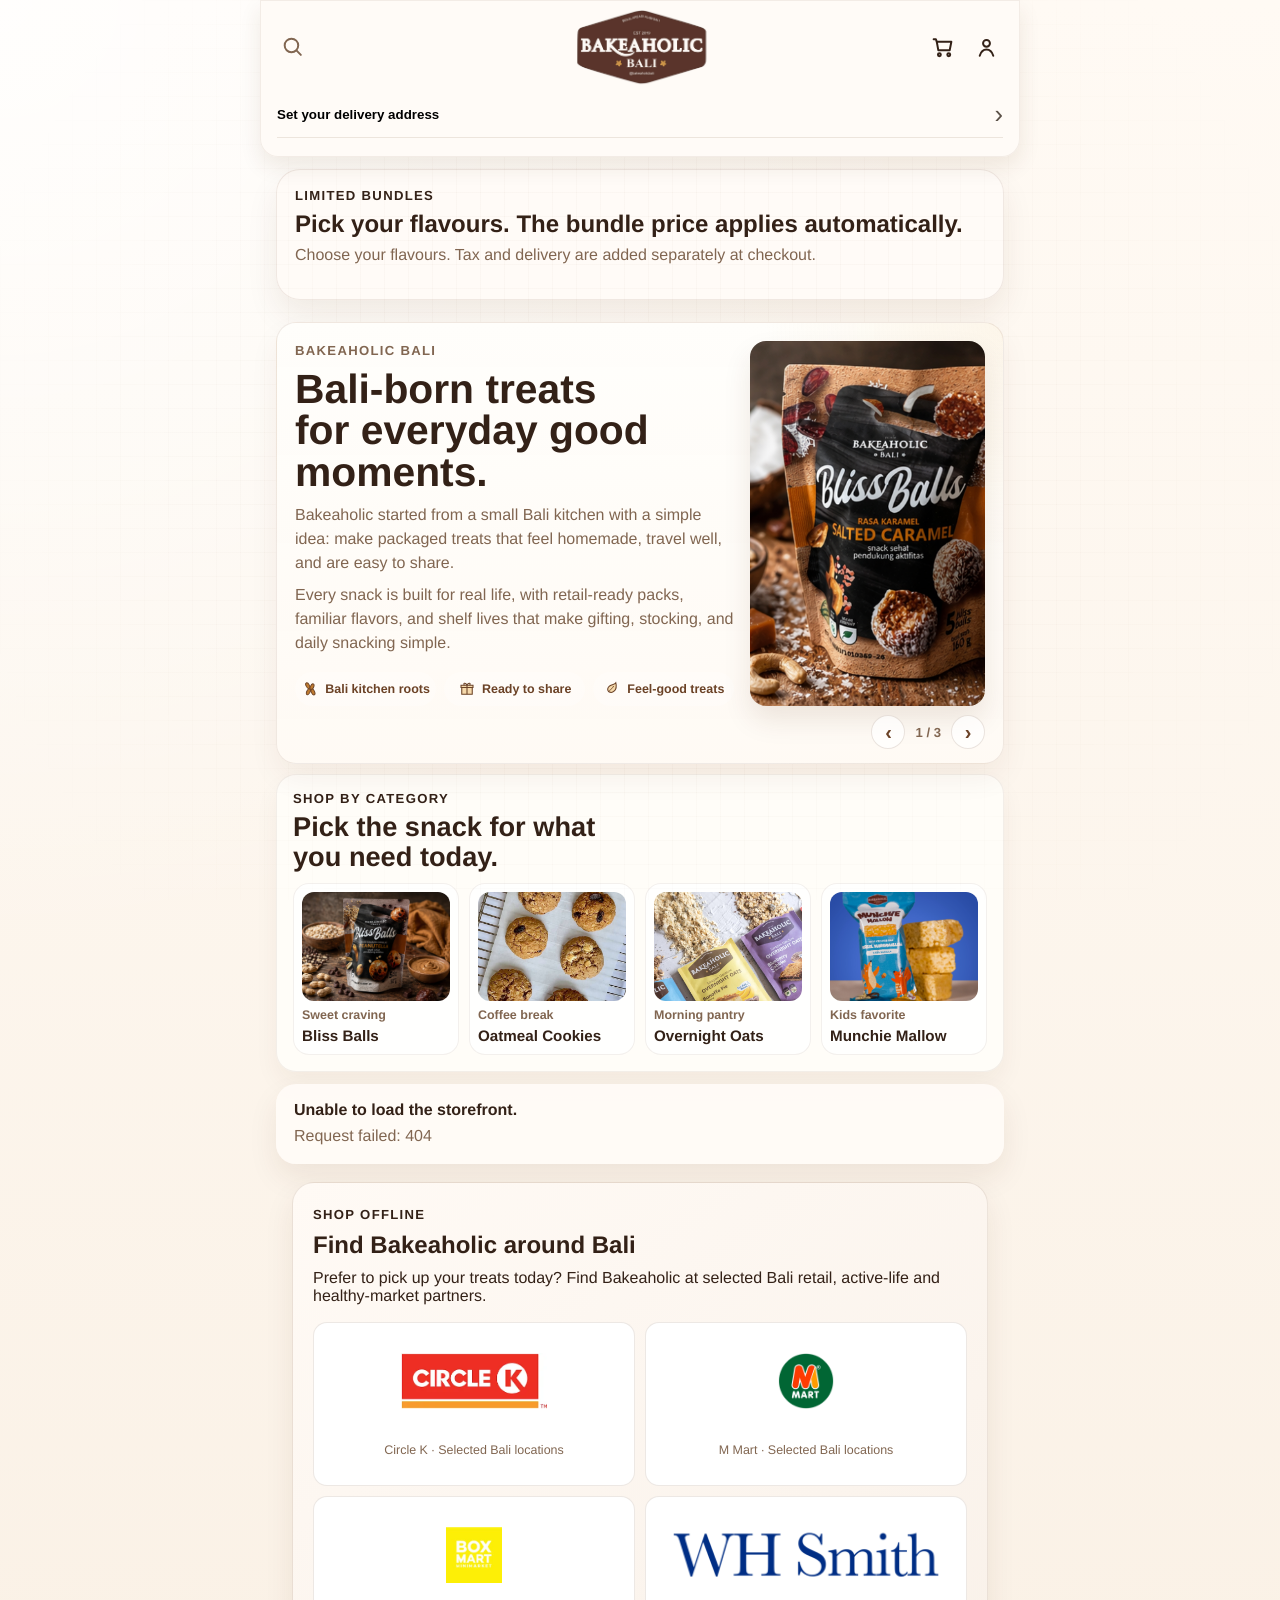
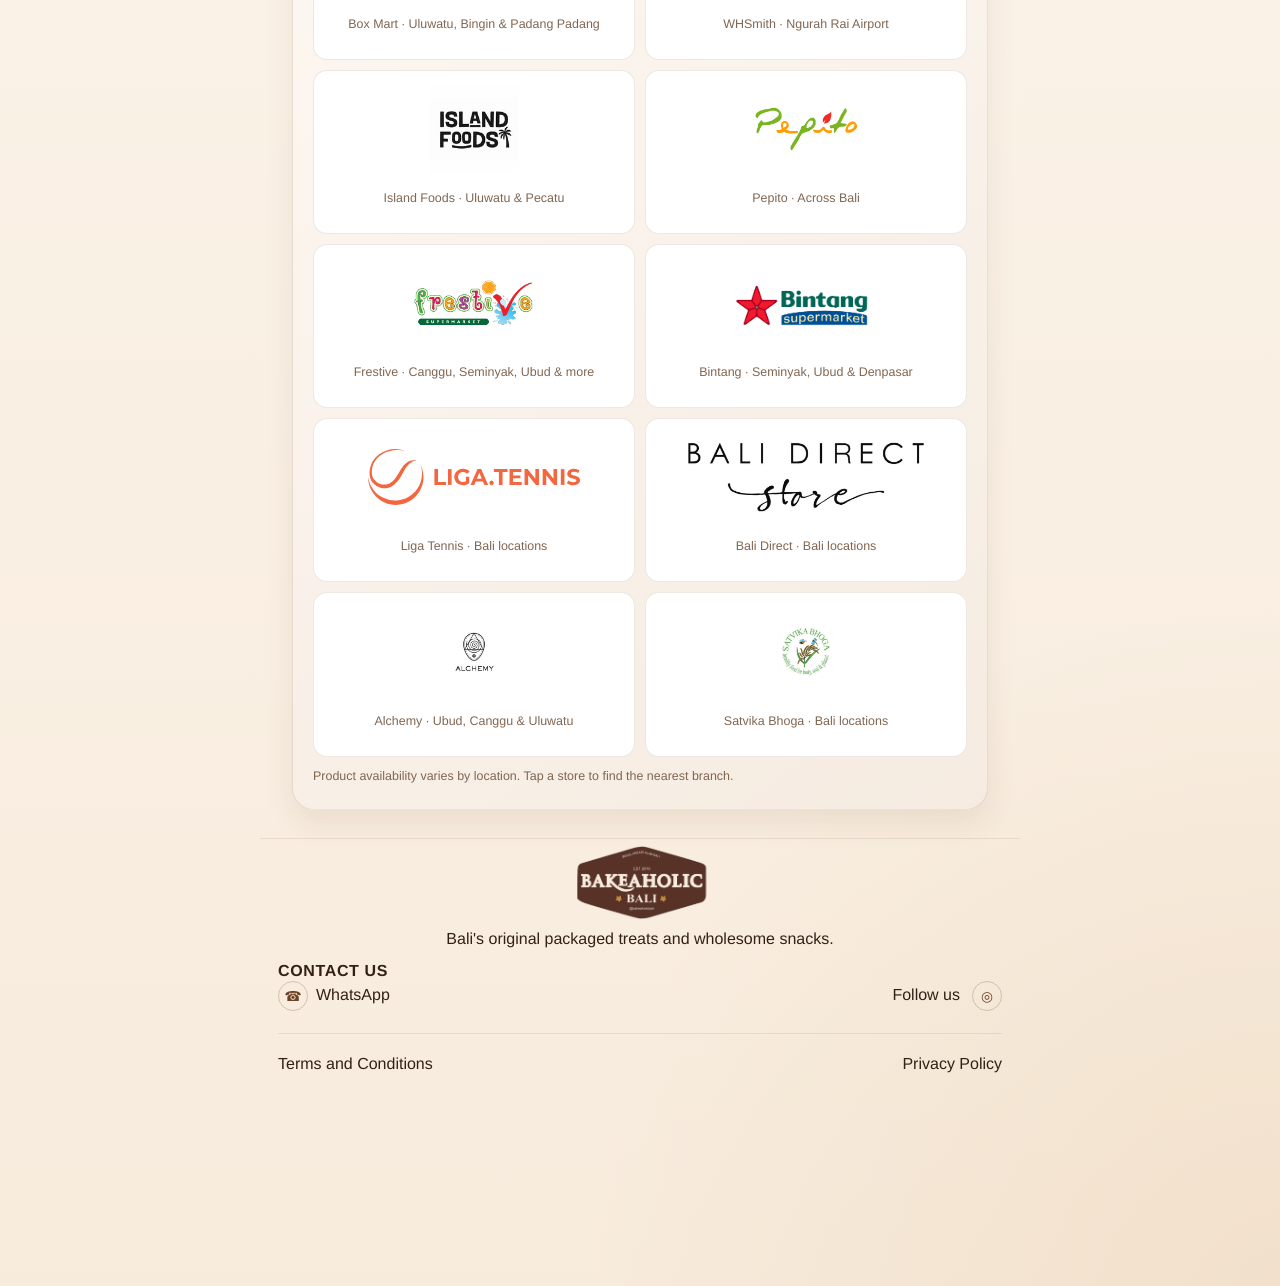
==== commit 258cd45e: "Prepare September cookie mix-and-match test" ====
--- a/index.html
+++ b/index.html
@@ -12,7 +12,7 @@
       integrity="sha256-p4NxAoJBhIIN+hmNHrzRCf9tD/miZyoHS5obTRR9BMY="
       crossorigin=""
     />
-    <link rel="stylesheet" href="/styles.css?v=20260901-bundle-carousel" />
+    <link rel="stylesheet" href="/styles.css?v=20260903-product-details-layout-v2" />
   </head>
   <body>
     <div class="mobile-shell">
@@ -111,7 +111,7 @@
           <div class="limited-bundles-head">
             <p class="feature-kicker">Limited Bundles</p>
             <h2 id="limitedBundlesTitle">Pick your flavours. The bundle price applies automatically.</h2>
-            <p>Choose any 4 Bliss Balls packs for Rp250K or any 12 cookies for Rp200K. Tax and delivery are added separately at checkout. Ends 5 September.</p>
+            <p>Choose your flavours. Tax and delivery are added separately at checkout.</p>
           </div>
           <div class="limited-bundles-grid" id="limitedBundlesGrid" aria-label="Limited bundle offers"></div>
           <div class="limited-bundle-carousel-controls" id="limitedBundleCarouselControls" aria-label="Limited bundle carousel controls">
@@ -449,6 +449,6 @@
     ></script>
     <script src="/location-picker.js?v=20260618-address-fallback"></script>
     <script src="/meta-pixel.js?v=20260902-stable-view-content"></script>
-    <script src="/app.js?v=20260902-stockists-cart-expiry-pixel"></script>
+    <script src="/app.js?v=20260903-cookie-test"></script>
   </body>
 </html>
--- a/styles.css
+++ b/styles.css
@@ -4880,6 +4880,32 @@
   width: fit-content;
 }
 
+.product-details-trigger {
+  display: block;
+  width: 88px;
+  height: 88px;
+  min-width: 88px;
+  min-height: 88px;
+  max-width: 88px;
+  max-height: 88px;
+  align-self: start;
+  appearance: none;
+  border: 0;
+  padding: 0;
+  background: transparent;
+  color: inherit;
+  cursor: pointer;
+  line-height: 0;
+  overflow: hidden;
+  border-radius: 12px;
+}
+
+.product-details-trigger:focus-visible {
+  outline: 2px solid var(--accent);
+  outline-offset: 3px;
+  border-radius: 14px;
+}
+
 .item-quantity-badge {
   position: absolute;
   right: -8px;
@@ -4928,15 +4954,12 @@
 }
 
 .product-card {
-  cursor: pointer;
   transition: border-color 0.18s ease, box-shadow 0.18s ease, transform 0.18s ease;
 }
 
-.product-card:hover,
-.product-card:focus-visible {
+.product-card:hover {
   border-color: rgba(107, 66, 38, 0.24);
   box-shadow: 0 12px 28px rgba(55, 34, 22, 0.08);
-  outline: none;
   transform: translateY(-1px);
 }
 
@@ -7312,7 +7335,10 @@
     justify-self: start;
   }
 
-  .product-card,
+  .product-card {
+    grid-template-columns: 88px minmax(0, 1fr) auto;
+  }
+
   .cart-line-card,
   .upsell-card {
     grid-template-columns: 72px 1fr auto;
@@ -7359,6 +7385,11 @@
   .upsell-thumb {
     width: 72px;
     height: 72px;
+  }
+
+  .product-details-trigger .product-thumb {
+    width: 88px;
+    height: 88px;
   }
 
   .checkout-upsell-card .upsell-thumb {
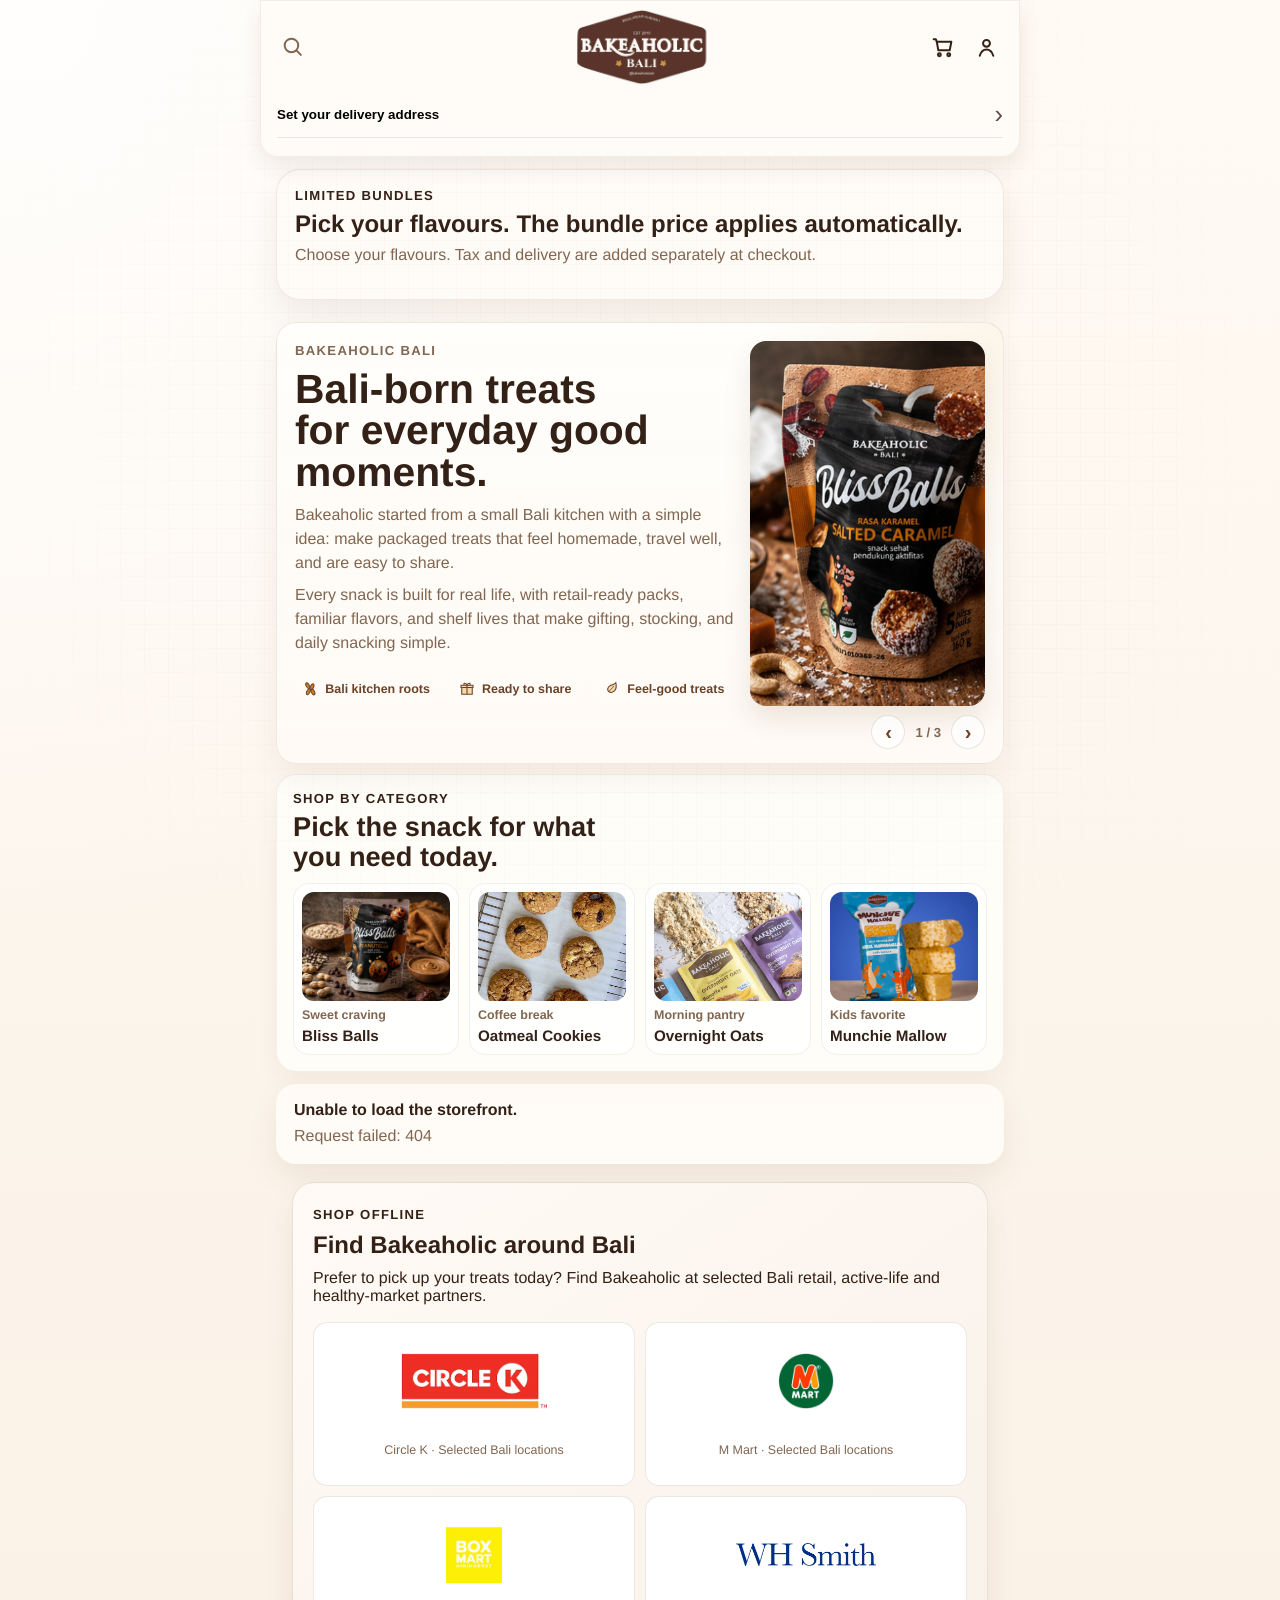
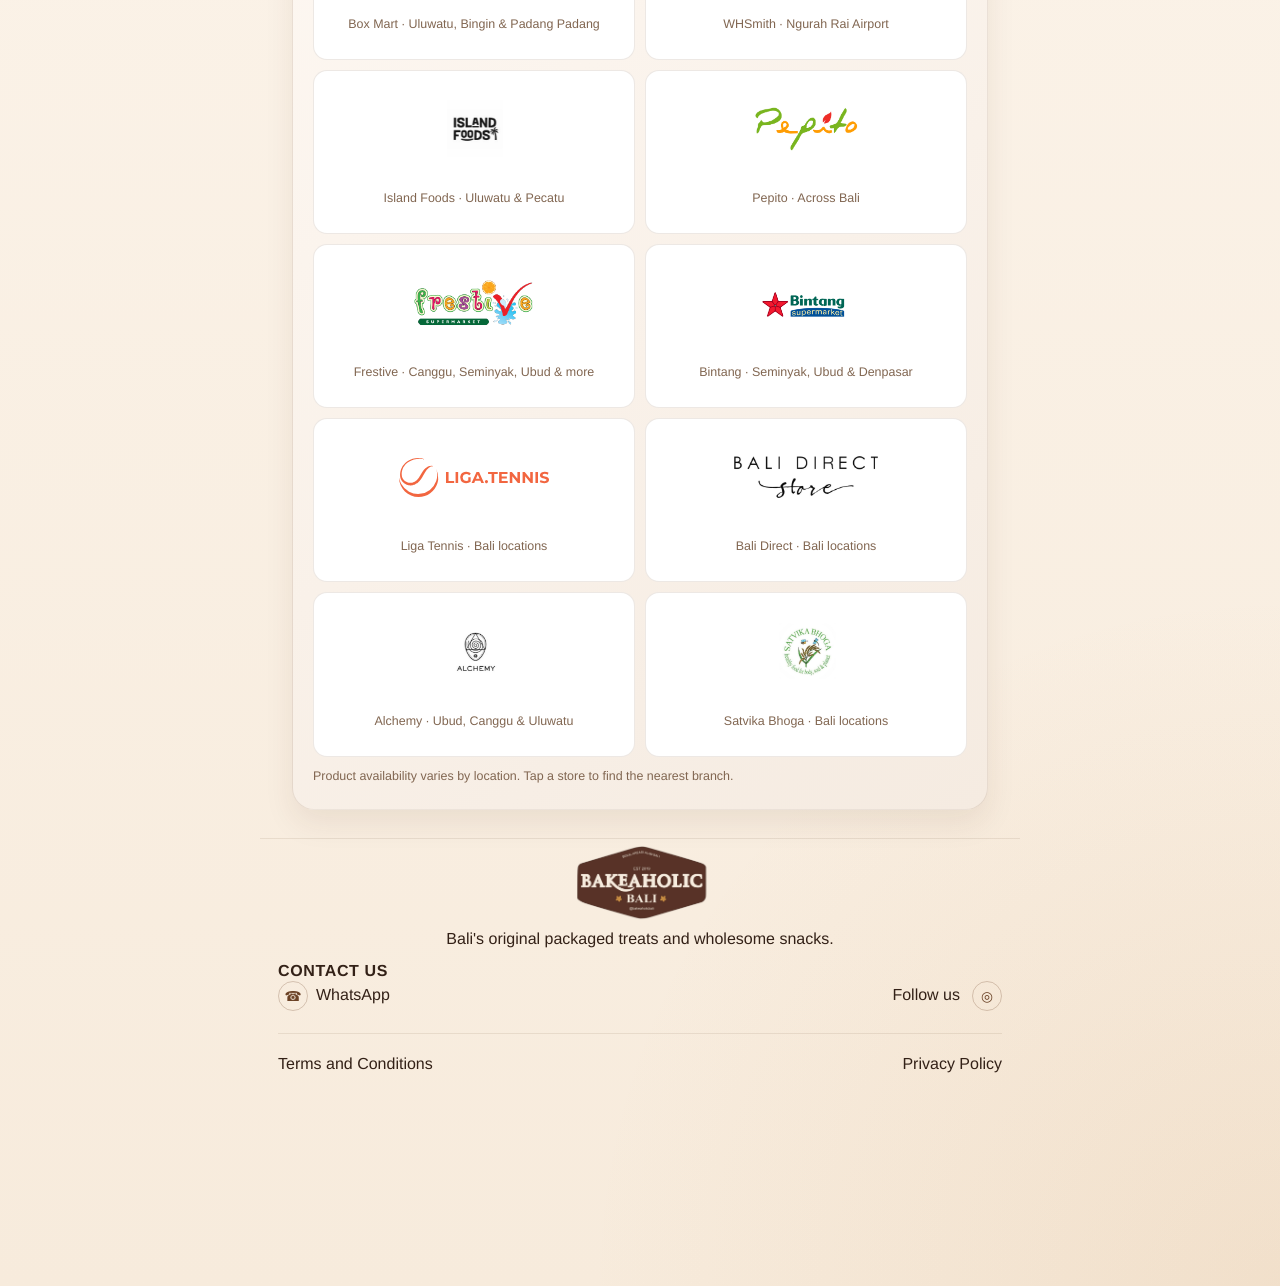
==== commit 2430860a: "reconcile storefront live contract on current main" ====
--- a/index.html
+++ b/index.html
@@ -223,15 +223,15 @@
             <a href="https://www.google.com/maps/search/Circle+K+Bali" target="_blank" rel="noreferrer"><img class="offline-stockist-logo" src="/assets/stockists/circle-k-bali-google.png" alt="Circle K Bali" /><span>Circle K · Selected Bali locations</span></a>
             <a href="https://www.google.com/maps/search/MMart+Bali" target="_blank" rel="noreferrer"><img class="offline-stockist-logo is-square" src="/assets/stockists/mmart-official.webp" alt="M Mart" /><span>M Mart · Selected Bali locations</span></a>
             <a href="https://www.google.com/maps/search/Box+Mart+Bali" target="_blank" rel="noreferrer"><img class="offline-stockist-logo is-square" src="/assets/stockists/box-mart-official.jpg" alt="Box Mart" /><span>Box Mart · Uluwatu, Bingin &amp; Padang Padang</span></a>
-            <a href="https://www.google.com/maps/search/WHSmith+Bali+Airport" target="_blank" rel="noreferrer"><img class="offline-stockist-logo offline-stockist-logo--large offline-stockist-logo--tight" src="/assets/stockists/whsmith-clean.png" alt="WHSmith" /><span>WHSmith · Ngurah Rai Airport</span></a>
-            <a href="https://www.google.com/maps/search/Island+Food+Uluwatu" target="_blank" rel="noreferrer"><img class="offline-stockist-logo offline-stockist-logo--large" src="/assets/stockists/island-food-official.jpg" alt="Island Foods" /><span>Island Foods · Uluwatu &amp; Pecatu</span></a>
+            <a href="https://www.google.com/maps/search/WHSmith+Bali+Airport" target="_blank" rel="noreferrer"><img class="offline-stockist-logo offline-stockist-logo--wordmark" src="/assets/stockists/whsmith-optical.png" alt="WHSmith" /><span>WHSmith · Ngurah Rai Airport</span></a>
+            <a href="https://www.google.com/maps/search/Island+Food+Uluwatu" target="_blank" rel="noreferrer"><img class="offline-stockist-logo offline-stockist-logo--wordmark offline-stockist-logo--optical-island" src="/assets/stockists/island-food-official.jpg" alt="Island Foods" /><span>Island Foods · Uluwatu &amp; Pecatu</span></a>
             <a href="https://www.google.com/maps/search/Pepito+Supermarket+Bali" target="_blank" rel="noreferrer"><img class="offline-stockist-logo" src="/assets/stockists/pepito-official.png" alt="Pepito Supermarket" /><span>Pepito · Across Bali</span></a>
             <a href="https://www.google.com/maps/search/Frestive+Supermarket+Bali" target="_blank" rel="noreferrer"><img class="offline-stockist-logo" src="/assets/stockists/frestive-official.png" alt="Frestive Supermarket" /><span>Frestive · Canggu, Seminyak, Ubud &amp; more</span></a>
-            <a href="https://www.google.com/maps/search/Bintang+Supermarket+Bali" target="_blank" rel="noreferrer"><img class="offline-stockist-logo offline-stockist-logo--large" src="/assets/stockists/bintang-tight-logo.png" alt="Bintang Supermarket" /><span>Bintang · Seminyak, Ubud &amp; Denpasar</span></a>
-            <a href="https://www.google.com/maps/search/Liga+Tennis+Bali" target="_blank" rel="noreferrer"><img class="offline-stockist-logo" src="/assets/stockists/liga-tennis-official.svg" alt="Liga Tennis" /><span>Liga Tennis · Bali locations</span></a>
-            <a href="https://www.google.com/maps/search/Bali+Direct+Bali" target="_blank" rel="noreferrer"><img class="offline-stockist-logo offline-stockist-logo--large offline-stockist-logo--tight" src="/assets/stockists/bali-direct-tight-logo.jpg" alt="Bali Direct" /><span>Bali Direct · Bali locations</span></a>
-            <a href="https://www.google.com/maps/search/Alchemy+Bali" target="_blank" rel="noreferrer"><img class="offline-stockist-logo" src="/assets/stockists/alchemy-google.png" alt="Alchemy Bali" /><span>Alchemy · Ubud, Canggu &amp; Uluwatu</span></a>
-            <a href="https://www.google.com/maps/search/Satvika+Bhoga+Bali" target="_blank" rel="noreferrer"><img class="offline-stockist-logo" src="/assets/stockists/satvika-bhoga-google.jpg?v=2" alt="Satvika Bhoga" /><span>Satvika Bhoga · Bali locations</span></a>
+            <a href="https://www.google.com/maps/search/Bintang+Supermarket+Bali" target="_blank" rel="noreferrer"><img class="offline-stockist-logo offline-stockist-logo--wordmark" src="/assets/stockists/bintang-tight-logo.png" alt="Bintang Supermarket" /><span>Bintang · Seminyak, Ubud &amp; Denpasar</span></a>
+            <a href="https://www.google.com/maps/search/Liga+Tennis+Bali" target="_blank" rel="noreferrer"><img class="offline-stockist-logo offline-stockist-logo--wordmark" src="/assets/stockists/liga-tennis-official.svg" alt="Liga Tennis" /><span>Liga Tennis · Bali locations</span></a>
+            <a href="https://www.google.com/maps/search/Bali+Direct+Bali" target="_blank" rel="noreferrer"><img class="offline-stockist-logo offline-stockist-logo--wordmark" src="/assets/stockists/bali-direct-optical.png" alt="Bali Direct" /><span>Bali Direct · Bali locations</span></a>
+            <a href="https://www.google.com/maps/search/Alchemy+Bali" target="_blank" rel="noreferrer"><img class="offline-stockist-logo offline-stockist-logo--optical-large" src="/assets/stockists/alchemy-google.png" alt="Alchemy Bali" /><span>Alchemy · Ubud, Canggu &amp; Uluwatu</span></a>
+            <a href="https://www.google.com/maps/search/Satvika+Bhoga+Bali" target="_blank" rel="noreferrer"><img class="offline-stockist-logo offline-stockist-logo--optical-large" src="/assets/stockists/satvika-bhoga-google.jpg?v=2" alt="Satvika Bhoga" /><span>Satvika Bhoga · Bali locations</span></a>
           </div>
           <small>Product availability varies by location. Tap a store to find the nearest branch.</small>
         </section>
@@ -449,6 +449,6 @@
     ></script>
     <script src="/location-picker.js?v=20260618-address-fallback"></script>
     <script src="/meta-pixel.js?v=20260902-stable-view-content"></script>
-    <script src="/app.js?v=20260903-cookie-test"></script>
+    <script src="/app.js?v=20260907-bliss-cookie-overlap-reconciled"></script>
   </body>
 </html>
--- a/styles.css
+++ b/styles.css
@@ -3002,7 +3002,7 @@
 
 .offline-stockist-logo {
   display: block;
-  width: 100%;
+  width: min(100%, 150px);
   height: 56px;
   object-fit: contain;
   object-position: center;
@@ -3010,16 +3010,27 @@
 }
 
 .offline-stockist-logo.is-square {
-  width: 100%;
-  max-width: none;
-}
-
-.offline-stockist-logo--large {
-  height: 90px;
-}
-
-.offline-stockist-logo--tight {
-  object-fit: cover;
+  width: min(100%, 150px);
+  max-width: 150px;
+}
+
+.offline-stockist-logo--wordmark {
+  width: min(100%, 150px);
+  height: 56px;
+}
+
+.offline-stockist-logo--optical-large {
+  width: 75px;
+  height: 28px;
+  transform: scale(2);
+  transform-origin: center;
+}
+
+.offline-stockist-logo--optical-island {
+  width: 88px;
+  height: 33px;
+  transform: scale(1.7);
+  transform-origin: center;
 }
 
 .offline-stockist-grid a:hover {
@@ -3032,6 +3043,16 @@
   font-size: 0.78rem;
   line-height: 1.35;
   text-align: center;
+}
+
+@media (max-width: 620px) {
+  .offline-stockist-logo--optical-large {
+    transform: scale(1.3);
+  }
+
+  .offline-stockist-logo--optical-island {
+    transform: scale(1.1);
+  }
 }
 .cart-site-footer {
   margin-top: 0;
